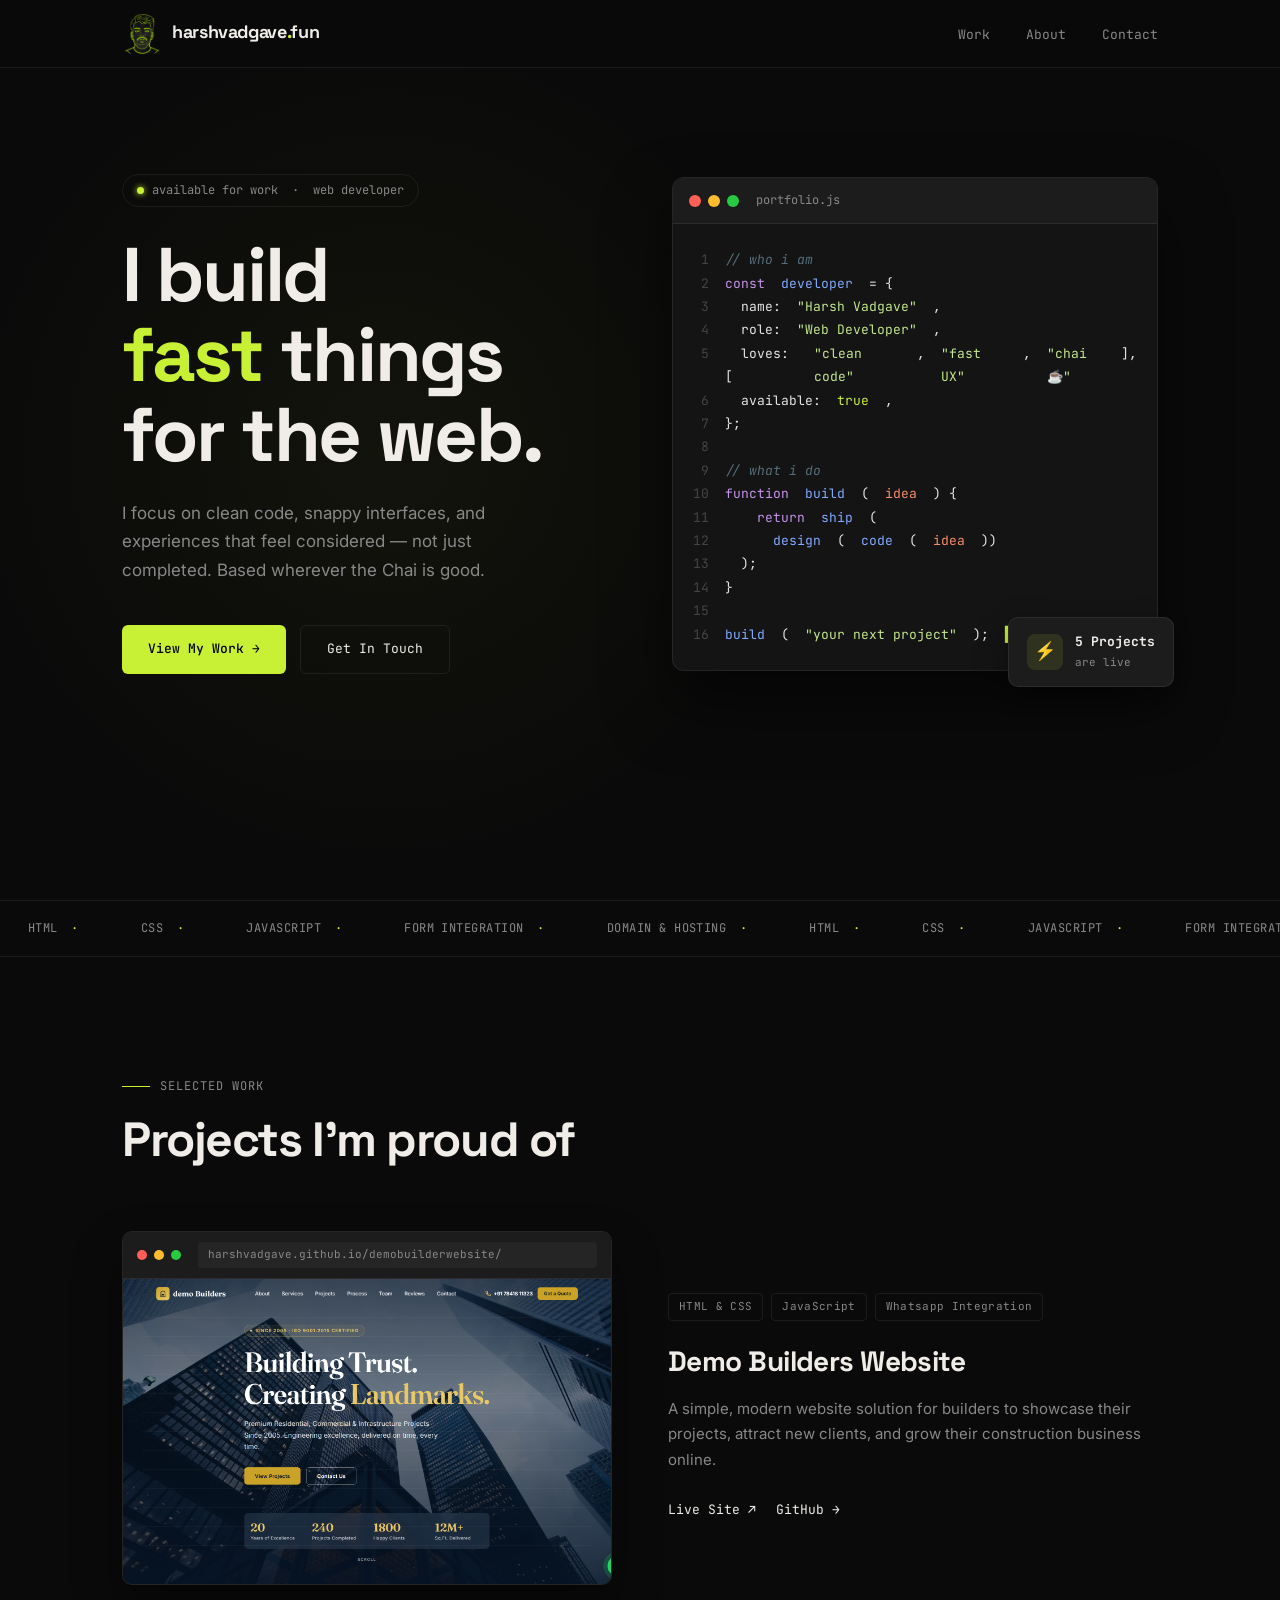
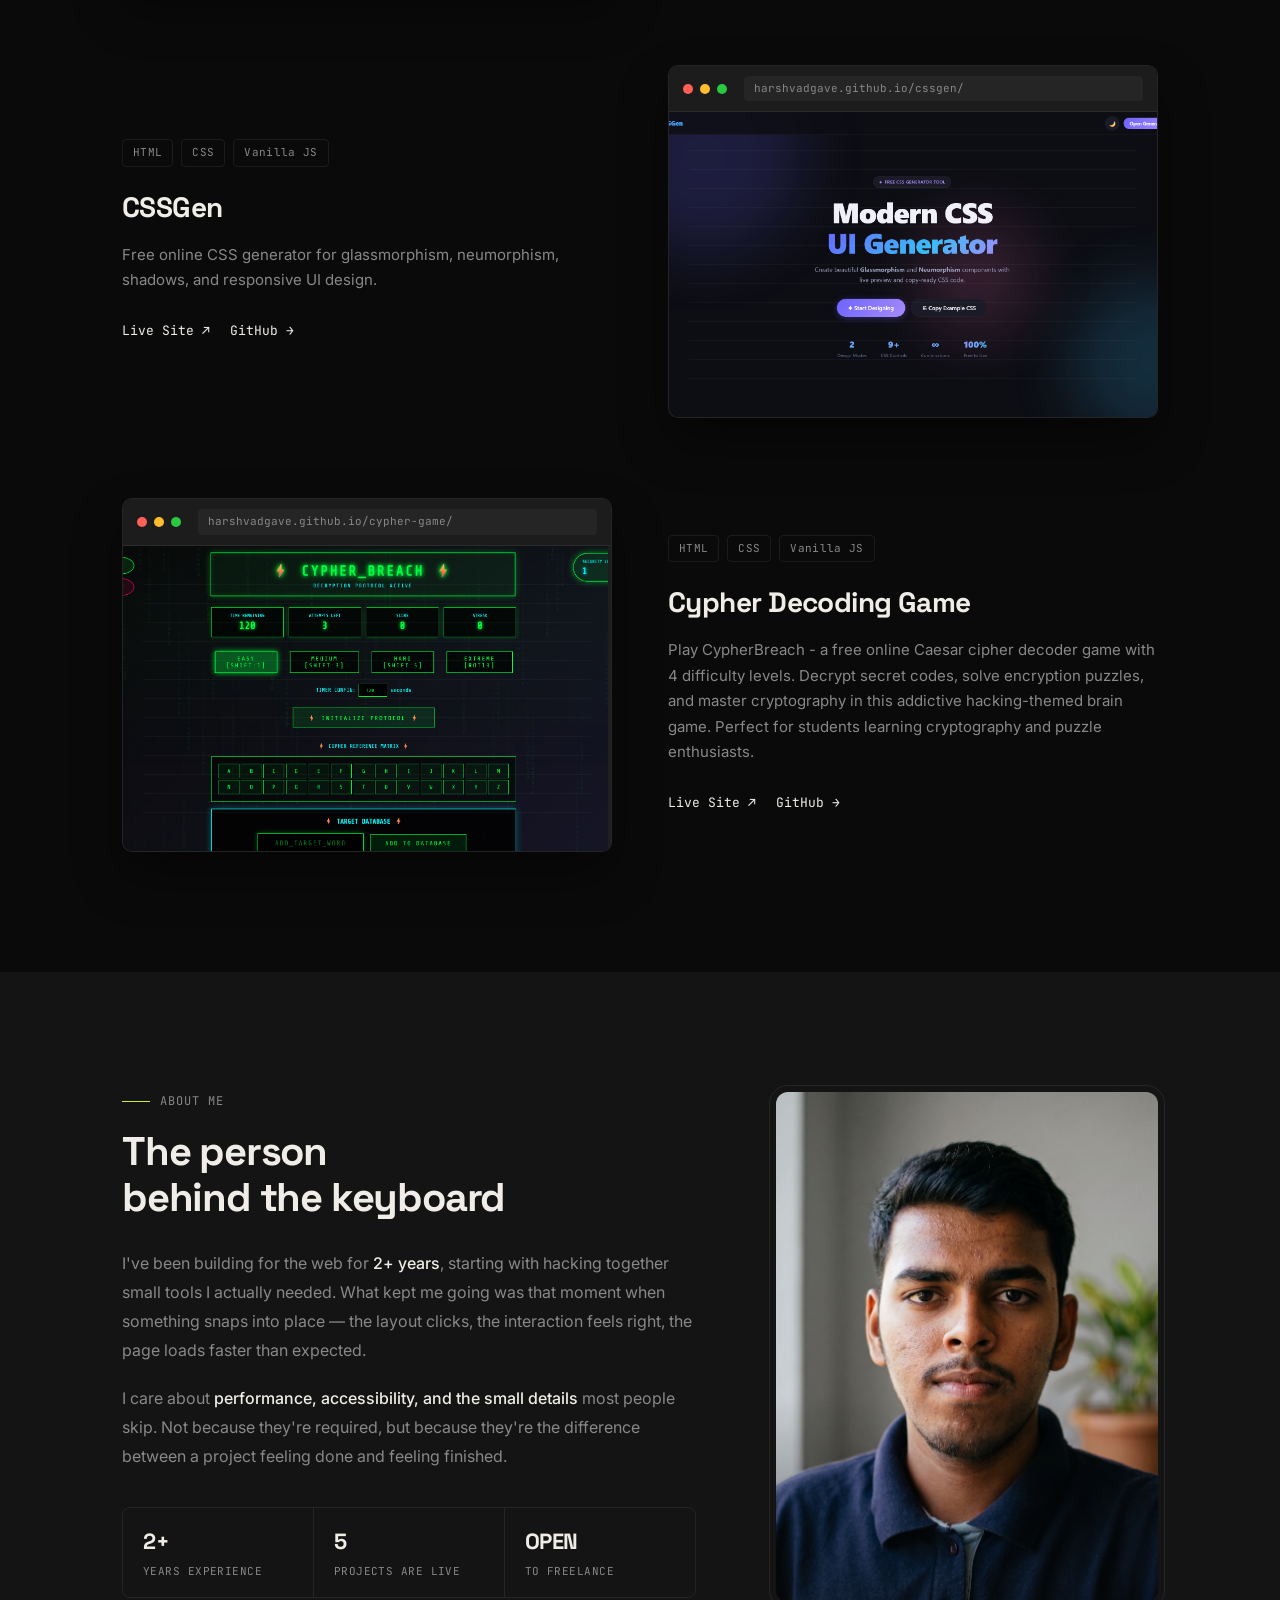
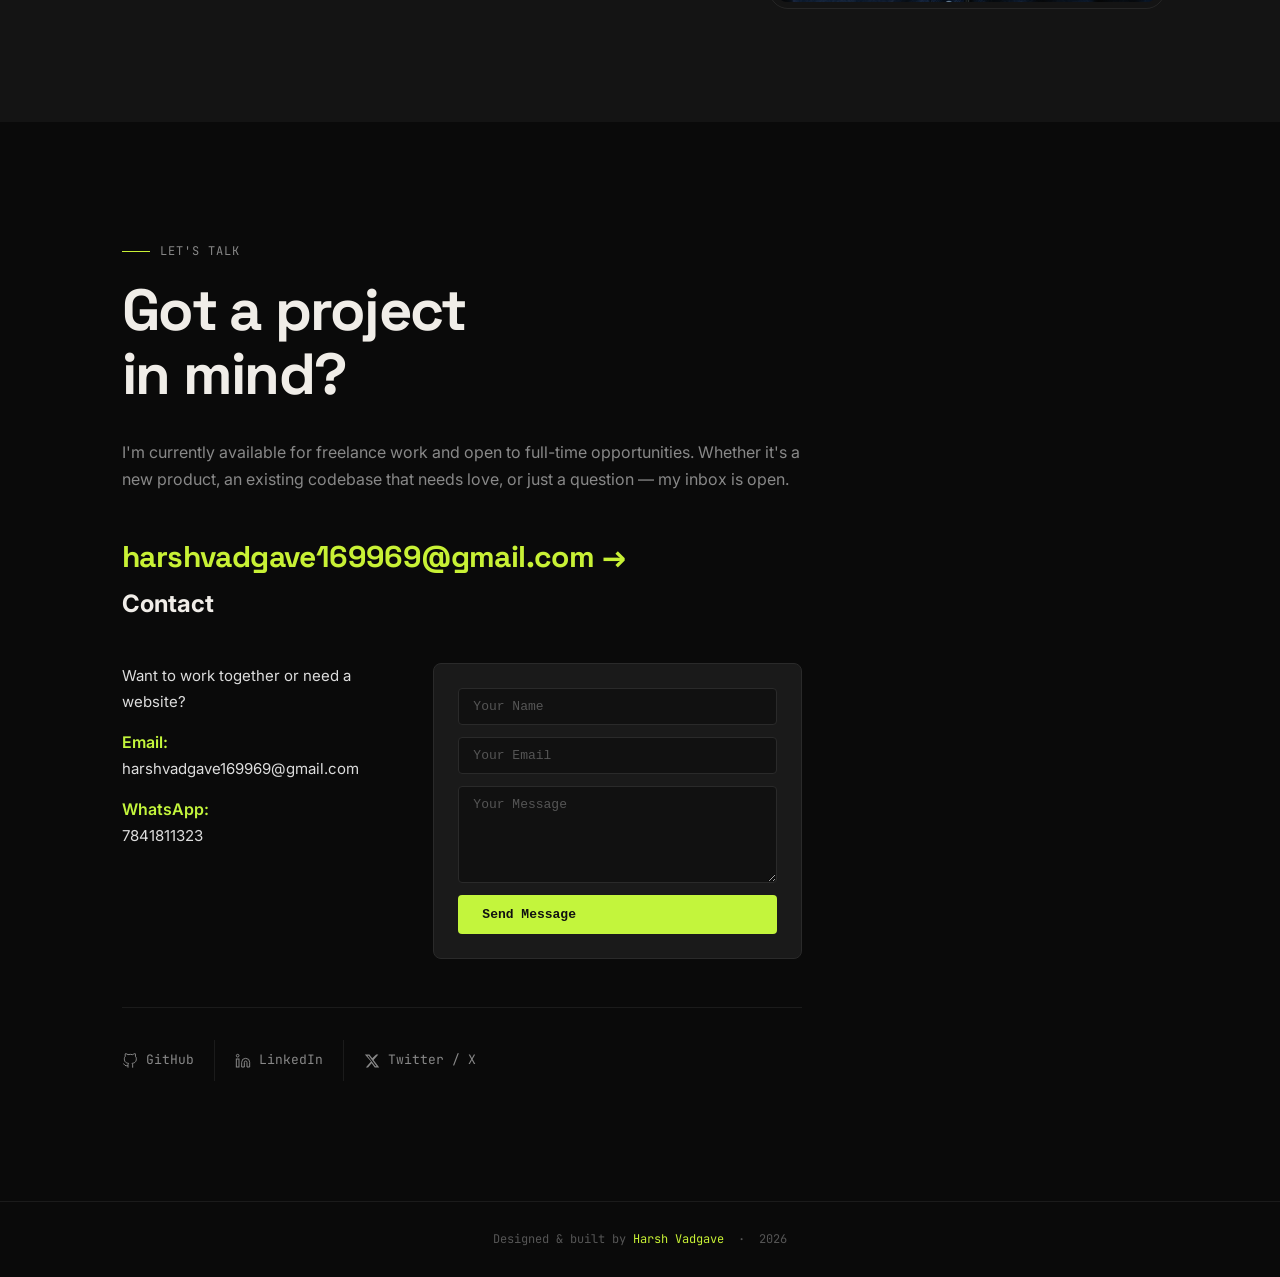
==== index.html @ 6be26f68 "separated the code files" ====
<!DOCTYPE html>
<html lang="en">
<head>
  <meta charset="UTF-8" />
  <meta name="viewport" content="width=device-width, initial-scale=1.0" />
  <title>Harsh Vadgave — Web Developer</title>

  <meta name="viewport" content="width=device-width, initial-scale=1.0"> 
  <meta name="description" content="Harsh Vadgave – Frontend developer portfolio showcasing responsive websites, projects, and contact form built using HTML, CSS, and JavaScript.">
  <meta name="keywords" content="Harsh Vadgave, frontend developer, portfolio, HTML CSS JavaScript, web developer">
  <meta name="google-site-verification" content="FonUvCHA_Q2y08HlwY9KdrZRwSpHVlFm3bktwMlGCTk" />
  <meta name="author" content="Harsh Vadgave">
  
  <link rel="icon" type="image/png" href="images/logo.png" />
  <link rel="preconnect" href="https://fonts.googleapis.com" />
  <link rel="preconnect" href="https://fonts.gstatic.com" crossorigin />
  <link href="https://fonts.googleapis.com/css2?family=Space+Grotesk:wght@400;500;700&family=Inter:wght@400;500&family=JetBrains+Mono:wght@400;500&display=swap" rel="stylesheet" />

  <link rel="stylesheet" href="style.css">
</head>
<body>

  <!-- ─── NAV ─────────────────────────────────────────────── -->
  <nav>
    <div class="nav-inner">
    
      <a href="#hero" class="nav-logo"><img src="images/logo.png" alt="Logo" class="nav-logo-img">harshvadgave<span>.</span>fun</a>
      <ul class="nav-links">
        <li><a href="#work">Work</a></li>
        <li><a href="#about">About</a></li>
        <li><a href="#contact">Contact</a></li>
      </ul>
    </div>
  </nav>

  <!-- ─── HERO ─────────────────────────────────────────────── -->
  <section id="hero">
    <div class="hero-inner">
      <div class="hero-text">
        <div class="hero-status">
          <span class="dot"></span>
          available for work &nbsp;·&nbsp; web developer
        </div>

        <h1 class="hero-h1">
          I build<br>
          <span class="accent">fast</span> things<br>
          for the web.
        </h1>

        <p class="hero-body">
          I focus on clean code, snappy interfaces, and experiences that feel
          considered — not just completed. Based wherever the Chai is good.
        </p>

        <div class="hero-btns">
          <a href="#work" class="btn btn-primary">View My Work →</a>
          <a href="#contact" class="btn btn-ghost">Get In Touch</a>
        </div>
      </div>

      <!-- Code window — replace with a VS Code screenshot if you like -->
      <div class="hero-visual">
        <div class="code-window">
          <div class="code-chrome">
            <span class="dot dot-red"></span>
            <span class="dot dot-yellow"></span>
            <span class="dot dot-green"></span>
            <span class="file-name">portfolio.js</span>
          </div>
          <div class="code-body">
            <div class="code-line"><span class="ln">1</span><span class="cm">// who i am</span></div>
            <div class="code-line"><span class="ln">2</span><span class="kw">const </span><span class="fn">developer</span><span class="tx"> = {</span></div>
            <div class="code-line"><span class="ln">3</span><span class="tx">&nbsp;&nbsp;name: </span><span class="str">"Harsh Vadgave"</span><span class="tx">,</span></div>
            <div class="code-line"><span class="ln">4</span><span class="tx">&nbsp;&nbsp;role: </span><span class="str">"Web Developer"</span><span class="tx">,</span></div>
            <div class="code-line"><span class="ln">5</span><span class="tx">&nbsp;&nbsp;loves: [</span><span class="str">"clean code"</span><span class="tx">,</span><span class="str">"fast UX"</span><span class="tx">,</span><span class="str">"chai☕"</span><span class="tx">],</span></div>
            <div class="code-line"><span class="ln">6</span><span class="tx">&nbsp;&nbsp;available: </span><span class="acc">true</span><span class="tx">,</span></div>
            <div class="code-line"><span class="ln">7</span><span class="tx">};</span></div>
            <div class="code-line"><span class="ln">8</span></div>
            <div class="code-line"><span class="ln">9</span><span class="cm">// what i do</span></div>
            <div class="code-line"><span class="ln">10</span><span class="kw">function </span><span class="fn">build</span><span class="tx">(</span><span class="pm">idea</span><span class="tx">) {</span></div>
            <div class="code-line"><span class="ln">11</span><span class="tx">&nbsp;&nbsp;</span><span class="kw">return </span><span class="fn">ship</span><span class="tx">(</span></div>
            <div class="code-line"><span class="ln">12</span><span class="tx">&nbsp;&nbsp;&nbsp;&nbsp;</span><span class="fn">design</span><span class="tx">(</span><span class="fn">code</span><span class="tx">(</span><span class="pm">idea</span><span class="tx">))</span></div>
            <div class="code-line"><span class="ln">13</span><span class="tx">&nbsp;&nbsp;);</span></div>
            <div class="code-line"><span class="ln">14</span><span class="tx">}</span></div>
            <div class="code-line"><span class="ln">15</span></div>
            <div class="code-line"><span class="ln">16</span><span class="fn">build</span><span class="tx">(</span><span class="str">"your next project"</span><span class="tx">); </span><span class="acc">▌</span></div>
          </div>
        </div>

        <div class="hero-badge">
          <div class="badge-icon">⚡</div>
          <div class="badge-text">
            <strong>5 Projects</strong>
            <span>are live</span>
          </div>
        </div>
      </div>
    </div>
  </section>

  <!-- ─── MARQUEE ──────────────────────────────────────────── -->
  <div class="marquee-section">
    <div class="marquee-track" aria-hidden="true">
      <!-- duplicated for seamless loop -->
      <span class="marquee-item">HTML <span>·</span></span>
      <span class="marquee-item">CSS <span>·</span></span>
      <span class="marquee-item">JavaScript <span>·</span></span>
      <span class="marquee-item">Form Integration <span>·</span></span>
      <span class="marquee-item">Domain & Hosting <span>·</span></span>
      <!-- <span class="marquee-item">React <span>·</span></span> -->
      <!-- <span class="marquee-item">Node.js <span>·</span></span> -->
      <!-- <span class="marquee-item">TypeScript <span>·</span></span> -->
      <!-- <span class="marquee-item">REST APIs <span>·</span></span> -->
      <!-- <span class="marquee-item">Git <span>·</span></span> -->
      <!-- <span class="marquee-item">Figma <span>·</span></span> -->
      <!-- <span class="marquee-item">MongoDB <span>·</span></span> -->
      <!-- <span class="marquee-item">Tailwind CSS <span>·</span></span> -->
      <!-- <span class="marquee-item">Next.js <span>·</span></span> -->
      <span class="marquee-item">HTML <span>·</span></span>
      <span class="marquee-item">CSS <span>·</span></span>
      <span class="marquee-item">JavaScript <span>·</span></span>
      <span class="marquee-item">Form Integration <span>·</span></span>
      <span class="marquee-item">Domain & Hosting <span>·</span></span>
      <!-- <span class="marquee-item">React <span>·</span></span>
      <span class="marquee-item">Node.js <span>·</span></span>
      <span class="marquee-item">TypeScript <span>·</span></span>
      <span class="marquee-item">REST APIs <span>·</span></span>
      <span class="marquee-item">Git <span>·</span></span>
      <span class="marquee-item">Figma <span>·</span></span>
      <span class="marquee-item">MongoDB <span>·</span></span>
      <span class="marquee-item">Tailwind CSS <span>·</span></span>
      <span class="marquee-item">Next.js <span>·</span></span> -->
       <span class="marquee-item">HTML <span>·</span></span>
      <span class="marquee-item">CSS <span>·</span></span>
      <span class="marquee-item">JavaScript <span>·</span></span>
      <span class="marquee-item">Form Integration <span>·</span></span>
      <span class="marquee-item">Domain & Hosting <span>·</span></span>
    </div>
  </div>

  <!-- ─── WORK ──────────────────────────────────────────────── -->
  <section id="work">
    <div class="container">
      <div class="section-header reveal">
        <div class="eyebrow">selected work</div>
        <h2>Projects I'm proud of</h2>
      </div>

      <div class="project-list">

        <!-- Project 1 -->
        <div class="project-card reveal">
          <div class="project-visual">
            <div class="browser-mock">
              <div class="browser-bar">
                <span class="dot dot-red"></span>
                <span class="dot dot-yellow"></span>
                <span class="dot dot-green"></span>
                <span class="browser-url">harshvadgave.github.io/demobuilderwebsite/</span>
              </div>
              <!-- REPLACE: add <img src="your-screenshot.png" alt="DevFlow"> inside .project-img -->
              <div class="project-img">
                <img src="images/demobuilders.png" alt="DevFlow">
              </div>
            </div>
          </div>
          <div class="project-info">
            <div class="project-tags">
                <span class="tag">HTML & CSS</span>
              <span class="tag">JavaScript</span>
              <span class="tag">Whatsapp Integration</span>
            </div>
            <h3>Demo Builders Website</h3>
            <p class="project-desc">
              A simple, modern website solution for builders to showcase their projects, attract new clients, and grow their construction business online.
            </p>
            <div class="project-links">
              <a href="https://harshvadgave.github.io/demobuilderwebsite/pages/" class="project-link">Live Site ↗</a>
              <a href="https://github.com/HarshVadgave/demobuilderwebsite" class="project-link">GitHub →</a>
            </div>
          </div>
        </div>

        <!-- Project 2 -->
        <div class="project-card reveal">
          <div class="project-visual">
            <div class="browser-mock">
              <div class="browser-bar">
                <span class="dot dot-red"></span>
                <span class="dot dot-yellow"></span>
                <span class="dot dot-green"></span>
                <span class="browser-url">harshvadgave.github.io/cssgen/</span>
              </div>
              <div class="project-img">
                <img src="images/cssgen.png" alt="CssGen website">
              </div>
            </div>
          </div>
          <div class="project-info">
            <div class="project-tags">
              <span class="tag">HTML</span>
              <span class="tag">CSS</span>
              <span class="tag">Vanilla JS</span>
            </div>
            <h3>CSSGen</h3>
            <p class="project-desc">
             Free online CSS generator for glassmorphism, neumorphism, shadows, and responsive UI design.
            </p>
            <div class="project-links">
              <a href="https://harshvadgave.github.io/cssgen/" class="project-link">Live Site ↗</a>
              <a href="https://github.com/HarshVadgave/cssgen" class="project-link">GitHub →</a>
            </div>
          </div>
        </div>

        <!-- Project 3 -->
        <div class="project-card reveal">
          <div class="project-visual">
            <div class="browser-mock">
              <div class="browser-bar">
                <span class="dot dot-red"></span>
                <span class="dot dot-yellow"></span>
                <span class="dot dot-green"></span>
                <span class="browser-url">harshvadgave.github.io/cypher-game/</span>
              </div>
              <div class="project-img">
                <img src="images/cypher.png" alt="Cypher website">`
              </div>
            </div>
          </div>
          <div class="project-info">
            <div class="project-tags">
              <span class="tag">HTML</span>
              <span class="tag">CSS</span>
              <span class="tag">Vanilla JS</span>
            </div>
            <h3>Cypher Decoding Game</h3>
            <p class="project-desc">
              Play CypherBreach - a free online Caesar cipher decoder game with 4 difficulty levels. Decrypt secret codes, solve encryption puzzles, and master cryptography in this addictive hacking-themed brain game. Perfect for students learning cryptography and puzzle enthusiasts.
            </p>
            <div class="project-links">
              <a href="https://harshvadgave.github.io/cypher-game/" class="project-link">Live Site ↗</a>
              <a href="https://github.com/HarshVadgave/cypher-game" class="project-link">GitHub →</a>
            </div>
          </div>
        </div>

      </div>
    </div>
  </section>

  <!-- ─── ABOUT ─────────────────────────────────────────────── -->
  <section id="about">
    <div class="container">
      <div class="about-grid">
        <div class="about-text reveal">
          <div class="eyebrow">about me</div>
          <h2 style="font-family: var(--font-display); font-size: clamp(28px,3.5vw,40px); font-weight:700; letter-spacing:-0.03em; margin-bottom:28px; line-height:1.15;">
            The person<br>behind the keyboard
          </h2>
          <p>
            I've been building for the web for <strong>2+ years</strong>, starting with
            hacking together small tools I actually needed. What kept me going was
            that moment when something snaps into place — the layout clicks,
            the interaction feels right, the page loads faster than expected.
          </p>
          <p>
            I care about <strong>performance, accessibility, and the small details</strong>
            most people skip. Not because they're required, but because
            they're the difference between a project feeling done and feeling
            finished.
          </p>

          <div class="stats-row">
            <div class="stat-pill">
              <strong>2+</strong>
              Years experience
            </div>
            <div class="stat-pill">
              <strong>5</strong>
              Projects are Live
            </div>
            <div class="stat-pill">
              <strong>Open</strong>
              To freelance
            </div>
          </div>
        </div>

        <div class="about-photo-wrap reveal">
          <!-- REPLACE: add <img src="your-photo.jpg" alt="Alex"> inside .about-photo -->
          <div class="about-photo">
            <img src="images/profilePic.jpeg" alt="Harsh Vadgave">
          </div>
        </div>
      </div>
    </div>
  </section>

  <!-- ─── CONTACT ───────────────────────────────────────────── -->
  <section id="contact">
    <div class="container">
      <div class="contact-inner reveal">
        <div class="section-header">
          <div class="eyebrow">let's talk</div>
          <h2>Got a project<br>in mind?</h2>
        </div>
        <p class="contact-body">
          I'm currently available for freelance work and open to full-time
          opportunities. Whether it's a new product, an existing codebase that
          needs love, or just a question — my inbox is open.
        </p>
        <a href="mailto:harshvadgave169969@gmail.com" class="contact-email">
          harshvadgave169969@gmail.com →
        </a>

       
  <h1>Contact</h1>
  <div class="contact-wrapper">
    <div class="contact-info">
      <p>Want to work together or need a website?</p>
       <strong>Email:</strong><a href="mailto:harshvadgave169969@gmail.com"><p> harshvadgave169969@gmail.com</p></a> 
      <strong>WhatsApp:</strong> <a href="https://wa.me/7841811323" target="_blank" class="contact-whatsapp"><p> 7841811323</p></a> 
    </div>

    <form id="contactForm">
      <input type="text" name="name" placeholder="Your Name" required>
      <input type="email" name="email" placeholder="Your Email" required>
      <textarea name="message" rows="5" placeholder="Your Message" required></textarea>
      <button type="submit">Send Message</button>
    </form>
  </div>


        <div class="social-row">
          <a href="https://github.com/HarshVadgave" class="social-link">
            <svg width="16" height="16" fill="none" viewBox="0 0 24 24" stroke="currentColor" stroke-width="1.5"><path d="M9 19c-5 1.5-5-2.5-7-3m14 6v-3.87a3.37 3.37 0 0 0-.94-2.61c3.14-.35 6.44-1.54 6.44-7A5.44 5.44 0 0 0 20 4.77 5.07 5.07 0 0 0 19.91 1S18.73.65 16 2.48a13.38 13.38 0 0 0-7 0C6.27.65 5.09 1 5.09 1A5.07 5.07 0 0 0 5 4.77a5.44 5.44 0 0 0-1.5 3.78c0 5.42 3.3 6.61 6.44 7A3.37 3.37 0 0 0 9 18.13V22"/></svg>
            GitHub
          </a>
          <a href="https://www.linkedin.com/in/harsh-vadgave-79388b2a1/" class="social-link">
            <svg width="16" height="16" fill="none" viewBox="0 0 24 24" stroke="currentColor" stroke-width="1.5"><path d="M16 8a6 6 0 0 1 6 6v7h-4v-7a2 2 0 0 0-2-2 2 2 0 0 0-2 2v7h-4v-7a6 6 0 0 1 6-6z"/><rect x="2" y="9" width="4" height="12"/><circle cx="4" cy="4" r="2"/></svg>
            LinkedIn
          </a>
          <a href="#" class="social-link">
            <svg width="16" height="16" fill="currentColor" viewBox="0 0 24 24"><path d="M18.244 2.25h3.308l-7.227 8.26 8.502 11.24H16.17l-4.714-6.231-5.401 6.231H2.744l7.737-8.835L1.254 2.25H8.08l4.253 5.622zm-1.161 17.52h1.833L7.084 4.126H5.117z"/></svg>
            Twitter / X
          </a>
        </div>
      </div>
    </div>
  </section>

  <!-- ─── FOOTER ────────────────────────────────────────────── -->
  <footer>
    Designed & built by <span>Harsh Vadgave</span> &nbsp;·&nbsp; 2026
  </footer>

  <!-- ─── JS ───────────────────────────────────────────────── -->
  <script src="./script.js"></script>

</body>
</html>
---- style.css ----
/* ─── RESET & BASE ─────────────────────────────────── */
    *, *::before, *::after { box-sizing: border-box; margin: 0; padding: 0; }

    :root {
      --bg: #0A0A0A;
      --surface: #141414;
      --surface2: #1C1C1C;
      --text: #F0EDE8;
      --muted: #888;
      --accent: #C8F135;
      --border: rgba(255,255,255,0.07);
      --font-display: 'Space Grotesk', sans-serif;
      --font-body: 'Inter', sans-serif;
      --font-mono: 'JetBrains Mono', monospace;
      --max-w: 1100px;
      --nav-h: 68px;
    }

    html { scroll-behavior: smooth; }

    body {
      background: var(--bg);
      color: var(--text);
      font-family: var(--font-body);
      font-size: 16px;
      line-height: 1.6;
      overflow-x: hidden;
      -webkit-font-smoothing: antialiased;
    }

    ::selection { background: var(--accent); color: #000; }

    a { color: inherit; text-decoration: none; }

    img { display: block; max-width: 100%; }

    /* ─── SCROLL FADE-IN ────────────────────────────────── */
    .reveal {
      opacity: 0;
      transform: translateY(22px);
      transition: opacity 0.55s ease, transform 0.55s ease;
    }
    .reveal.visible {
      opacity: 1;
      transform: translateY(0);
    }
    @media (prefers-reduced-motion: reduce) {
      .reveal { opacity: 1; transform: none; transition: none; }
    }

    /* ─── NAV ───────────────────────────────────────────── */
    nav {
      position: fixed;
      top: 0; left: 0; right: 0;
      z-index: 100;
      height: var(--nav-h);
      display: flex;
      align-items: center;
      backdrop-filter: blur(14px);
      -webkit-backdrop-filter: blur(14px);
      background: rgba(10,10,10,0.82);
      border-bottom: 1px solid var(--border);
    }
    .nav-logo-img {
      width: 40px;
      height: 40px;
      object-fit: cover;
      border-radius: 10px; /* rounded feel */
      margin-right: 10px;
      display: inline-block;
      vertical-align: middle;
      transition: transform 0.3s ease, opacity 0.3s ease;
    }

    .nav-logo-img:hover {
      transform: scale(1.1);
      opacity: 0.9;
    }
    .nav-inner {
      width: 100%;
      max-width: var(--max-w);
      margin: 0 auto;
      padding: 0 32px;
      display: flex;
      align-items: center;
      justify-content: space-between;
    }

    .nav-logo {
      font-family: var(--font-display);
      font-weight: 700;
      font-size: 18px;
      letter-spacing: -0.02em;
    }
    .nav-logo span { color: var(--accent); }

    .nav-links {
      display: flex;
      gap: 36px;
      list-style: none;
    }

    .nav-links a {
      font-family: var(--font-mono);
      font-size: 13px;
      color: var(--muted);
      transition: color 0.2s;
      position: relative;
      padding-bottom: 4px;
    }
    .nav-links a::after {
      content: '';
      position: absolute;
      bottom: -1px; left: 50%;
      transform: translateX(-50%);
      width: 4px; height: 4px;
      border-radius: 50%;
      background: var(--accent);
      opacity: 0;
      transition: opacity 0.2s;
    }
    .nav-links a:hover { color: var(--text); }
    .nav-links a.active { color: var(--text); }
    .nav-links a.active::after { opacity: 1; }

    /* ─── WRAPPER ───────────────────────────────────────── */
    .container {
      max-width: var(--max-w);
      margin: 0 auto;
      padding: 0 32px;
    }

    /* ─── EYEBROW ───────────────────────────────────────── */
    .eyebrow {
      font-family: var(--font-mono);
      font-size: 12px;
      letter-spacing: 0.08em;
      text-transform: uppercase;
      color: var(--muted);
      display: flex;
      align-items: center;
      gap: 10px;
      margin-bottom: 18px;
    }
    .eyebrow::before {
      content: '';
      display: block;
      width: 28px;
      height: 1px;
      background: var(--accent);
    }

    /* ─── HERO ──────────────────────────────────────────── */
    #hero {
      min-height: 100vh;
      display: flex;
      align-items: center;
      padding-top: var(--nav-h);
      position: relative;
      overflow: hidden;
    }

    /* Spotlight overlay */
    #hero::before {
      content: '';
      position: absolute;
      inset: 0;
      background: radial-gradient(
        600px circle at var(--mx, 30%) var(--my, 50%),
        rgba(200,241,53,0.045) 0%,
        transparent 70%
      );
      pointer-events: none;
      z-index: 0;
      transition: background 0.08s ease;
    }

    .hero-inner {
      position: relative;
      z-index: 1;
      width: 100%;
      max-width: var(--max-w);
      margin: 0 auto;
      padding: 0 32px;
      display: grid;
      grid-template-columns: 1fr 1fr;
      gap: 64px;
      align-items: center;
    }

    .hero-text { max-width: 540px; }

    .hero-status {
      display: inline-flex;
      align-items: center;
      gap: 8px;
      font-family: var(--font-mono);
      font-size: 12px;
      color: var(--muted);
      margin-bottom: 28px;
      border: 1px solid var(--border);
      padding: 6px 14px;
      border-radius: 100px;
    }
    .hero-status .dot {
      width: 7px; height: 7px;
      border-radius: 50%;
      background: var(--accent);
      box-shadow: 0 0 6px var(--accent);
      animation: pulse 2.2s ease infinite;
    }
    @keyframes pulse {
      0%, 100% { opacity: 1; }
      50% { opacity: 0.4; }
    }

    .hero-h1 {
      font-family: var(--font-display);
      font-size: clamp(46px, 6vw, 76px);
      font-weight: 700;
      line-height: 1.05;
      letter-spacing: -0.03em;
      margin-bottom: 24px;
    }
    .hero-h1 .accent { color: var(--accent); }

    .hero-body {
      font-size: 17px;
      color: var(--muted);
      line-height: 1.7;
      max-width: 440px;
      margin-bottom: 40px;
    }

    .hero-btns {
      display: flex;
      gap: 14px;
      flex-wrap: wrap;
    }

    .btn {
      font-family: var(--font-mono);
      font-size: 13px;
      padding: 13px 26px;
      border-radius: 6px;
      cursor: pointer;
      transition: all 0.2s;
      display: inline-flex;
      align-items: center;
      gap: 8px;
      border: none;
    }
    .btn-primary {
      background: var(--accent);
      color: #000;
      font-weight: 500;
    }
    .btn-primary:hover { background: #d6ff3d; transform: translateY(-1px); }

    .btn-ghost {
      background: transparent;
      color: var(--text);
      border: 1px solid var(--border);
    }
    .btn-ghost:hover {
      border-color: rgba(255,255,255,0.2);
      background: rgba(255,255,255,0.03);
      transform: translateY(-1px);
    }

    /* Hero code window */
    .hero-visual {
      position: relative;
    }
    .code-window {
      background: var(--surface);
      border: 1px solid var(--border);
      border-radius: 12px;
      overflow: hidden;
      box-shadow: 0 32px 64px rgba(0,0,0,0.5);
    }
    .code-chrome {
      display: flex;
      align-items: center;
      gap: 7px;
      padding: 13px 16px;
      border-bottom: 1px solid var(--border);
      background: var(--surface2);
    }
    .code-chrome .dot {
      width: 12px; height: 12px; border-radius: 50%;
    }
    .dot-red { background: #FF5F57; }
    .dot-yellow { background: #FFBD2E; }
    .dot-green { background: #28CA41; }
    .code-chrome .file-name {
      margin-left: 10px;
      font-family: var(--font-mono);
      font-size: 12px;
      color: var(--muted);
    }

    .code-body {
      padding: 24px 20px;
      font-family: var(--font-mono);
      font-size: 13px;
      line-height: 1.8;
      overflow: hidden;
    }
    .code-line { display: flex; gap: 16px; }
    .ln { color: #444; min-width: 16px; text-align: right; user-select: none; }
    .kw { color: #c792ea; }
    .fn { color: #82aaff; }
    .str { color: #c3e88d; }
    .cm { color: #546e7a; font-style: italic; }
    .acc { color: var(--accent); }
    .tx { color: #e6e6e6; }
    .pm { color: #f78c6c; }

    /* Floating badge */
    .hero-badge {
      position: absolute;
      bottom: -16px;
      right: -16px;
      background: var(--surface2);
      border: 1px solid var(--border);
      border-radius: 10px;
      padding: 14px 18px;
      display: flex;
      align-items: center;
      gap: 12px;
      box-shadow: 0 12px 32px rgba(0,0,0,0.4);
    }
    .badge-icon {
      width: 36px; height: 36px;
      background: rgba(200,241,53,0.1);
      border-radius: 8px;
      display: flex; align-items: center; justify-content: center;
      font-size: 18px;
    }
    .badge-text { font-family: var(--font-mono); font-size: 11px; }
    .badge-text strong { display: block; color: var(--text); font-size: 13px; margin-bottom: 2px; }
    .badge-text span { color: var(--muted); }

    /* ─── MARQUEE ───────────────────────────────────────── */
    .marquee-section {
      border-top: 1px solid var(--border);
      border-bottom: 1px solid var(--border);
      padding: 18px 0;
      overflow: hidden;
      position: relative;
    }
    .marquee-track {
      display: flex;
      gap: 0;
      white-space: nowrap;
      animation: marquee 28s linear infinite;
    }
    .marquee-item {
      font-family: var(--font-mono);
      font-size: 12px;
      color: var(--muted);
      padding: 0 28px;
      letter-spacing: 0.04em;
      text-transform: uppercase;
    }
    .marquee-item span { color: var(--accent); margin: 0 6px; }

    @keyframes marquee {
      0% { transform: translateX(0); }
      100% { transform: translateX(-50%); }
    }
    @media (prefers-reduced-motion: reduce) {
      .marquee-track { animation: none; }
    }

    /* ─── SECTIONS SHARED ───────────────────────────────── */
    section { padding: 120px 0; }

    .section-header { margin-bottom: 64px; }
    .section-header h2 {
      font-family: var(--font-display);
      font-size: clamp(32px, 4vw, 48px);
      font-weight: 700;
      letter-spacing: -0.03em;
      line-height: 1.1;
    }

    /* ─── PROJECTS ──────────────────────────────────────── */
    #work { background: var(--bg); }

    .project-list { display: flex; flex-direction: column; gap: 80px; }

    .project-card {
      display: grid;
      grid-template-columns: 1fr 1fr;
      gap: 56px;
      align-items: center;
    }
    .project-card:nth-child(even) .project-visual { order: 2; }
    .project-card:nth-child(even) .project-info  { order: 1; }

    /* Browser mock */
    .browser-mock {
      background: var(--surface);
      border: 1px solid var(--border);
      border-radius: 10px;
      overflow: hidden;
      box-shadow: 0 24px 48px rgba(0,0,0,0.4);
      transition: transform 0.3s ease, box-shadow 0.3s ease;
    }
    .browser-mock:hover {
      transform: translateY(-4px);
      box-shadow: 0 32px 64px rgba(0,0,0,0.5);
    }
    .browser-bar {
      display: flex;
      align-items: center;
      gap: 7px;
      padding: 10px 14px;
      border-bottom: 1px solid var(--border);
      background: var(--surface2);
    }
    .browser-bar .dot { width: 10px; height: 10px; border-radius: 50%; }
    .browser-url {
      flex: 1;
      margin-left: 10px;
      background: rgba(255,255,255,0.04);
      border-radius: 4px;
      padding: 4px 10px;
      font-family: var(--font-mono);
      font-size: 11px;
      color: var(--muted);
    }

    /* Project screenshot placeholder */
    .project-img {
      width: 100%;
      aspect-ratio: 16/10;
      background: linear-gradient(135deg, var(--surface2) 0%, #1f1f1f 100%);
      display: flex;
      align-items: center;
      justify-content: center;
      font-family: var(--font-mono);
      font-size: 12px;
      color: #444;
      position: relative;
      overflow: hidden;
    }
    /* Decorative code lines in placeholder */
    .project-img::after {
      content: '';
      position: absolute;
      inset: 20px;
      background: repeating-linear-gradient(
        0deg,
        transparent,
        transparent 18px,
        rgba(255,255,255,0.03) 18px,
        rgba(255,255,255,0.03) 19px
      );
    }
    .project-img .placeholder-label {
      position: relative;
      z-index: 1;
      text-align: center;
    }
    .project-img .placeholder-label strong {
      display: block;
      color: #666;
      font-size: 14px;
      margin-top: 8px;
    }

    /* When you have real images, use this class on an <img> */
    .project-img img {
      width: 100%;
      height: 100%;
      object-fit: cover;
    }

    /* Project info */
    .project-tags {
      display: flex;
      flex-wrap: wrap;
      gap: 8px;
      margin-bottom: 18px;
    }
    .tag {
      font-family: var(--font-mono);
      font-size: 11px;
      color: var(--muted);
      border: 1px solid var(--border);
      padding: 4px 10px;
      border-radius: 4px;
      letter-spacing: 0.03em;
    }

    .project-info h3 {
      font-family: var(--font-display);
      font-size: 28px;
      font-weight: 700;
      letter-spacing: -0.02em;
      margin-bottom: 12px;
    }

    .project-desc {
      color: var(--muted);
      font-size: 15px;
      line-height: 1.7;
      margin-bottom: 28px;
    }

    .project-links {
      display: flex;
      gap: 20px;
    }
    .project-link {
      font-family: var(--font-mono);
      font-size: 13px;
      color: var(--text);
      display: flex;
      align-items: center;
      gap: 6px;
      position: relative;
      padding-bottom: 2px;
    }
    .project-link::after {
      content: '';
      position: absolute;
      bottom: 0; left: 0;
      width: 0; height: 1px;
      background: var(--accent);
      transition: width 0.25s ease;
    }
    .project-link:hover { color: var(--accent); }
    .project-link:hover::after { width: 100%; }

    /* ─── ABOUT ─────────────────────────────────────────── */
    #about { background: var(--surface); }

    .about-grid {
      display: grid;
      grid-template-columns: 3fr 2fr;
      gap: 80px;
      align-items: start;
    }

    .about-text p {
      color: var(--muted);
      font-size: 16px;
      line-height: 1.8;
      margin-bottom: 20px;
    }
    .about-text p:last-of-type { margin-bottom: 36px; }
    .about-text p strong { color: var(--text); font-weight: 500; }

    .stats-row {
      display: flex;
      gap: 0;
      border: 1px solid var(--border);
      border-radius: 8px;
      overflow: hidden;
    }
    .stat-pill {
      flex: 1;
      padding: 16px 20px;
      border-right: 1px solid var(--border);
      font-family: var(--font-mono);
      font-size: 11px;
      color: var(--muted);
      text-transform: uppercase;
      letter-spacing: 0.04em;
    }
    .stat-pill:last-child { border-right: none; }
    .stat-pill strong {
      display: block;
      font-family: var(--font-display);
      font-size: 22px;
      font-weight: 700;
      color: var(--text);
      letter-spacing: -0.02em;
      margin-bottom: 4px;
    }

    /* Photo frame */
    .about-photo-wrap {
      position: sticky;
      top: calc(var(--nav-h) + 32px);
    }
    .about-photo {
      width: 100%;
      aspect-ratio: 3/4;
      border-radius: 12px;
      background: linear-gradient(160deg, var(--surface2), #222);
      overflow: hidden;
      outline: 1px solid rgba(255,255,255,0.08);
      outline-offset: 6px;
      display: flex;
      align-items: center;
      justify-content: center;
      font-family: var(--font-mono);
      font-size: 12px;
      color: #444;
      text-align: center;
      position: relative;
    }
    .about-photo::before {
      content: '';
      position: absolute;
      inset: 0;
      background: linear-gradient(
        180deg,
        transparent 60%,
        rgba(10,10,10,0.4) 100%
      );
    }
    .photo-placeholder { position: relative; z-index: 1; }
    .photo-icon { font-size: 40px; margin-bottom: 12px; opacity: 0.3; }

    /* Replace placeholder: add <img> inside .about-photo */
    .about-photo img {
      width: 100%;
      height: 100%;
      object-fit: cover;
    }

    /* ─── CONTACT ───────────────────────────────────────── */
    #contact { background: var(--bg); }

    .contact-inner {
      max-width: 680px;
    }
    .contact-inner .section-header { margin-bottom: 32px; }
    .contact-inner .section-header h2 {
      font-size: clamp(36px, 5vw, 58px);
    }

    .contact-body {
      color: var(--muted);
      font-size: 16px;
      line-height: 1.7;
      margin-bottom: 40px;
    }

    .contact-email {
      display: inline-flex;
      align-items: center;
      gap: 10px;
      font-family: var(--font-display);
      font-size: clamp(20px, 3vw, 30px);
      font-weight: 700;
      color: var(--accent);
      letter-spacing: -0.02em;
      position: relative;
      padding-bottom: 4px;
    }
    .contact-email::after {
      content: '';
      position: absolute;
      bottom: 0; left: 0;
      width: 0; height: 2px;
      background: var(--accent);
      transition: width 0.3s ease;
    }
    .contact-email:hover::after { width: 100%; }

    .social-row {
      display: flex;
      gap: 0;
      margin-top: 48px;
      border-top: 1px solid var(--border);
      padding-top: 32px;
    }
    .social-link {
      font-family: var(--font-mono);
      font-size: 13px;
      color: var(--muted);
      display: flex;
      align-items: center;
      gap: 8px;
      padding: 10px 20px 10px 0;
      margin-right: 20px;
      transition: color 0.2s;
      border-right: 1px solid var(--border);
    }
    .social-link:last-child { border-right: none; }
    .social-link:hover { color: var(--text); }

    /* ─── FOOTER ─────────────────────────────────────────── */
    footer {
      border-top: 1px solid var(--border);
      padding: 28px 32px;
      text-align: center;
      font-family: var(--font-mono);
      font-size: 12px;
      color: #555;
    }
    footer span { color: var(--accent); }

    /* ─── RESPONSIVE ─────────────────────────────────────── */
    @media (max-width: 860px) {
      :root { --nav-h: 60px; }

      .hero-inner {
        grid-template-columns: 1fr;
        text-align: left;
        padding-top: 40px;
        padding-bottom: 60px;
      }
      .hero-visual { display: none; }

      .project-card {
        grid-template-columns: 1fr;
        gap: 32px;
      }
      .project-card:nth-child(even) .project-visual { order: unset; }
      .project-card:nth-child(even) .project-info  { order: unset; }

      .about-grid { grid-template-columns: 1fr; }
      .about-photo-wrap { position: static; }
      .about-photo { aspect-ratio: 4/3; }

      .stats-row { flex-direction: column; }
      .stat-pill { border-right: none; border-bottom: 1px solid var(--border); }
      .stat-pill:last-child { border-bottom: none; }

      section { padding: 80px 0; }

      .nav-links { gap: 20px; }
      .nav-links a { font-size: 12px; }
    }

    @media (max-width: 480px) {
      .container { padding: 0 20px; }
      .nav-inner { padding: 0 20px; }
      footer { padding: 20px; }
      .social-row { flex-direction: column; gap: 0; }
      .social-link { border-right: none; border-bottom: 1px solid var(--border); margin-right: 0; }
      .social-link:last-child { border-bottom: none; }
    }

    /* Contact Section */
.contact-section {
  padding: 80px 40px;
  background: #111;
  font-family: 'Courier New', monospace;
  color: #e0e0e0;
}

.contact-section h2 {
  font-size: 13px;
  color: #c3f53c;
  letter-spacing: 0.1em;
  text-transform: uppercase;
  font-weight: 400;
  margin: 0 0 8px;
}

.contact-wrapper {
  display: grid;
  grid-template-columns: 1fr 1.4fr;
  gap: 48px;
  align-items: start;
  margin-top: 40px;
}

/* Left side - Contact Info */
.contact-info p {
  margin: 0 0 16px;
  font-size: 14px;
  line-height: 1.7;
  color: #aaa;
}

.contact-info p:first-child {
  font-size: 15px;
  color: #ddd;
}

.contact-info strong {
  color: #c3f53c;
  font-weight: 600;
}

/* Right side - Form */
#contactForm {
  display: flex;
  flex-direction: column;
  gap: 12px;
  background: #1a1a1a;
  border: 1px solid #2a2a2a;
  border-radius: 8px;
  padding: 24px;
}

#contactForm input,
#contactForm textarea {
  background: #111;
  border: 1px solid #2a2a2a;
  border-radius: 4px;
  color: #e0e0e0;
  font-family: 'Courier New', monospace;
  font-size: 13px;
  padding: 10px 14px;
  outline: none;
  transition: border-color 0.2s;
  resize: vertical;
  width: 100%;
  box-sizing: border-box;
}

#contactForm input:focus,
#contactForm textarea:focus {
  border-color: #c3f53c;
}

#contactForm input::placeholder,
#contactForm textarea::placeholder {
  color: #555;
}

#contactForm button {
  background: #c3f53c;
  color: #111;
  border: none;
  border-radius: 4px;
  font-family: 'Courier New', monospace;
  font-size: 13px;
  font-weight: 700;
  padding: 12px 24px;
  cursor: pointer;
  display: flex;
  justify-content: space-between;
  align-items: center;
  transition: background 0.2s, transform 0.1s;
}

#contactForm button:hover {
  background: #d4ff4a;
  transform: translateY(-1px);
}

/* Responsive */
@media (max-width: 768px) {
  .contact-wrapper {
    grid-template-columns: 1fr;
    gap: 32px;
  }

  .contact-section {
    padding: 60px 20px;
  }
}
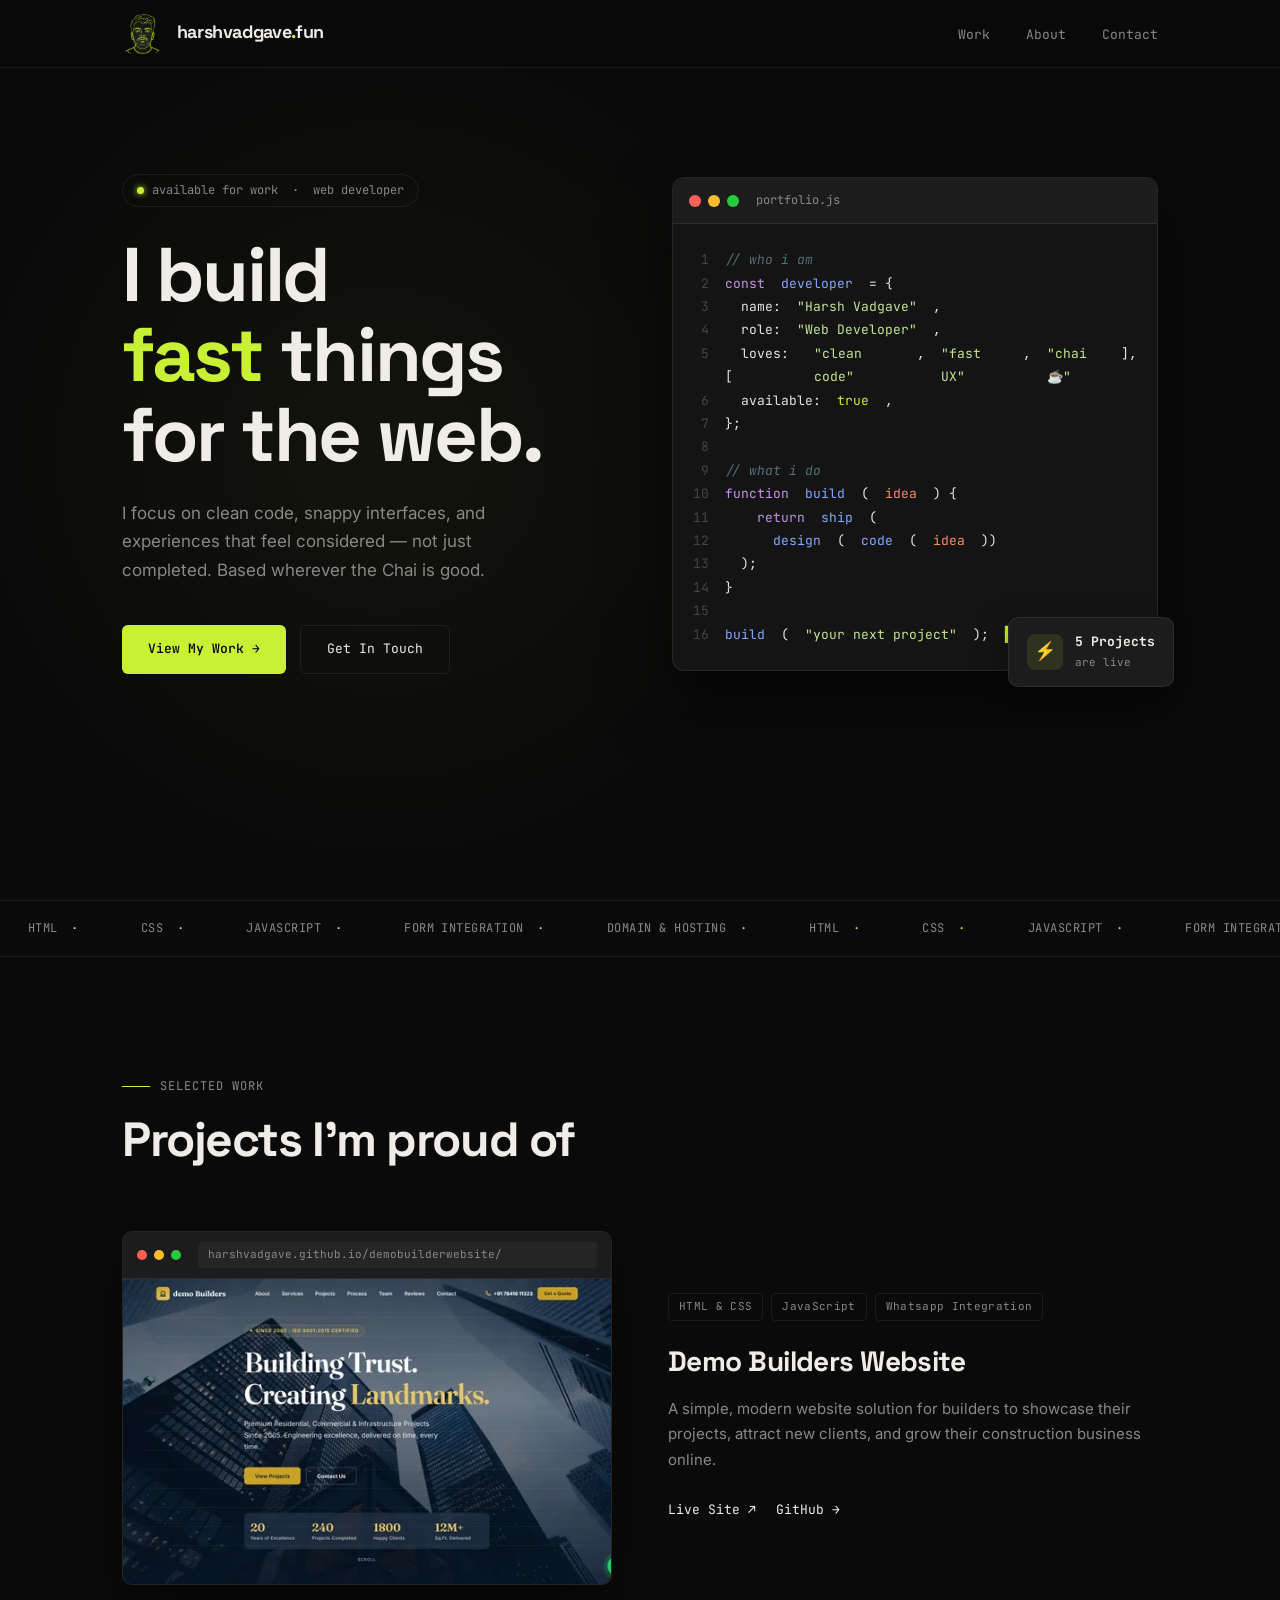
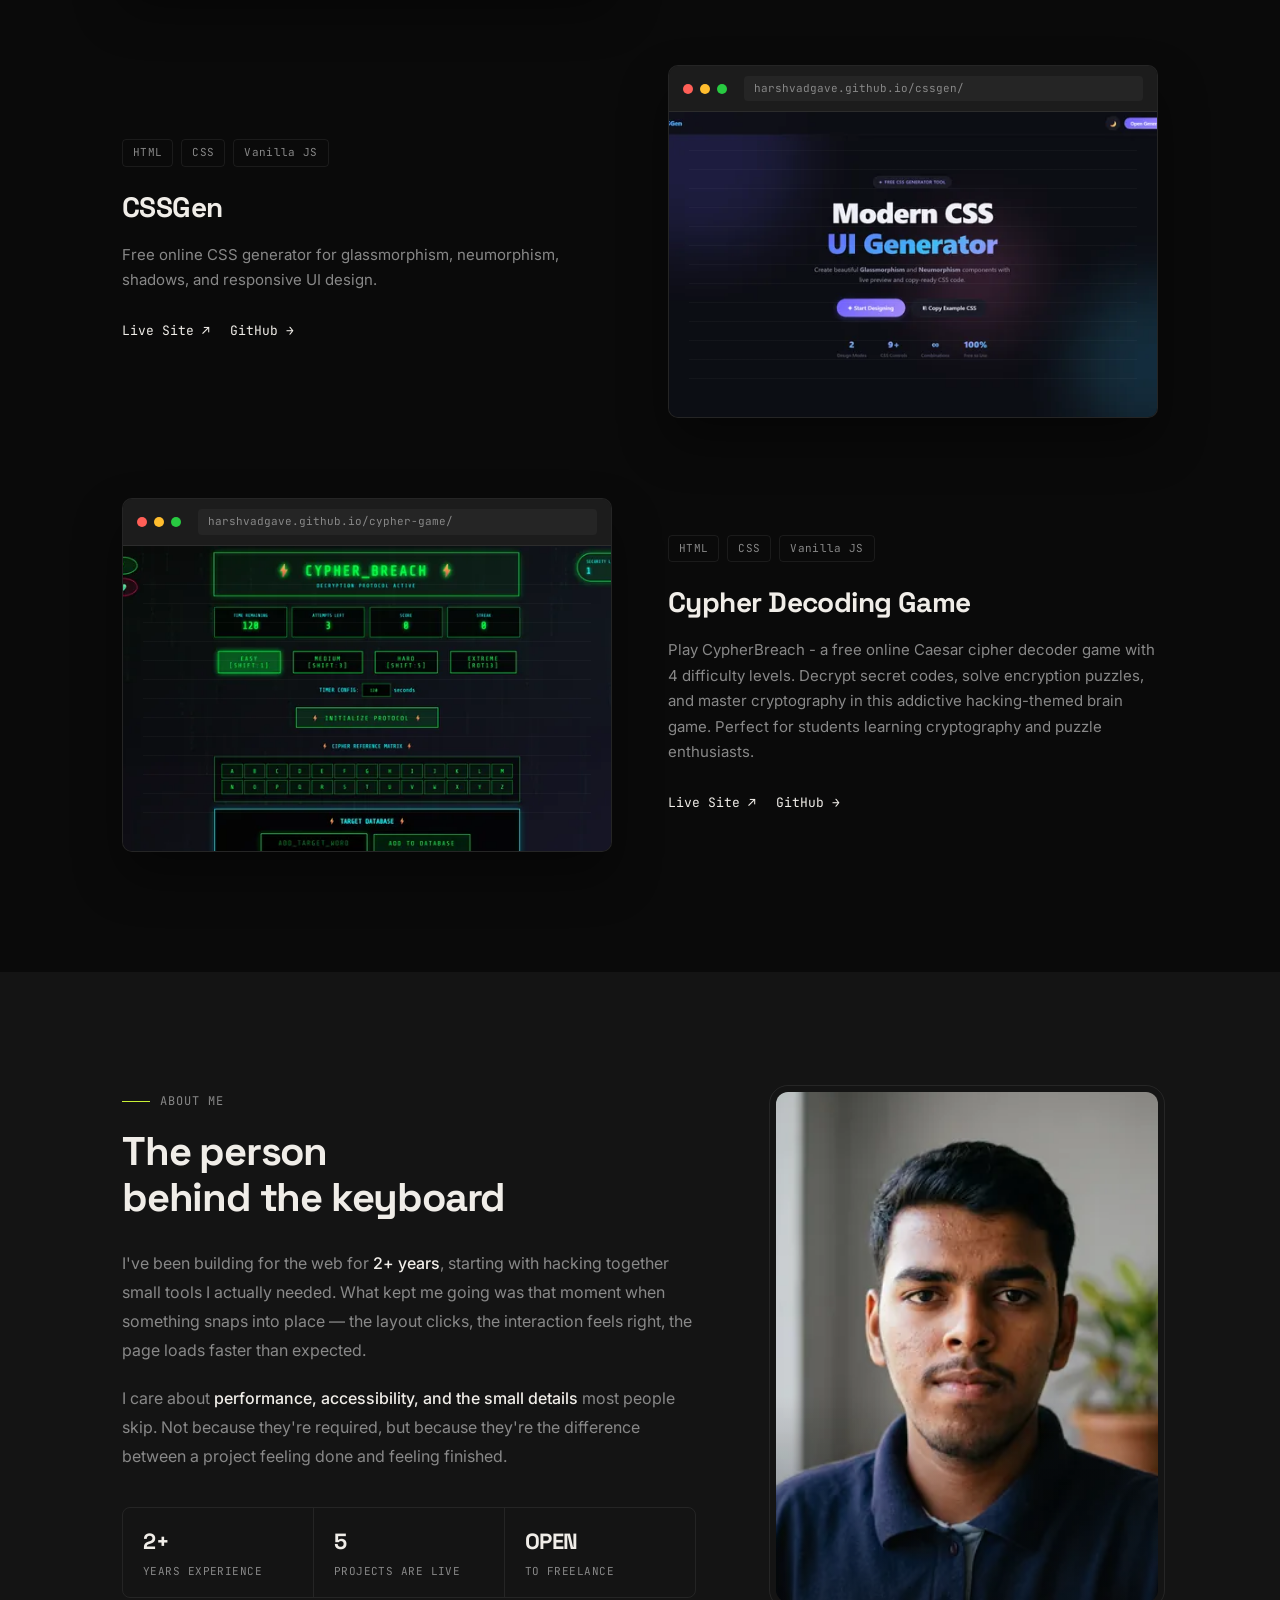
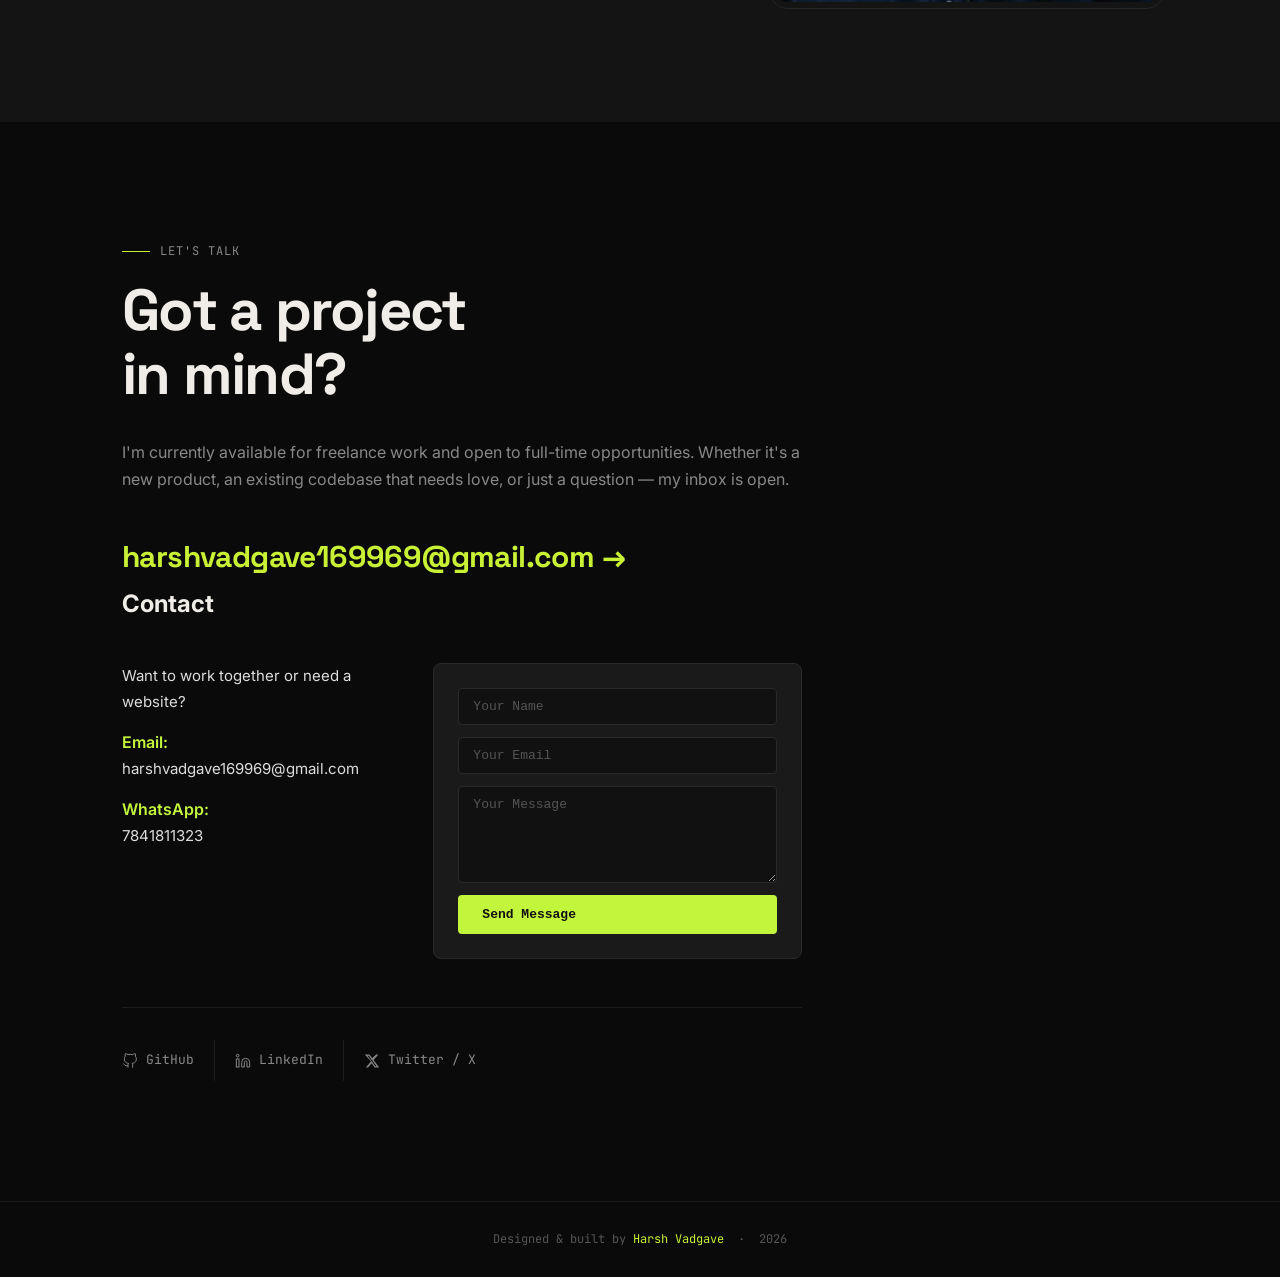
==== commit 89f45c5e: "Updated portfolio" ====
--- a/index.html
+++ b/index.html
@@ -11,7 +11,7 @@
   <meta name="google-site-verification" content="FonUvCHA_Q2y08HlwY9KdrZRwSpHVlFm3bktwMlGCTk" />
   <meta name="author" content="Harsh Vadgave">
   
-  <link rel="icon" type="image/png" href="images/logo.png" />
+  <link rel="icon" type="image/png" href="images/favicon-32.png" />
   <link rel="preconnect" href="https://fonts.googleapis.com" />
   <link rel="preconnect" href="https://fonts.gstatic.com" crossorigin />
   <link href="https://fonts.googleapis.com/css2?family=Space+Grotesk:wght@400;500;700&family=Inter:wght@400;500&family=JetBrains+Mono:wght@400;500&display=swap" rel="stylesheet" />
@@ -24,7 +24,12 @@
   <nav>
     <div class="nav-inner">
     
-      <a href="#hero" class="nav-logo"><img src="images/logo.png" alt="Logo" class="nav-logo-img">harshvadgave<span>.</span>fun</a>
+      <a href="#hero" class="nav-logo">
+        <picture>
+          <source type="image/webp" srcset="images/logo-120.webp">
+          <img src="images/logo.png" alt="Logo" class="nav-logo-img" width="40" height="40" fetchpriority="high" decoding="async">
+        </picture>harshvadgave<span>.</span>fun
+      </a>
       <ul class="nav-links">
         <li><a href="#work">Work</a></li>
         <li><a href="#about">About</a></li>
@@ -161,7 +166,10 @@
               </div>
               <!-- REPLACE: add <img src="your-screenshot.png" alt="DevFlow"> inside .project-img -->
               <div class="project-img">
-                <img src="images/demobuilders.png" alt="DevFlow">
+                <picture>
+                  <source type="image/webp" srcset="images/demobuilders-600w.webp 600w, images/demobuilders-1200w.webp 1200w, images/demobuilders.webp 1902w" sizes="(max-width: 860px) 100vw, 520px">
+                  <img src="images/demobuilders.png" alt="Demo Builders Website Screenshot" width="1902" height="1079" loading="lazy" decoding="async">
+                </picture>
               </div>
             </div>
           </div>
@@ -193,7 +201,10 @@
                 <span class="browser-url">harshvadgave.github.io/cssgen/</span>
               </div>
               <div class="project-img">
-                <img src="images/cssgen.png" alt="CssGen website">
+                <picture>
+                  <source type="image/webp" srcset="images/cssgen-600w.webp 600w, images/cssgen-1200w.webp 1200w, images/cssgen.webp 1919w" sizes="(max-width: 860px) 100vw, 520px">
+                  <img src="images/cssgen.png" alt="CssGen website screenshot" width="1919" height="1078" loading="lazy" decoding="async">
+                </picture>
               </div>
             </div>
           </div>
@@ -225,7 +236,10 @@
                 <span class="browser-url">harshvadgave.github.io/cypher-game/</span>
               </div>
               <div class="project-img">
-                <img src="images/cypher.png" alt="Cypher website">`
+                <picture>
+                  <source type="image/webp" srcset="images/cypher-600w.webp 600w, images/cypher-1200w.webp 1200w, images/cypher.webp 1900w" sizes="(max-width: 860px) 100vw, 520px">
+                  <img src="images/cypher.png" alt="Cypher website screenshot" width="1900" height="1075" loading="lazy" decoding="async">
+                </picture>
               </div>
             </div>
           </div>
@@ -291,7 +305,10 @@
         <div class="about-photo-wrap reveal">
           <!-- REPLACE: add <img src="your-photo.jpg" alt="Alex"> inside .about-photo -->
           <div class="about-photo">
-            <img src="images/profilePic.jpeg" alt="Harsh Vadgave">
+            <picture>
+              <source type="image/webp" srcset="images/profilePic-400w.webp 400w, images/profilePic-800w.webp 800w, images/profilePic.webp 2048w" sizes="(max-width: 860px) 100vw, 400px">
+              <img src="images/profilePic.jpeg" alt="Harsh Vadgave" width="2048" height="2048" loading="lazy" decoding="async">
+            </picture>
           </div>
         </div>
       </div>
--- a/style.css
+++ b/style.css
@@ -472,10 +472,11 @@
       margin-top: 8px;
     }
 
-    /* When you have real images, use this class on an <img> */
+    .project-img picture,
     .project-img img {
       width: 100%;
       height: 100%;
+      display: block;
       object-fit: cover;
     }
 
@@ -618,10 +619,11 @@
     .photo-placeholder { position: relative; z-index: 1; }
     .photo-icon { font-size: 40px; margin-bottom: 12px; opacity: 0.3; }
 
-    /* Replace placeholder: add <img> inside .about-photo */
+    .about-photo picture,
     .about-photo img {
       width: 100%;
       height: 100%;
+      display: block;
       object-fit: cover;
     }
 
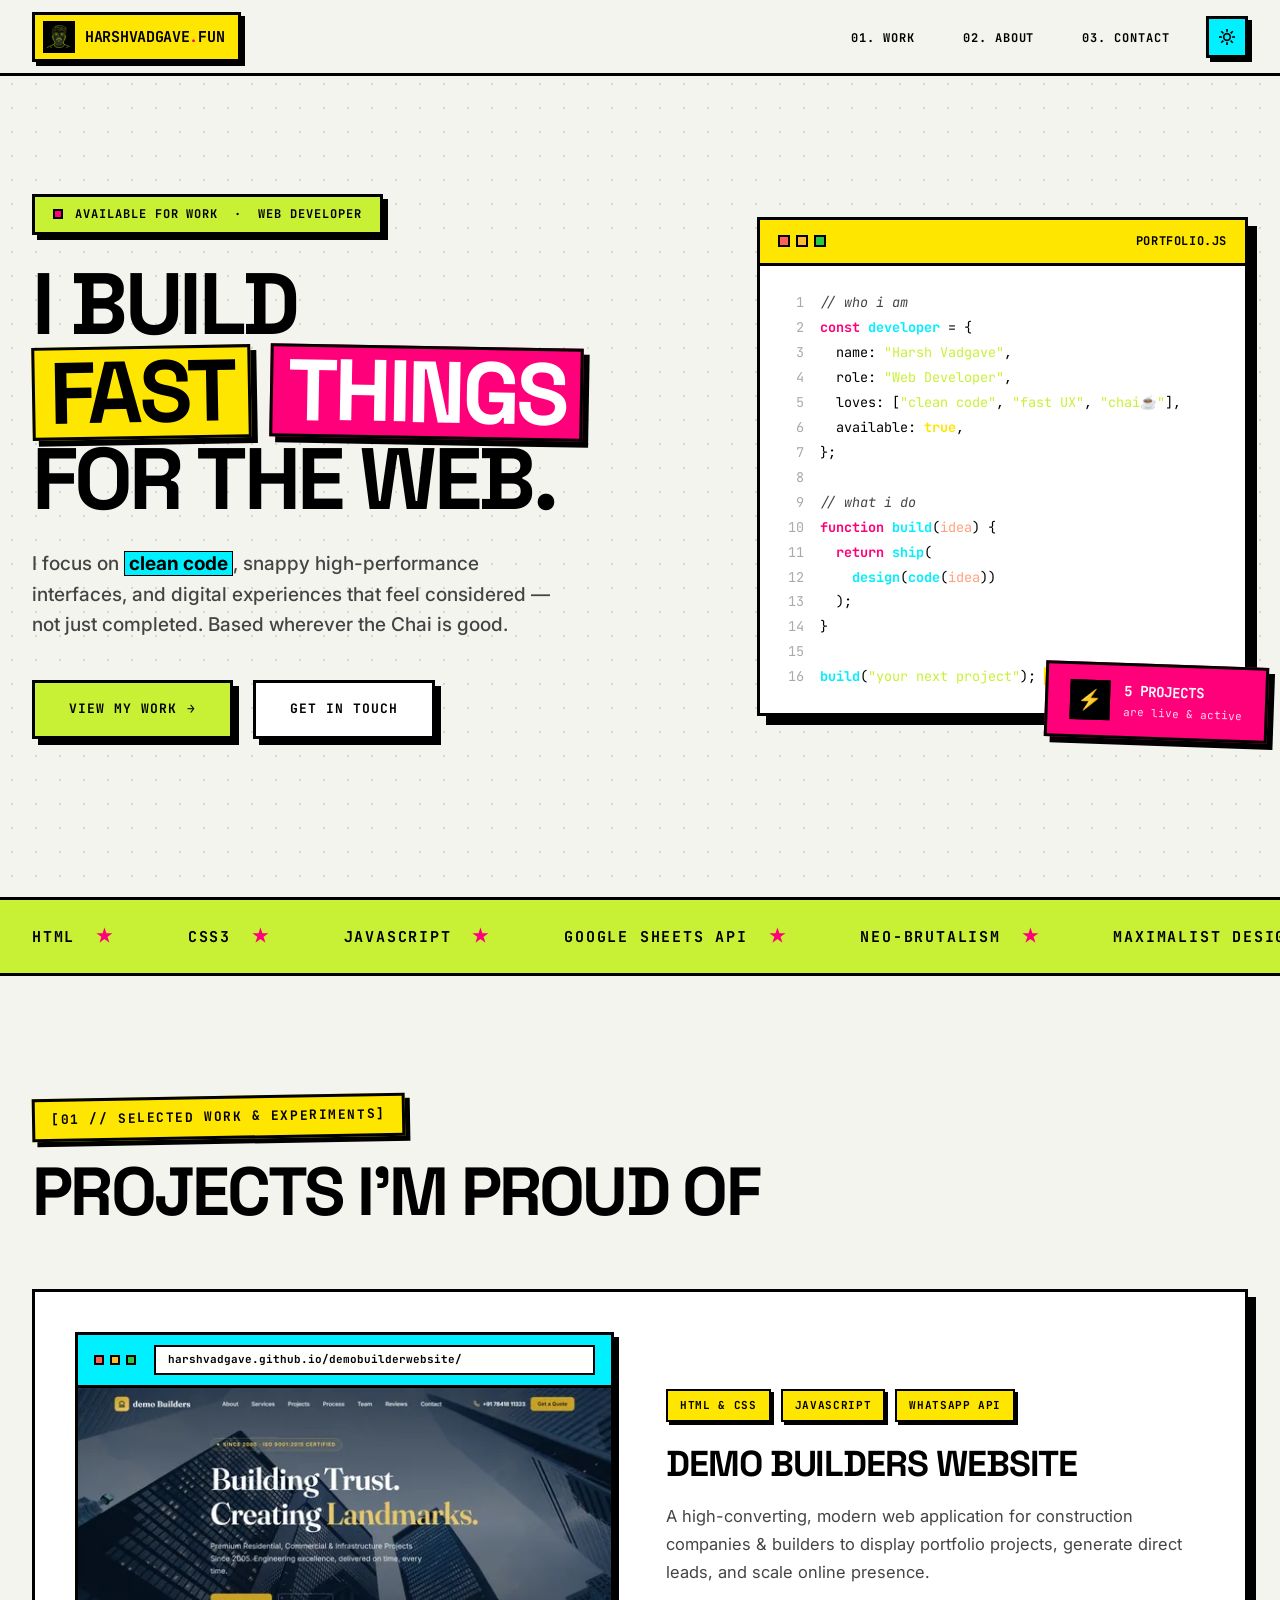
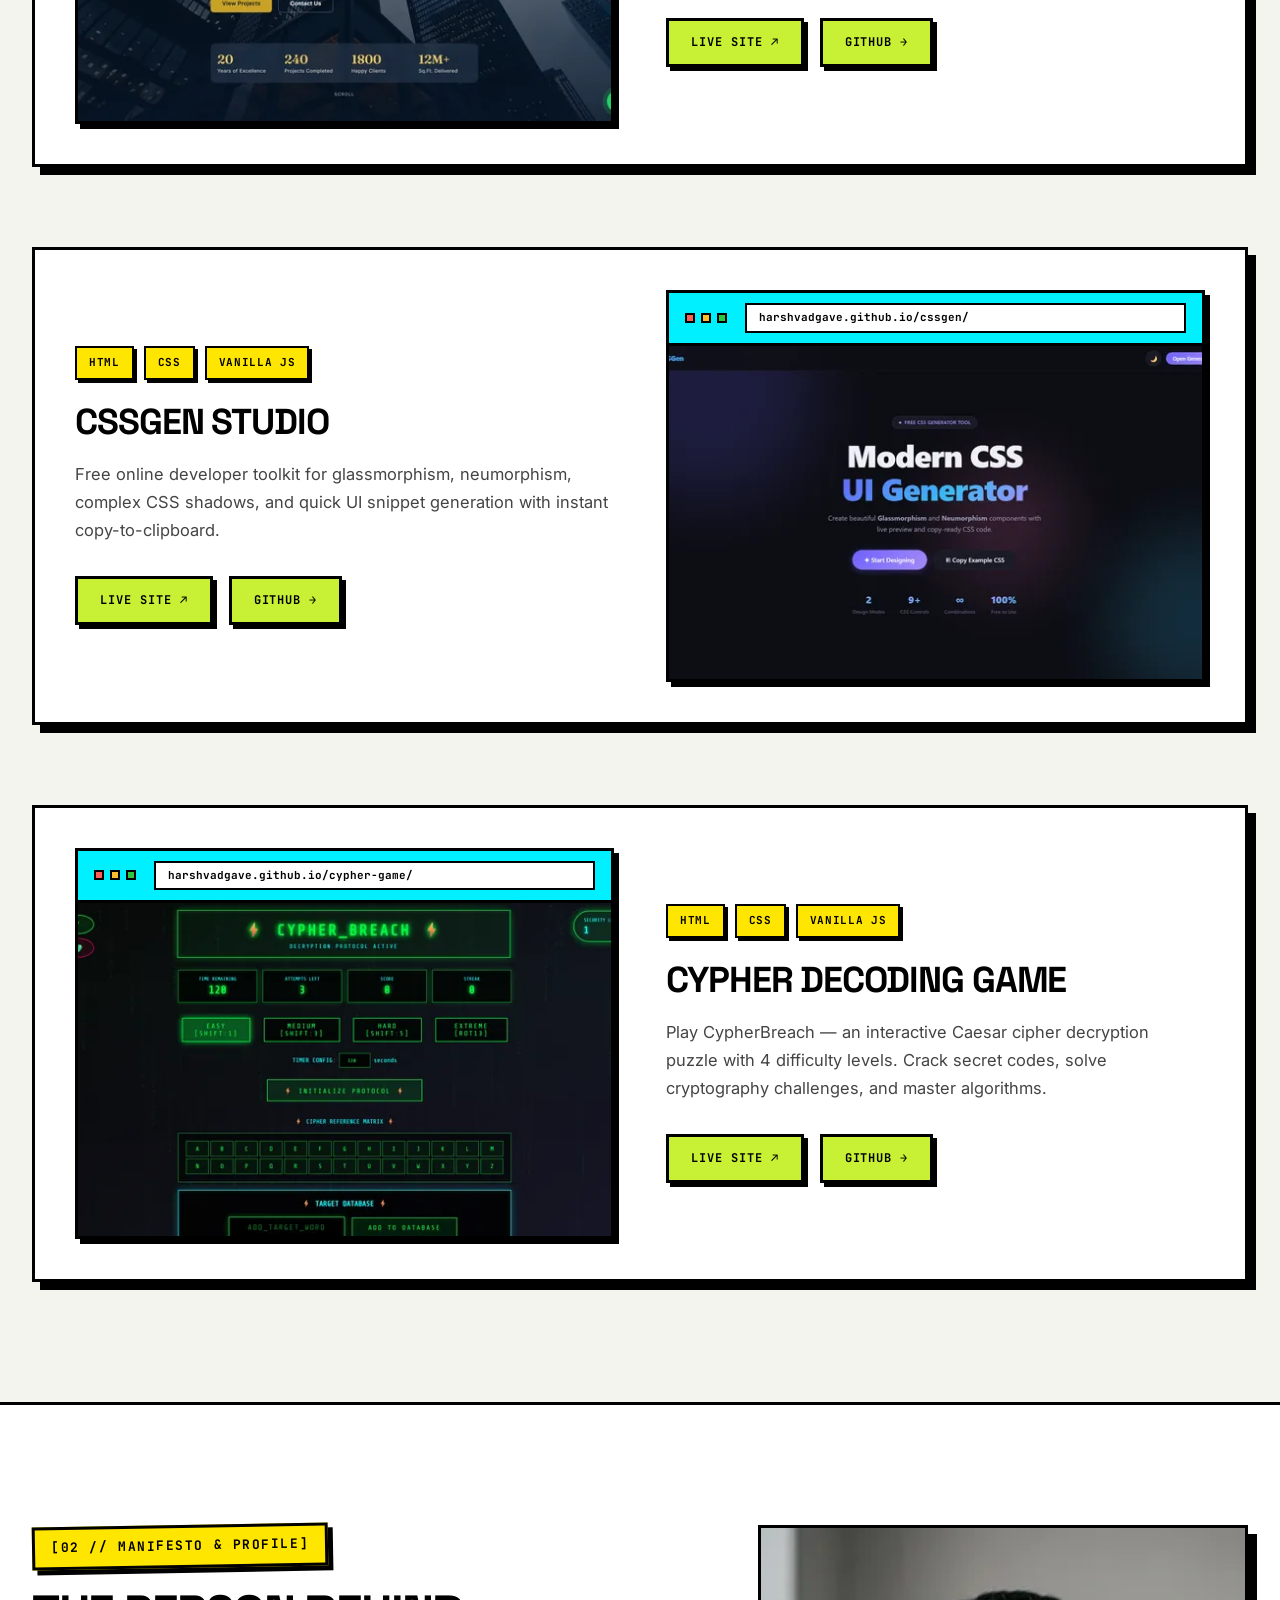
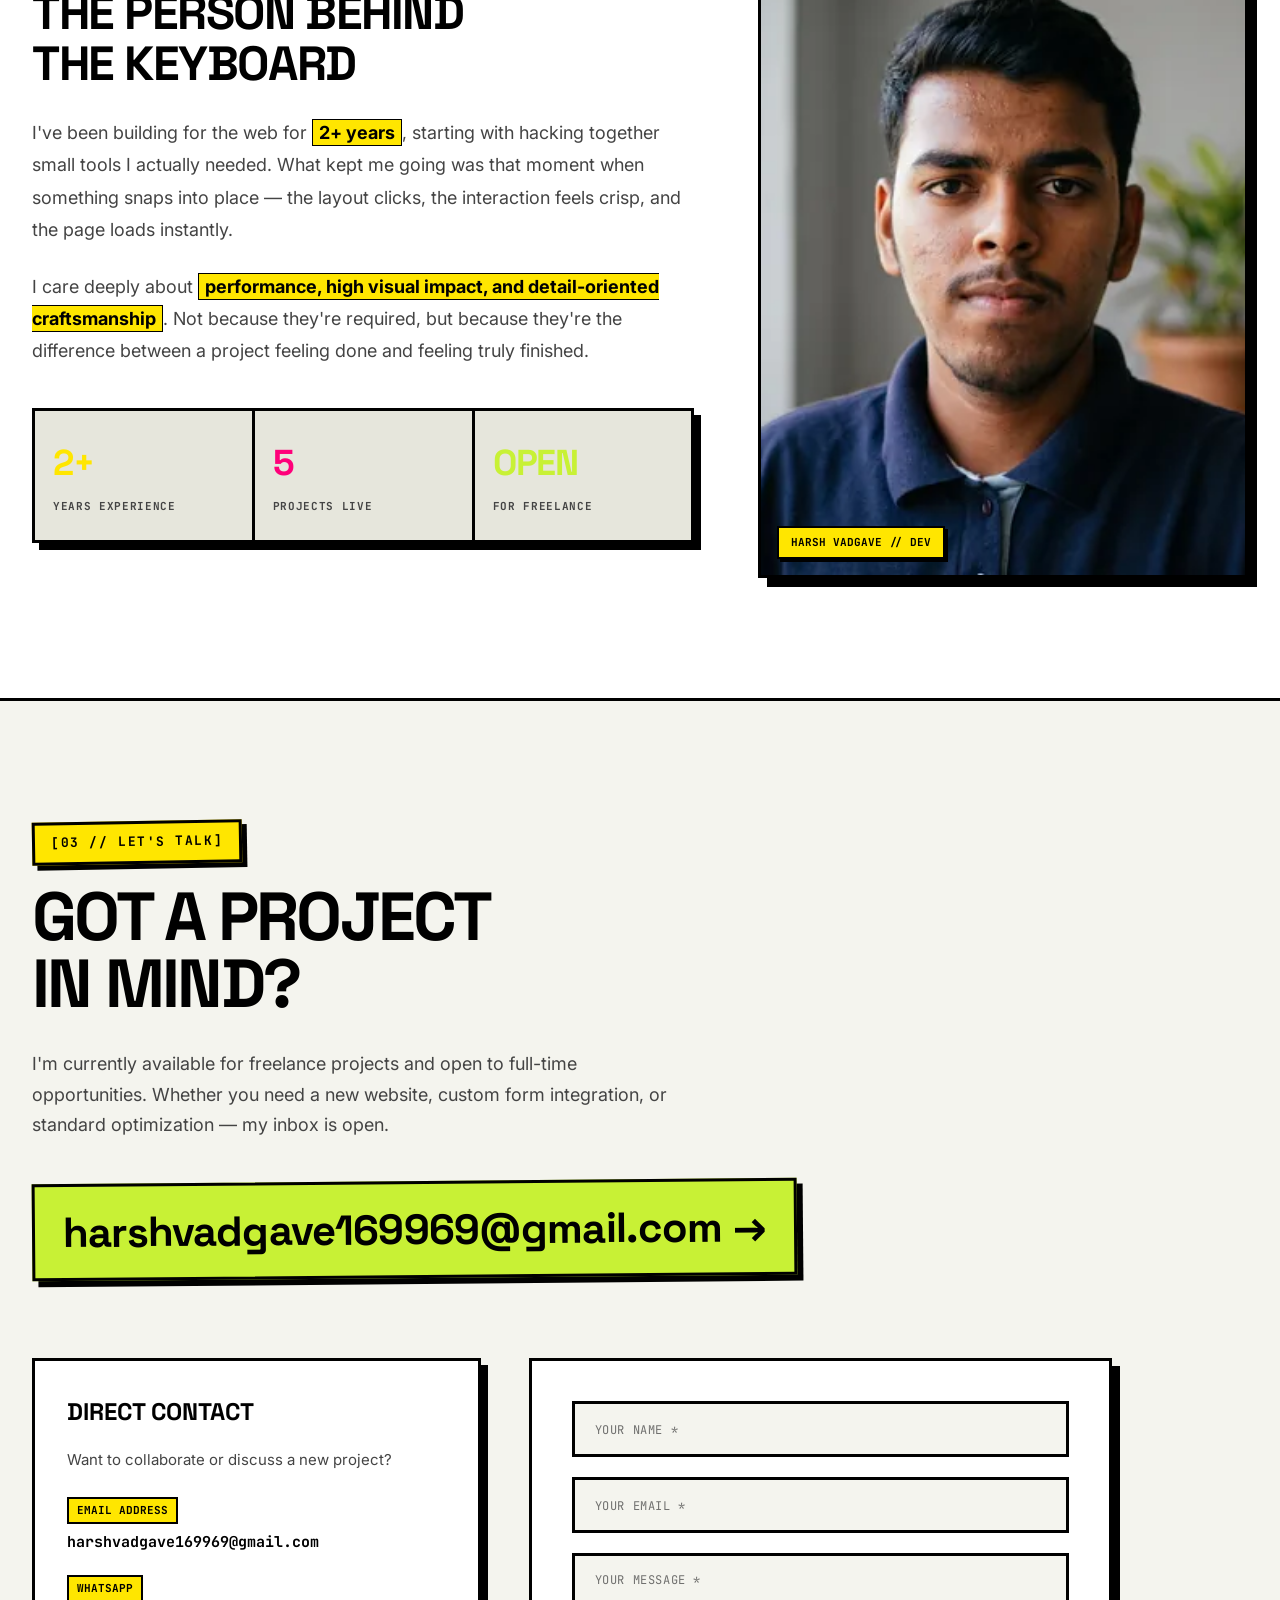
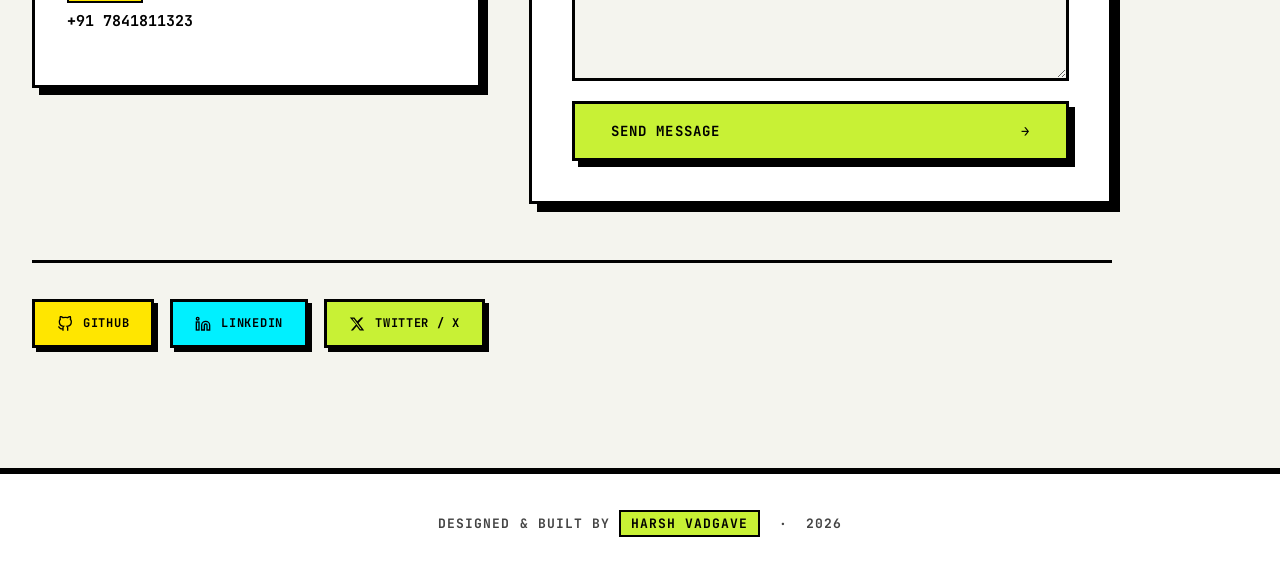
==== commit 64dac6a1: "Updated portfolio, Form Data in Google Spreadsheet" ====
--- a/index.html
+++ b/index.html
@@ -1,380 +1,370 @@
-<!DOCTYPE html>
-<html lang="en">
-<head>
-  <meta charset="UTF-8" />
-  <meta name="viewport" content="width=device-width, initial-scale=1.0" />
-  <title>Harsh Vadgave — Web Developer</title>
-
-  <meta name="viewport" content="width=device-width, initial-scale=1.0"> 
-  <meta name="description" content="Harsh Vadgave – Frontend developer portfolio showcasing responsive websites, projects, and contact form built using HTML, CSS, and JavaScript.">
-  <meta name="keywords" content="Harsh Vadgave, frontend developer, portfolio, HTML CSS JavaScript, web developer">
-  <meta name="google-site-verification" content="FonUvCHA_Q2y08HlwY9KdrZRwSpHVlFm3bktwMlGCTk" />
-  <meta name="author" content="Harsh Vadgave">
-  
-  <link rel="icon" type="image/png" href="images/favicon-32.png" />
-  <link rel="preconnect" href="https://fonts.googleapis.com" />
-  <link rel="preconnect" href="https://fonts.gstatic.com" crossorigin />
-  <link href="https://fonts.googleapis.com/css2?family=Space+Grotesk:wght@400;500;700&family=Inter:wght@400;500&family=JetBrains+Mono:wght@400;500&display=swap" rel="stylesheet" />
-
-  <link rel="stylesheet" href="style.css">
-</head>
-<body>
-
-  <!-- ─── NAV ─────────────────────────────────────────────── -->
-  <nav>
-    <div class="nav-inner">
-    
-      <a href="#hero" class="nav-logo">
-        <picture>
-          <source type="image/webp" srcset="images/logo-120.webp">
-          <img src="images/logo.png" alt="Logo" class="nav-logo-img" width="40" height="40" fetchpriority="high" decoding="async">
-        </picture>harshvadgave<span>.</span>fun
-      </a>
-      <ul class="nav-links">
-        <li><a href="#work">Work</a></li>
-        <li><a href="#about">About</a></li>
-        <li><a href="#contact">Contact</a></li>
-      </ul>
-    </div>
-  </nav>
-
-  <!-- ─── HERO ─────────────────────────────────────────────── -->
-  <section id="hero">
-    <div class="hero-inner">
-      <div class="hero-text">
-        <div class="hero-status">
-          <span class="dot"></span>
-          available for work &nbsp;·&nbsp; web developer
-        </div>
-
-        <h1 class="hero-h1">
-          I build<br>
-          <span class="accent">fast</span> things<br>
-          for the web.
-        </h1>
-
-        <p class="hero-body">
-          I focus on clean code, snappy interfaces, and experiences that feel
-          considered — not just completed. Based wherever the Chai is good.
-        </p>
-
-        <div class="hero-btns">
-          <a href="#work" class="btn btn-primary">View My Work →</a>
-          <a href="#contact" class="btn btn-ghost">Get In Touch</a>
-        </div>
-      </div>
-
-      <!-- Code window — replace with a VS Code screenshot if you like -->
-      <div class="hero-visual">
-        <div class="code-window">
-          <div class="code-chrome">
-            <span class="dot dot-red"></span>
-            <span class="dot dot-yellow"></span>
-            <span class="dot dot-green"></span>
-            <span class="file-name">portfolio.js</span>
-          </div>
-          <div class="code-body">
-            <div class="code-line"><span class="ln">1</span><span class="cm">// who i am</span></div>
-            <div class="code-line"><span class="ln">2</span><span class="kw">const </span><span class="fn">developer</span><span class="tx"> = {</span></div>
-            <div class="code-line"><span class="ln">3</span><span class="tx">&nbsp;&nbsp;name: </span><span class="str">"Harsh Vadgave"</span><span class="tx">,</span></div>
-            <div class="code-line"><span class="ln">4</span><span class="tx">&nbsp;&nbsp;role: </span><span class="str">"Web Developer"</span><span class="tx">,</span></div>
-            <div class="code-line"><span class="ln">5</span><span class="tx">&nbsp;&nbsp;loves: [</span><span class="str">"clean code"</span><span class="tx">,</span><span class="str">"fast UX"</span><span class="tx">,</span><span class="str">"chai☕"</span><span class="tx">],</span></div>
-            <div class="code-line"><span class="ln">6</span><span class="tx">&nbsp;&nbsp;available: </span><span class="acc">true</span><span class="tx">,</span></div>
-            <div class="code-line"><span class="ln">7</span><span class="tx">};</span></div>
-            <div class="code-line"><span class="ln">8</span></div>
-            <div class="code-line"><span class="ln">9</span><span class="cm">// what i do</span></div>
-            <div class="code-line"><span class="ln">10</span><span class="kw">function </span><span class="fn">build</span><span class="tx">(</span><span class="pm">idea</span><span class="tx">) {</span></div>
-            <div class="code-line"><span class="ln">11</span><span class="tx">&nbsp;&nbsp;</span><span class="kw">return </span><span class="fn">ship</span><span class="tx">(</span></div>
-            <div class="code-line"><span class="ln">12</span><span class="tx">&nbsp;&nbsp;&nbsp;&nbsp;</span><span class="fn">design</span><span class="tx">(</span><span class="fn">code</span><span class="tx">(</span><span class="pm">idea</span><span class="tx">))</span></div>
-            <div class="code-line"><span class="ln">13</span><span class="tx">&nbsp;&nbsp;);</span></div>
-            <div class="code-line"><span class="ln">14</span><span class="tx">}</span></div>
-            <div class="code-line"><span class="ln">15</span></div>
-            <div class="code-line"><span class="ln">16</span><span class="fn">build</span><span class="tx">(</span><span class="str">"your next project"</span><span class="tx">); </span><span class="acc">▌</span></div>
-          </div>
-        </div>
-
-        <div class="hero-badge">
-          <div class="badge-icon">⚡</div>
-          <div class="badge-text">
-            <strong>5 Projects</strong>
-            <span>are live</span>
-          </div>
-        </div>
-      </div>
-    </div>
-  </section>
-
-  <!-- ─── MARQUEE ──────────────────────────────────────────── -->
-  <div class="marquee-section">
-    <div class="marquee-track" aria-hidden="true">
-      <!-- duplicated for seamless loop -->
-      <span class="marquee-item">HTML <span>·</span></span>
-      <span class="marquee-item">CSS <span>·</span></span>
-      <span class="marquee-item">JavaScript <span>·</span></span>
-      <span class="marquee-item">Form Integration <span>·</span></span>
-      <span class="marquee-item">Domain & Hosting <span>·</span></span>
-      <!-- <span class="marquee-item">React <span>·</span></span> -->
-      <!-- <span class="marquee-item">Node.js <span>·</span></span> -->
-      <!-- <span class="marquee-item">TypeScript <span>·</span></span> -->
-      <!-- <span class="marquee-item">REST APIs <span>·</span></span> -->
-      <!-- <span class="marquee-item">Git <span>·</span></span> -->
-      <!-- <span class="marquee-item">Figma <span>·</span></span> -->
-      <!-- <span class="marquee-item">MongoDB <span>·</span></span> -->
-      <!-- <span class="marquee-item">Tailwind CSS <span>·</span></span> -->
-      <!-- <span class="marquee-item">Next.js <span>·</span></span> -->
-      <span class="marquee-item">HTML <span>·</span></span>
-      <span class="marquee-item">CSS <span>·</span></span>
-      <span class="marquee-item">JavaScript <span>·</span></span>
-      <span class="marquee-item">Form Integration <span>·</span></span>
-      <span class="marquee-item">Domain & Hosting <span>·</span></span>
-      <!-- <span class="marquee-item">React <span>·</span></span>
-      <span class="marquee-item">Node.js <span>·</span></span>
-      <span class="marquee-item">TypeScript <span>·</span></span>
-      <span class="marquee-item">REST APIs <span>·</span></span>
-      <span class="marquee-item">Git <span>·</span></span>
-      <span class="marquee-item">Figma <span>·</span></span>
-      <span class="marquee-item">MongoDB <span>·</span></span>
-      <span class="marquee-item">Tailwind CSS <span>·</span></span>
-      <span class="marquee-item">Next.js <span>·</span></span> -->
-       <span class="marquee-item">HTML <span>·</span></span>
-      <span class="marquee-item">CSS <span>·</span></span>
-      <span class="marquee-item">JavaScript <span>·</span></span>
-      <span class="marquee-item">Form Integration <span>·</span></span>
-      <span class="marquee-item">Domain & Hosting <span>·</span></span>
-    </div>
-  </div>
-
-  <!-- ─── WORK ──────────────────────────────────────────────── -->
-  <section id="work">
-    <div class="container">
-      <div class="section-header reveal">
-        <div class="eyebrow">selected work</div>
-        <h2>Projects I'm proud of</h2>
-      </div>
-
-      <div class="project-list">
-
-        <!-- Project 1 -->
-        <div class="project-card reveal">
-          <div class="project-visual">
-            <div class="browser-mock">
-              <div class="browser-bar">
-                <span class="dot dot-red"></span>
-                <span class="dot dot-yellow"></span>
-                <span class="dot dot-green"></span>
-                <span class="browser-url">harshvadgave.github.io/demobuilderwebsite/</span>
-              </div>
-              <!-- REPLACE: add <img src="your-screenshot.png" alt="DevFlow"> inside .project-img -->
-              <div class="project-img">
-                <picture>
-                  <source type="image/webp" srcset="images/demobuilders-600w.webp 600w, images/demobuilders-1200w.webp 1200w, images/demobuilders.webp 1902w" sizes="(max-width: 860px) 100vw, 520px">
-                  <img src="images/demobuilders.png" alt="Demo Builders Website Screenshot" width="1902" height="1079" loading="lazy" decoding="async">
-                </picture>
-              </div>
-            </div>
-          </div>
-          <div class="project-info">
-            <div class="project-tags">
-                <span class="tag">HTML & CSS</span>
-              <span class="tag">JavaScript</span>
-              <span class="tag">Whatsapp Integration</span>
-            </div>
-            <h3>Demo Builders Website</h3>
-            <p class="project-desc">
-              A simple, modern website solution for builders to showcase their projects, attract new clients, and grow their construction business online.
-            </p>
-            <div class="project-links">
-              <a href="https://harshvadgave.github.io/demobuilderwebsite/pages/" class="project-link">Live Site ↗</a>
-              <a href="https://github.com/HarshVadgave/demobuilderwebsite" class="project-link">GitHub →</a>
-            </div>
-          </div>
-        </div>
-
-        <!-- Project 2 -->
-        <div class="project-card reveal">
-          <div class="project-visual">
-            <div class="browser-mock">
-              <div class="browser-bar">
-                <span class="dot dot-red"></span>
-                <span class="dot dot-yellow"></span>
-                <span class="dot dot-green"></span>
-                <span class="browser-url">harshvadgave.github.io/cssgen/</span>
-              </div>
-              <div class="project-img">
-                <picture>
-                  <source type="image/webp" srcset="images/cssgen-600w.webp 600w, images/cssgen-1200w.webp 1200w, images/cssgen.webp 1919w" sizes="(max-width: 860px) 100vw, 520px">
-                  <img src="images/cssgen.png" alt="CssGen website screenshot" width="1919" height="1078" loading="lazy" decoding="async">
-                </picture>
-              </div>
-            </div>
-          </div>
-          <div class="project-info">
-            <div class="project-tags">
-              <span class="tag">HTML</span>
-              <span class="tag">CSS</span>
-              <span class="tag">Vanilla JS</span>
-            </div>
-            <h3>CSSGen</h3>
-            <p class="project-desc">
-             Free online CSS generator for glassmorphism, neumorphism, shadows, and responsive UI design.
-            </p>
-            <div class="project-links">
-              <a href="https://harshvadgave.github.io/cssgen/" class="project-link">Live Site ↗</a>
-              <a href="https://github.com/HarshVadgave/cssgen" class="project-link">GitHub →</a>
-            </div>
-          </div>
-        </div>
-
-        <!-- Project 3 -->
-        <div class="project-card reveal">
-          <div class="project-visual">
-            <div class="browser-mock">
-              <div class="browser-bar">
-                <span class="dot dot-red"></span>
-                <span class="dot dot-yellow"></span>
-                <span class="dot dot-green"></span>
-                <span class="browser-url">harshvadgave.github.io/cypher-game/</span>
-              </div>
-              <div class="project-img">
-                <picture>
-                  <source type="image/webp" srcset="images/cypher-600w.webp 600w, images/cypher-1200w.webp 1200w, images/cypher.webp 1900w" sizes="(max-width: 860px) 100vw, 520px">
-                  <img src="images/cypher.png" alt="Cypher website screenshot" width="1900" height="1075" loading="lazy" decoding="async">
-                </picture>
-              </div>
-            </div>
-          </div>
-          <div class="project-info">
-            <div class="project-tags">
-              <span class="tag">HTML</span>
-              <span class="tag">CSS</span>
-              <span class="tag">Vanilla JS</span>
-            </div>
-            <h3>Cypher Decoding Game</h3>
-            <p class="project-desc">
-              Play CypherBreach - a free online Caesar cipher decoder game with 4 difficulty levels. Decrypt secret codes, solve encryption puzzles, and master cryptography in this addictive hacking-themed brain game. Perfect for students learning cryptography and puzzle enthusiasts.
-            </p>
-            <div class="project-links">
-              <a href="https://harshvadgave.github.io/cypher-game/" class="project-link">Live Site ↗</a>
-              <a href="https://github.com/HarshVadgave/cypher-game" class="project-link">GitHub →</a>
-            </div>
-          </div>
-        </div>
-
-      </div>
-    </div>
-  </section>
-
-  <!-- ─── ABOUT ─────────────────────────────────────────────── -->
-  <section id="about">
-    <div class="container">
-      <div class="about-grid">
-        <div class="about-text reveal">
-          <div class="eyebrow">about me</div>
-          <h2 style="font-family: var(--font-display); font-size: clamp(28px,3.5vw,40px); font-weight:700; letter-spacing:-0.03em; margin-bottom:28px; line-height:1.15;">
-            The person<br>behind the keyboard
-          </h2>
-          <p>
-            I've been building for the web for <strong>2+ years</strong>, starting with
-            hacking together small tools I actually needed. What kept me going was
-            that moment when something snaps into place — the layout clicks,
-            the interaction feels right, the page loads faster than expected.
-          </p>
-          <p>
-            I care about <strong>performance, accessibility, and the small details</strong>
-            most people skip. Not because they're required, but because
-            they're the difference between a project feeling done and feeling
-            finished.
-          </p>
-
-          <div class="stats-row">
-            <div class="stat-pill">
-              <strong>2+</strong>
-              Years experience
-            </div>
-            <div class="stat-pill">
-              <strong>5</strong>
-              Projects are Live
-            </div>
-            <div class="stat-pill">
-              <strong>Open</strong>
-              To freelance
-            </div>
-          </div>
-        </div>
-
-        <div class="about-photo-wrap reveal">
-          <!-- REPLACE: add <img src="your-photo.jpg" alt="Alex"> inside .about-photo -->
-          <div class="about-photo">
-            <picture>
-              <source type="image/webp" srcset="images/profilePic-400w.webp 400w, images/profilePic-800w.webp 800w, images/profilePic.webp 2048w" sizes="(max-width: 860px) 100vw, 400px">
-              <img src="images/profilePic.jpeg" alt="Harsh Vadgave" width="2048" height="2048" loading="lazy" decoding="async">
-            </picture>
-          </div>
-        </div>
-      </div>
-    </div>
-  </section>
-
-  <!-- ─── CONTACT ───────────────────────────────────────────── -->
-  <section id="contact">
-    <div class="container">
-      <div class="contact-inner reveal">
-        <div class="section-header">
-          <div class="eyebrow">let's talk</div>
-          <h2>Got a project<br>in mind?</h2>
-        </div>
-        <p class="contact-body">
-          I'm currently available for freelance work and open to full-time
-          opportunities. Whether it's a new product, an existing codebase that
-          needs love, or just a question — my inbox is open.
-        </p>
-        <a href="mailto:harshvadgave169969@gmail.com" class="contact-email">
-          harshvadgave169969@gmail.com →
-        </a>
-
-       
-  <h1>Contact</h1>
-  <div class="contact-wrapper">
-    <div class="contact-info">
-      <p>Want to work together or need a website?</p>
-       <strong>Email:</strong><a href="mailto:harshvadgave169969@gmail.com"><p> harshvadgave169969@gmail.com</p></a> 
-      <strong>WhatsApp:</strong> <a href="https://wa.me/7841811323" target="_blank" class="contact-whatsapp"><p> 7841811323</p></a> 
-    </div>
-
-    <form id="contactForm">
-      <input type="text" name="name" placeholder="Your Name" required>
-      <input type="email" name="email" placeholder="Your Email" required>
-      <textarea name="message" rows="5" placeholder="Your Message" required></textarea>
-      <button type="submit">Send Message</button>
-    </form>
-  </div>
-
-
-        <div class="social-row">
-          <a href="https://github.com/HarshVadgave" class="social-link">
-            <svg width="16" height="16" fill="none" viewBox="0 0 24 24" stroke="currentColor" stroke-width="1.5"><path d="M9 19c-5 1.5-5-2.5-7-3m14 6v-3.87a3.37 3.37 0 0 0-.94-2.61c3.14-.35 6.44-1.54 6.44-7A5.44 5.44 0 0 0 20 4.77 5.07 5.07 0 0 0 19.91 1S18.73.65 16 2.48a13.38 13.38 0 0 0-7 0C6.27.65 5.09 1 5.09 1A5.07 5.07 0 0 0 5 4.77a5.44 5.44 0 0 0-1.5 3.78c0 5.42 3.3 6.61 6.44 7A3.37 3.37 0 0 0 9 18.13V22"/></svg>
-            GitHub
-          </a>
-          <a href="https://www.linkedin.com/in/harsh-vadgave-79388b2a1/" class="social-link">
-            <svg width="16" height="16" fill="none" viewBox="0 0 24 24" stroke="currentColor" stroke-width="1.5"><path d="M16 8a6 6 0 0 1 6 6v7h-4v-7a2 2 0 0 0-2-2 2 2 0 0 0-2 2v7h-4v-7a6 6 0 0 1 6-6z"/><rect x="2" y="9" width="4" height="12"/><circle cx="4" cy="4" r="2"/></svg>
-            LinkedIn
-          </a>
-          <a href="#" class="social-link">
-            <svg width="16" height="16" fill="currentColor" viewBox="0 0 24 24"><path d="M18.244 2.25h3.308l-7.227 8.26 8.502 11.24H16.17l-4.714-6.231-5.401 6.231H2.744l7.737-8.835L1.254 2.25H8.08l4.253 5.622zm-1.161 17.52h1.833L7.084 4.126H5.117z"/></svg>
-            Twitter / X
-          </a>
-        </div>
-      </div>
-    </div>
-  </section>
-
-  <!-- ─── FOOTER ────────────────────────────────────────────── -->
-  <footer>
-    Designed & built by <span>Harsh Vadgave</span> &nbsp;·&nbsp; 2026
-  </footer>
-
-  <!-- ─── JS ───────────────────────────────────────────────── -->
-  <script src="./script.js"></script>
-
-</body>
-</html>
+<!DOCTYPE html>
+<html lang="en">
+<head>
+  <meta charset="UTF-8" />
+  <meta name="viewport" content="width=device-width, initial-scale=1.0" />
+  <title>Harsh Vadgave — Web Developer & Graphic Designer</title>
+
+  <meta name="description" content="Harsh Vadgave – Web developer portfolio featuring responsive applications, high-performance web solutions, and neo-brutalist graphic design.">
+  <meta name="keywords" content="Harsh Vadgave, frontend developer, neo-brutalist portfolio, HTML CSS JavaScript, web developer">
+  <meta name="google-site-verification" content="FonUvCHA_Q2y08HlwY9KdrZRwSpHVlFm3bktwMlGCTk" />
+  <meta name="author" content="Harsh Vadgave">
+  
+  <link rel="icon" type="image/png" href="images/favicon-32.png" />
+  <link rel="preconnect" href="https://fonts.googleapis.com" />
+  <link rel="preconnect" href="https://fonts.gstatic.com" crossorigin />
+  <link href="https://fonts.googleapis.com/css2?family=Space+Grotesk:wght@500;700&family=Inter:wght@400;500;600;700&family=JetBrains+Mono:wght@500;700;800&display=swap" rel="stylesheet" />
+
+  <link rel="stylesheet" href="style.css">
+</head>
+<body>
+
+  <!-- ─── NAV ─────────────────────────────────────────────── -->
+  <nav>
+    <div class="nav-inner">
+      <a href="#hero" class="nav-logo" target="_blank" rel="noopener noreferrer">
+        <picture>
+          <source type="image/webp" srcset="images/logo-120.webp">
+          <img src="images/logo.png" alt="Logo" class="nav-logo-img" width="40" height="40" fetchpriority="high" decoding="async">
+        </picture>harshvadgave<span>.</span>fun
+      </a>
+      <div class="nav-right">
+        <ul class="nav-links">
+          <li><a href="#work" target="_blank" rel="noopener noreferrer">01. Work</a></li>
+          <li><a href="#about" target="_blank" rel="noopener noreferrer">02. About</a></li>
+          <li><a href="#contact" target="_blank" rel="noopener noreferrer">03. Contact</a></li>
+        </ul>
+        <button id="themeToggle" class="theme-toggle" aria-label="Toggle Light and Dark Mode" title="Toggle Theme">
+          <svg class="sun-icon" width="16" height="16" viewBox="0 0 24 24" fill="none" stroke="currentColor" stroke-width="2.5" stroke-linecap="square" stroke-linejoin="miter"><circle cx="12" cy="12" r="5"/><line x1="12" y1="1" x2="12" y2="3"/><line x1="12" y1="21" x2="12" y2="23"/><line x1="4.22" y1="4.22" x2="5.64" y2="5.64"/><line x1="18.36" y1="18.36" x2="19.78" y2="19.78"/><line x1="1" y1="12" x2="3" y2="12"/><line x1="21" y1="12" x2="23" y2="12"/><line x1="4.22" y1="19.78" x2="5.64" y2="18.36"/><line x1="18.36" y1="5.64" x2="19.78" y2="4.22"/></svg>
+          <svg class="moon-icon" width="16" height="16" viewBox="0 0 24 24" fill="none" stroke="currentColor" stroke-width="2.5" stroke-linecap="square" stroke-linejoin="miter"><path d="M21 12.79A9 9 0 1 1 11.21 3 7 7 0 0 0 21 12.79z"/></svg>
+        </button>
+      </div>
+    </div>
+  </nav>
+
+  <!-- ─── HERO ─────────────────────────────────────────────── -->
+  <section id="hero">
+    <div class="hero-inner">
+      <div class="hero-text">
+        <div class="hero-status">
+          <span class="dot"></span>
+          AVAILABLE FOR WORK &nbsp;·&nbsp; WEB DEVELOPER
+        </div>
+
+        <h1 class="hero-h1">
+          I build<br>
+          <span class="accent">fast</span> <span class="accent-pink">things</span><br>
+          for the web.
+        </h1>
+
+        <p class="hero-body">
+          I focus on <strong>clean code</strong>, snappy high-performance interfaces, and digital experiences that feel considered — not just completed. Based wherever the Chai is good.
+        </p>
+
+        <div class="hero-btns">
+          <a href="#work" class="btn btn-primary" target="_blank" rel="noopener noreferrer">View My Work →</a>
+          <a href="#contact" class="btn btn-ghost" target="_blank" rel="noopener noreferrer">Get In Touch</a>
+        </div>
+      </div>
+
+      <!-- Hero Visual Studio Window -->
+      <div class="hero-visual">
+        <div class="code-window">
+          <div class="code-chrome">
+            <div class="dots">
+              <span class="dot dot-red"></span>
+              <span class="dot dot-yellow"></span>
+              <span class="dot dot-green"></span>
+            </div>
+            <span class="file-name">portfolio.js</span>
+          </div>
+          <div class="code-body">
+            <div class="code-line"><span class="ln">1</span><span class="code-txt"><span class="cm">// who i am</span></span></div>
+            <div class="code-line"><span class="ln">2</span><span class="code-txt"><span class="kw">const </span><span class="fn">developer</span><span class="tx"> = {</span></span></div>
+            <div class="code-line"><span class="ln">3</span><span class="code-txt"><span class="tx">&nbsp;&nbsp;name: </span><span class="str">"Harsh Vadgave"</span><span class="tx">,</span></span></div>
+            <div class="code-line"><span class="ln">4</span><span class="code-txt"><span class="tx">&nbsp;&nbsp;role: </span><span class="str">"Web Developer"</span><span class="tx">,</span></span></div>
+            <div class="code-line"><span class="ln">5</span><span class="code-txt"><span class="tx">&nbsp;&nbsp;loves: [</span><span class="str">"clean code"</span><span class="tx">, </span><span class="str">"fast UX"</span><span class="tx">, </span><span class="str">"chai☕"</span><span class="tx">],</span></span></div>
+            <div class="code-line"><span class="ln">6</span><span class="code-txt"><span class="tx">&nbsp;&nbsp;available: </span><span class="acc">true</span><span class="tx">,</span></span></div>
+            <div class="code-line"><span class="ln">7</span><span class="code-txt"><span class="tx">};</span></span></div>
+            <div class="code-line"><span class="ln">8</span><span class="code-txt"></span></div>
+            <div class="code-line"><span class="ln">9</span><span class="code-txt"><span class="cm">// what i do</span></span></div>
+            <div class="code-line"><span class="ln">10</span><span class="code-txt"><span class="kw">function </span><span class="fn">build</span><span class="tx">(</span><span class="pm">idea</span><span class="tx">) {</span></span></div>
+            <div class="code-line"><span class="ln">11</span><span class="code-txt"><span class="tx">&nbsp;&nbsp;</span><span class="kw">return </span><span class="fn">ship</span><span class="tx">(</span></span></div>
+            <div class="code-line"><span class="ln">12</span><span class="code-txt"><span class="tx">&nbsp;&nbsp;&nbsp;&nbsp;</span><span class="fn">design</span><span class="tx">(</span><span class="fn">code</span><span class="tx">(</span><span class="pm">idea</span><span class="tx">))</span></span></div>
+            <div class="code-line"><span class="ln">13</span><span class="code-txt"><span class="tx">&nbsp;&nbsp;);</span></span></div>
+            <div class="code-line"><span class="ln">14</span><span class="code-txt"><span class="tx">}</span></span></div>
+            <div class="code-line"><span class="ln">15</span><span class="code-txt"></span></div>
+            <div class="code-line"><span class="ln">16</span><span class="code-txt"><span class="fn">build</span><span class="tx">(</span><span class="str">"your next project"</span><span class="tx">); </span><span class="acc">▌</span></span></div>
+          </div>
+        </div>
+
+        <div class="hero-badge">
+          <div class="badge-icon">⚡</div>
+          <div class="badge-text">
+            <strong>5 Projects</strong>
+            <span>are live & active</span>
+          </div>
+        </div>
+      </div>
+    </div>
+  </section>
+
+  <!-- ─── MARQUEE ──────────────────────────────────────────── -->
+  <div class="marquee-section">
+    <div class="marquee-track" aria-hidden="true">
+      <span class="marquee-item">HTML <span>★</span></span>
+      <span class="marquee-item">CSS3 <span>★</span></span>
+      <span class="marquee-item">JAVASCRIPT <span>★</span></span>
+      <span class="marquee-item">GOOGLE SHEETS API <span>★</span></span>
+      <span class="marquee-item">NEO-BRUTALISM <span>★</span></span>
+      <span class="marquee-item">MAXIMALIST DESIGN <span>★</span></span>
+      <span class="marquee-item">FAST UX <span>★</span></span>
+      <span class="marquee-item">RESPONSIVE WEB <span>★</span></span>
+
+      <span class="marquee-item">HTML <span>★</span></span>
+      <span class="marquee-item">CSS3 <span>★</span></span>
+      <span class="marquee-item">JAVASCRIPT <span>★</span></span>
+      <span class="marquee-item">GOOGLE SHEETS API <span>★</span></span>
+      <span class="marquee-item">NEO-BRUTALISM <span>★</span></span>
+      <span class="marquee-item">MAXIMALIST DESIGN <span>★</span></span>
+      <span class="marquee-item">FAST UX <span>★</span></span>
+      <span class="marquee-item">RESPONSIVE WEB <span>★</span></span>
+    </div>
+  </div>
+
+  <!-- ─── WORK ──────────────────────────────────────────────── -->
+  <section id="work">
+    <div class="container">
+      <div class="section-header reveal">
+        <div class="eyebrow">[01 // SELECTED WORK & EXPERIMENTS]</div>
+        <h2>Projects I'm proud of</h2>
+      </div>
+
+      <div class="project-list">
+
+        <!-- Project 1 -->
+        <div class="project-card reveal">
+          <div class="project-visual">
+            <div class="browser-mock">
+              <div class="browser-bar">
+                <span class="dot dot-red"></span>
+                <span class="dot dot-yellow"></span>
+                <span class="dot dot-green"></span>
+                <span class="browser-url">harshvadgave.github.io/demobuilderwebsite/</span>
+              </div>
+              <div class="project-img">
+                <picture>
+                  <source type="image/webp" srcset="images/demobuilders-600w.webp 600w, images/demobuilders-1200w.webp 1200w, images/demobuilders.webp 1902w" sizes="(max-width: 860px) 100vw, 520px">
+                  <img src="images/demobuilders.png" alt="Demo Builders Website Screenshot" width="1902" height="1079" loading="lazy" decoding="async">
+                </picture>
+              </div>
+            </div>
+          </div>
+          <div class="project-info">
+            <div class="project-tags">
+              <span class="tag">HTML & CSS</span>
+              <span class="tag">JavaScript</span>
+              <span class="tag">WhatsApp API</span>
+            </div>
+            <h3>Demo Builders Website</h3>
+            <p class="project-desc">
+              A high-converting, modern web application for construction companies & builders to display portfolio projects, generate direct leads, and scale online presence.
+            </p>
+            <div class="project-links">
+              <a href="https://harshvadgave.github.io/demobuilderwebsite/pages/" class="project-link" target="_blank" rel="noopener noreferrer">Live Site ↗</a>
+              <a href="https://github.com/HarshVadgave/demobuilderwebsite" class="project-link" target="_blank" rel="noopener noreferrer">GitHub →</a>
+            </div>
+          </div>
+        </div>
+
+        <!-- Project 2 -->
+        <div class="project-card reveal">
+          <div class="project-visual">
+            <div class="browser-mock">
+              <div class="browser-bar">
+                <span class="dot dot-red"></span>
+                <span class="dot dot-yellow"></span>
+                <span class="dot dot-green"></span>
+                <span class="browser-url">harshvadgave.github.io/cssgen/</span>
+              </div>
+              <div class="project-img">
+                <picture>
+                  <source type="image/webp" srcset="images/cssgen-600w.webp 600w, images/cssgen-1200w.webp 1200w, images/cssgen.webp 1919w" sizes="(max-width: 860px) 100vw, 520px">
+                  <img src="images/cssgen.png" alt="CssGen website screenshot" width="1919" height="1078" loading="lazy" decoding="async">
+                </picture>
+              </div>
+            </div>
+          </div>
+          <div class="project-info">
+            <div class="project-tags">
+              <span class="tag">HTML</span>
+              <span class="tag">CSS</span>
+              <span class="tag">Vanilla JS</span>
+            </div>
+            <h3>CSSGen Studio</h3>
+            <p class="project-desc">
+              Free online developer toolkit for glassmorphism, neumorphism, complex CSS shadows, and quick UI snippet generation with instant copy-to-clipboard.
+            </p>
+            <div class="project-links">
+              <a href="https://harshvadgave.github.io/cssgen/" class="project-link" target="_blank" rel="noopener noreferrer">Live Site ↗</a>
+              <a href="https://github.com/HarshVadgave/cssgen" class="project-link" target="_blank" rel="noopener noreferrer">GitHub →</a>
+            </div>
+          </div>
+        </div>
+
+        <!-- Project 3 -->
+        <div class="project-card reveal">
+          <div class="project-visual">
+            <div class="browser-mock">
+              <div class="browser-bar">
+                <span class="dot dot-red"></span>
+                <span class="dot dot-yellow"></span>
+                <span class="dot dot-green"></span>
+                <span class="browser-url">harshvadgave.github.io/cypher-game/</span>
+              </div>
+              <div class="project-img">
+                <picture>
+                  <source type="image/webp" srcset="images/cypher-600w.webp 600w, images/cypher-1200w.webp 1200w, images/cypher.webp 1900w" sizes="(max-width: 860px) 100vw, 520px">
+                  <img src="images/cypher.png" alt="Cypher website screenshot" width="1900" height="1075" loading="lazy" decoding="async">
+                </picture>
+              </div>
+            </div>
+          </div>
+          <div class="project-info">
+            <div class="project-tags">
+              <span class="tag">HTML</span>
+              <span class="tag">CSS</span>
+              <span class="tag">Vanilla JS</span>
+            </div>
+            <h3>Cypher Decoding Game</h3>
+            <p class="project-desc">
+              Play CypherBreach — an interactive Caesar cipher decryption puzzle with 4 difficulty levels. Crack secret codes, solve cryptography challenges, and master algorithms.
+            </p>
+            <div class="project-links">
+              <a href="https://harshvadgave.github.io/cypher-game/" class="project-link" target="_blank" rel="noopener noreferrer">Live Site ↗</a>
+              <a href="https://github.com/HarshVadgave/cypher-game" class="project-link" target="_blank" rel="noopener noreferrer">GitHub →</a>
+            </div>
+          </div>
+        </div>
+
+      </div>
+    </div>
+  </section>
+
+  <!-- ─── ABOUT ─────────────────────────────────────────────── -->
+  <section id="about">
+    <div class="container">
+      <div class="about-grid">
+        <div class="about-text reveal">
+          <div class="eyebrow">[02 // MANIFESTO & PROFILE]</div>
+          <h2 style="font-family: var(--font-display); font-size: clamp(32px,4vw,48px); font-weight:700; letter-spacing:-0.03em; margin-bottom:28px; line-height:1.05; text-transform:uppercase;">
+            The person behind<br>the keyboard
+          </h2>
+          <p>
+            I've been building for the web for <strong>2+ years</strong>, starting with hacking together small tools I actually needed. What kept me going was that moment when something snaps into place — the layout clicks, the interaction feels crisp, and the page loads instantly.
+          </p>
+          <p>
+            I care deeply about <strong>performance, high visual impact, and detail-oriented craftsmanship</strong>. Not because they're required, but because they're the difference between a project feeling done and feeling truly finished.
+          </p>
+
+          <div class="stats-row">
+            <div class="stat-pill">
+              <strong>2+</strong>
+              Years Experience
+            </div>
+            <div class="stat-pill">
+              <strong>5</strong>
+              Projects Live
+            </div>
+            <div class="stat-pill">
+              <strong>OPEN</strong>
+              For Freelance
+            </div>
+          </div>
+        </div>
+
+        <div class="about-photo-wrap reveal">
+          <div class="about-photo">
+            <picture>
+              <source type="image/webp" srcset="images/profilePic-400w.webp 400w, images/profilePic-800w.webp 800w, images/profilePic.webp 2048w" sizes="(max-width: 860px) 100vw, 400px">
+              <img src="images/profilePic.jpeg" alt="Harsh Vadgave" width="2048" height="2048" loading="lazy" decoding="async">
+            </picture>
+            <div class="about-photo-badge">HARSH VADGAVE // DEV</div>
+          </div>
+        </div>
+      </div>
+    </div>
+  </section>
+
+  <!-- ─── CONTACT ───────────────────────────────────────────── -->
+  <section id="contact">
+    <div class="container">
+      <div class="contact-inner reveal">
+        <div class="section-header">
+          <div class="eyebrow">[03 // LET'S TALK]</div>
+          <h2>Got a project<br>in mind?</h2>
+        </div>
+        <p class="contact-body">
+          I'm currently available for freelance projects and open to full-time opportunities. Whether you need a new website, custom form integration, or standard optimization — my inbox is open.
+        </p>
+
+        <a href="mailto:harshvadgave169969@gmail.com" class="contact-email" target="_blank" rel="noopener noreferrer">
+          harshvadgave169969@gmail.com →
+        </a>
+
+        <div class="contact-wrapper">
+          <div class="contact-info-card">
+            <h3>Direct Contact</h3>
+            <p>Want to collaborate or discuss a new project?</p>
+            
+            <div class="contact-detail-item">
+              <label>Email Address</label>
+              <a href="mailto:harshvadgave169969@gmail.com" target="_blank" rel="noopener noreferrer">harshvadgave169969@gmail.com</a>
+            </div>
+
+            <div class="contact-detail-item">
+              <label>WhatsApp</label>
+              <a href="https://wa.me/7841811323" target="_blank" rel="noopener noreferrer">+91 7841811323</a>
+            </div>
+          </div>
+
+          <form id="contactForm">
+            <input type="text" name="name" placeholder="YOUR NAME *" required>
+            <input type="email" name="email" placeholder="YOUR EMAIL *" required>
+            <textarea name="message" rows="5" placeholder="YOUR MESSAGE *" required></textarea>
+            <button type="submit" id="submitBtn">
+              <span>Send Message</span>
+              <span>→</span>
+            </button>
+            <div id="formStatus" class="form-status" aria-live="polite"></div>
+          </form>
+        </div>
+
+        <div class="social-row">
+          <a href="https://github.com/HarshVadgave" class="social-link" target="_blank" rel="noopener noreferrer">
+            <svg width="16" height="16" fill="none" viewBox="0 0 24 24" stroke="currentColor" stroke-width="2"><path d="M9 19c-5 1.5-5-2.5-7-3m14 6v-3.87a3.37 3.37 0 0 0-.94-2.61c3.14-.35 6.44-1.54 6.44-7A5.44 5.44 0 0 0 20 4.77 5.07 5.07 0 0 0 19.91 1S18.73.65 16 2.48a13.38 13.38 0 0 0-7 0C6.27.65 5.09 1 5.09 1A5.07 5.07 0 0 0 5 4.77a5.44 5.44 0 0 0-1.5 3.78c0 5.42 3.3 6.61 6.44 7A3.37 3.37 0 0 0 9 18.13V22"/></svg>
+            GitHub
+          </a>
+          <a href="https://www.linkedin.com/in/harsh-vadgave-79388b2a1/" class="social-link" target="_blank" rel="noopener noreferrer">
+            <svg width="16" height="16" fill="none" viewBox="0 0 24 24" stroke="currentColor" stroke-width="2"><path d="M16 8a6 6 0 0 1 6 6v7h-4v-7a2 2 0 0 0-2-2 2 2 0 0 0-2 2v7h-4v-7a6 6 0 0 1 6-6z"/><rect x="2" y="9" width="4" height="12"/><circle cx="4" cy="4" r="2"/></svg>
+            LinkedIn
+          </a>
+          <a href="https://twitter.com/HarshVadgave" class="social-link" target="_blank" rel="noopener noreferrer">
+            <svg width="16" height="16" fill="currentColor" viewBox="0 0 24 24"><path d="M18.244 2.25h3.308l-7.227 8.26 8.502 11.24H16.17l-4.714-6.231-5.401 6.231H2.744l7.737-8.835L1.254 2.25H8.08l4.253 5.622zm-1.161 17.52h1.833L7.084 4.126H5.117z"/></svg>
+            Twitter / X
+          </a>
+        </div>
+      </div>
+    </div>
+  </section>
+
+  <!-- ─── FOOTER ────────────────────────────────────────────── -->
+  <footer>
+    Designed & Built by <span>Harsh Vadgave</span> &nbsp;·&nbsp; 2026
+  </footer>
+
+  <!-- ─── JS ───────────────────────────────────────────────── -->
+  <script src="./script.js"></script>
+
+</body>
+</html>
--- a/style.css
+++ b/style.css
@@ -1,856 +1,1156 @@
- /* ─── RESET & BASE ─────────────────────────────────── */
-    *, *::before, *::after { box-sizing: border-box; margin: 0; padding: 0; }
-
-    :root {
-      --bg: #0A0A0A;
-      --surface: #141414;
-      --surface2: #1C1C1C;
-      --text: #F0EDE8;
-      --muted: #888;
-      --accent: #C8F135;
-      --border: rgba(255,255,255,0.07);
-      --font-display: 'Space Grotesk', sans-serif;
-      --font-body: 'Inter', sans-serif;
-      --font-mono: 'JetBrains Mono', monospace;
-      --max-w: 1100px;
-      --nav-h: 68px;
-    }
-
-    html { scroll-behavior: smooth; }
-
-    body {
-      background: var(--bg);
-      color: var(--text);
-      font-family: var(--font-body);
-      font-size: 16px;
-      line-height: 1.6;
-      overflow-x: hidden;
-      -webkit-font-smoothing: antialiased;
-    }
-
-    ::selection { background: var(--accent); color: #000; }
-
-    a { color: inherit; text-decoration: none; }
-
-    img { display: block; max-width: 100%; }
-
-    /* ─── SCROLL FADE-IN ────────────────────────────────── */
-    .reveal {
-      opacity: 0;
-      transform: translateY(22px);
-      transition: opacity 0.55s ease, transform 0.55s ease;
-    }
-    .reveal.visible {
-      opacity: 1;
-      transform: translateY(0);
-    }
-    @media (prefers-reduced-motion: reduce) {
-      .reveal { opacity: 1; transform: none; transition: none; }
-    }
-
-    /* ─── NAV ───────────────────────────────────────────── */
-    nav {
-      position: fixed;
-      top: 0; left: 0; right: 0;
-      z-index: 100;
-      height: var(--nav-h);
-      display: flex;
-      align-items: center;
-      backdrop-filter: blur(14px);
-      -webkit-backdrop-filter: blur(14px);
-      background: rgba(10,10,10,0.82);
-      border-bottom: 1px solid var(--border);
-    }
-    .nav-logo-img {
-      width: 40px;
-      height: 40px;
-      object-fit: cover;
-      border-radius: 10px; /* rounded feel */
-      margin-right: 10px;
-      display: inline-block;
-      vertical-align: middle;
-      transition: transform 0.3s ease, opacity 0.3s ease;
-    }
-
-    .nav-logo-img:hover {
-      transform: scale(1.1);
-      opacity: 0.9;
-    }
-    .nav-inner {
-      width: 100%;
-      max-width: var(--max-w);
-      margin: 0 auto;
-      padding: 0 32px;
-      display: flex;
-      align-items: center;
-      justify-content: space-between;
-    }
-
-    .nav-logo {
-      font-family: var(--font-display);
-      font-weight: 700;
-      font-size: 18px;
-      letter-spacing: -0.02em;
-    }
-    .nav-logo span { color: var(--accent); }
-
-    .nav-links {
-      display: flex;
-      gap: 36px;
-      list-style: none;
-    }
-
-    .nav-links a {
-      font-family: var(--font-mono);
-      font-size: 13px;
-      color: var(--muted);
-      transition: color 0.2s;
-      position: relative;
-      padding-bottom: 4px;
-    }
-    .nav-links a::after {
-      content: '';
-      position: absolute;
-      bottom: -1px; left: 50%;
-      transform: translateX(-50%);
-      width: 4px; height: 4px;
-      border-radius: 50%;
-      background: var(--accent);
-      opacity: 0;
-      transition: opacity 0.2s;
-    }
-    .nav-links a:hover { color: var(--text); }
-    .nav-links a.active { color: var(--text); }
-    .nav-links a.active::after { opacity: 1; }
-
-    /* ─── WRAPPER ───────────────────────────────────────── */
-    .container {
-      max-width: var(--max-w);
-      margin: 0 auto;
-      padding: 0 32px;
-    }
-
-    /* ─── EYEBROW ───────────────────────────────────────── */
-    .eyebrow {
-      font-family: var(--font-mono);
-      font-size: 12px;
-      letter-spacing: 0.08em;
-      text-transform: uppercase;
-      color: var(--muted);
-      display: flex;
-      align-items: center;
-      gap: 10px;
-      margin-bottom: 18px;
-    }
-    .eyebrow::before {
-      content: '';
-      display: block;
-      width: 28px;
-      height: 1px;
-      background: var(--accent);
-    }
-
-    /* ─── HERO ──────────────────────────────────────────── */
-    #hero {
-      min-height: 100vh;
-      display: flex;
-      align-items: center;
-      padding-top: var(--nav-h);
-      position: relative;
-      overflow: hidden;
-    }
-
-    /* Spotlight overlay */
-    #hero::before {
-      content: '';
-      position: absolute;
-      inset: 0;
-      background: radial-gradient(
-        600px circle at var(--mx, 30%) var(--my, 50%),
-        rgba(200,241,53,0.045) 0%,
-        transparent 70%
-      );
-      pointer-events: none;
-      z-index: 0;
-      transition: background 0.08s ease;
-    }
-
-    .hero-inner {
-      position: relative;
-      z-index: 1;
-      width: 100%;
-      max-width: var(--max-w);
-      margin: 0 auto;
-      padding: 0 32px;
-      display: grid;
-      grid-template-columns: 1fr 1fr;
-      gap: 64px;
-      align-items: center;
-    }
-
-    .hero-text { max-width: 540px; }
-
-    .hero-status {
-      display: inline-flex;
-      align-items: center;
-      gap: 8px;
-      font-family: var(--font-mono);
-      font-size: 12px;
-      color: var(--muted);
-      margin-bottom: 28px;
-      border: 1px solid var(--border);
-      padding: 6px 14px;
-      border-radius: 100px;
-    }
-    .hero-status .dot {
-      width: 7px; height: 7px;
-      border-radius: 50%;
-      background: var(--accent);
-      box-shadow: 0 0 6px var(--accent);
-      animation: pulse 2.2s ease infinite;
-    }
-    @keyframes pulse {
-      0%, 100% { opacity: 1; }
-      50% { opacity: 0.4; }
-    }
-
-    .hero-h1 {
-      font-family: var(--font-display);
-      font-size: clamp(46px, 6vw, 76px);
-      font-weight: 700;
-      line-height: 1.05;
-      letter-spacing: -0.03em;
-      margin-bottom: 24px;
-    }
-    .hero-h1 .accent { color: var(--accent); }
-
-    .hero-body {
-      font-size: 17px;
-      color: var(--muted);
-      line-height: 1.7;
-      max-width: 440px;
-      margin-bottom: 40px;
-    }
-
-    .hero-btns {
-      display: flex;
-      gap: 14px;
-      flex-wrap: wrap;
-    }
-
-    .btn {
-      font-family: var(--font-mono);
-      font-size: 13px;
-      padding: 13px 26px;
-      border-radius: 6px;
-      cursor: pointer;
-      transition: all 0.2s;
-      display: inline-flex;
-      align-items: center;
-      gap: 8px;
-      border: none;
-    }
-    .btn-primary {
-      background: var(--accent);
-      color: #000;
-      font-weight: 500;
-    }
-    .btn-primary:hover { background: #d6ff3d; transform: translateY(-1px); }
-
-    .btn-ghost {
-      background: transparent;
-      color: var(--text);
-      border: 1px solid var(--border);
-    }
-    .btn-ghost:hover {
-      border-color: rgba(255,255,255,0.2);
-      background: rgba(255,255,255,0.03);
-      transform: translateY(-1px);
-    }
-
-    /* Hero code window */
-    .hero-visual {
-      position: relative;
-    }
-    .code-window {
-      background: var(--surface);
-      border: 1px solid var(--border);
-      border-radius: 12px;
-      overflow: hidden;
-      box-shadow: 0 32px 64px rgba(0,0,0,0.5);
-    }
-    .code-chrome {
-      display: flex;
-      align-items: center;
-      gap: 7px;
-      padding: 13px 16px;
-      border-bottom: 1px solid var(--border);
-      background: var(--surface2);
-    }
-    .code-chrome .dot {
-      width: 12px; height: 12px; border-radius: 50%;
-    }
-    .dot-red { background: #FF5F57; }
-    .dot-yellow { background: #FFBD2E; }
-    .dot-green { background: #28CA41; }
-    .code-chrome .file-name {
-      margin-left: 10px;
-      font-family: var(--font-mono);
-      font-size: 12px;
-      color: var(--muted);
-    }
-
-    .code-body {
-      padding: 24px 20px;
-      font-family: var(--font-mono);
-      font-size: 13px;
-      line-height: 1.8;
-      overflow: hidden;
-    }
-    .code-line { display: flex; gap: 16px; }
-    .ln { color: #444; min-width: 16px; text-align: right; user-select: none; }
-    .kw { color: #c792ea; }
-    .fn { color: #82aaff; }
-    .str { color: #c3e88d; }
-    .cm { color: #546e7a; font-style: italic; }
-    .acc { color: var(--accent); }
-    .tx { color: #e6e6e6; }
-    .pm { color: #f78c6c; }
-
-    /* Floating badge */
-    .hero-badge {
-      position: absolute;
-      bottom: -16px;
-      right: -16px;
-      background: var(--surface2);
-      border: 1px solid var(--border);
-      border-radius: 10px;
-      padding: 14px 18px;
-      display: flex;
-      align-items: center;
-      gap: 12px;
-      box-shadow: 0 12px 32px rgba(0,0,0,0.4);
-    }
-    .badge-icon {
-      width: 36px; height: 36px;
-      background: rgba(200,241,53,0.1);
-      border-radius: 8px;
-      display: flex; align-items: center; justify-content: center;
-      font-size: 18px;
-    }
-    .badge-text { font-family: var(--font-mono); font-size: 11px; }
-    .badge-text strong { display: block; color: var(--text); font-size: 13px; margin-bottom: 2px; }
-    .badge-text span { color: var(--muted); }
-
-    /* ─── MARQUEE ───────────────────────────────────────── */
-    .marquee-section {
-      border-top: 1px solid var(--border);
-      border-bottom: 1px solid var(--border);
-      padding: 18px 0;
-      overflow: hidden;
-      position: relative;
-    }
-    .marquee-track {
-      display: flex;
-      gap: 0;
-      white-space: nowrap;
-      animation: marquee 28s linear infinite;
-    }
-    .marquee-item {
-      font-family: var(--font-mono);
-      font-size: 12px;
-      color: var(--muted);
-      padding: 0 28px;
-      letter-spacing: 0.04em;
-      text-transform: uppercase;
-    }
-    .marquee-item span { color: var(--accent); margin: 0 6px; }
-
-    @keyframes marquee {
-      0% { transform: translateX(0); }
-      100% { transform: translateX(-50%); }
-    }
-    @media (prefers-reduced-motion: reduce) {
-      .marquee-track { animation: none; }
-    }
-
-    /* ─── SECTIONS SHARED ───────────────────────────────── */
-    section { padding: 120px 0; }
-
-    .section-header { margin-bottom: 64px; }
-    .section-header h2 {
-      font-family: var(--font-display);
-      font-size: clamp(32px, 4vw, 48px);
-      font-weight: 700;
-      letter-spacing: -0.03em;
-      line-height: 1.1;
-    }
-
-    /* ─── PROJECTS ──────────────────────────────────────── */
-    #work { background: var(--bg); }
-
-    .project-list { display: flex; flex-direction: column; gap: 80px; }
-
-    .project-card {
-      display: grid;
-      grid-template-columns: 1fr 1fr;
-      gap: 56px;
-      align-items: center;
-    }
-    .project-card:nth-child(even) .project-visual { order: 2; }
-    .project-card:nth-child(even) .project-info  { order: 1; }
-
-    /* Browser mock */
-    .browser-mock {
-      background: var(--surface);
-      border: 1px solid var(--border);
-      border-radius: 10px;
-      overflow: hidden;
-      box-shadow: 0 24px 48px rgba(0,0,0,0.4);
-      transition: transform 0.3s ease, box-shadow 0.3s ease;
-    }
-    .browser-mock:hover {
-      transform: translateY(-4px);
-      box-shadow: 0 32px 64px rgba(0,0,0,0.5);
-    }
-    .browser-bar {
-      display: flex;
-      align-items: center;
-      gap: 7px;
-      padding: 10px 14px;
-      border-bottom: 1px solid var(--border);
-      background: var(--surface2);
-    }
-    .browser-bar .dot { width: 10px; height: 10px; border-radius: 50%; }
-    .browser-url {
-      flex: 1;
-      margin-left: 10px;
-      background: rgba(255,255,255,0.04);
-      border-radius: 4px;
-      padding: 4px 10px;
-      font-family: var(--font-mono);
-      font-size: 11px;
-      color: var(--muted);
-    }
-
-    /* Project screenshot placeholder */
-    .project-img {
-      width: 100%;
-      aspect-ratio: 16/10;
-      background: linear-gradient(135deg, var(--surface2) 0%, #1f1f1f 100%);
-      display: flex;
-      align-items: center;
-      justify-content: center;
-      font-family: var(--font-mono);
-      font-size: 12px;
-      color: #444;
-      position: relative;
-      overflow: hidden;
-    }
-    /* Decorative code lines in placeholder */
-    .project-img::after {
-      content: '';
-      position: absolute;
-      inset: 20px;
-      background: repeating-linear-gradient(
-        0deg,
-        transparent,
-        transparent 18px,
-        rgba(255,255,255,0.03) 18px,
-        rgba(255,255,255,0.03) 19px
-      );
-    }
-    .project-img .placeholder-label {
-      position: relative;
-      z-index: 1;
-      text-align: center;
-    }
-    .project-img .placeholder-label strong {
-      display: block;
-      color: #666;
-      font-size: 14px;
-      margin-top: 8px;
-    }
-
-    .project-img picture,
-    .project-img img {
-      width: 100%;
-      height: 100%;
-      display: block;
-      object-fit: cover;
-    }
-
-    /* Project info */
-    .project-tags {
-      display: flex;
-      flex-wrap: wrap;
-      gap: 8px;
-      margin-bottom: 18px;
-    }
-    .tag {
-      font-family: var(--font-mono);
-      font-size: 11px;
-      color: var(--muted);
-      border: 1px solid var(--border);
-      padding: 4px 10px;
-      border-radius: 4px;
-      letter-spacing: 0.03em;
-    }
-
-    .project-info h3 {
-      font-family: var(--font-display);
-      font-size: 28px;
-      font-weight: 700;
-      letter-spacing: -0.02em;
-      margin-bottom: 12px;
-    }
-
-    .project-desc {
-      color: var(--muted);
-      font-size: 15px;
-      line-height: 1.7;
-      margin-bottom: 28px;
-    }
-
-    .project-links {
-      display: flex;
-      gap: 20px;
-    }
-    .project-link {
-      font-family: var(--font-mono);
-      font-size: 13px;
-      color: var(--text);
-      display: flex;
-      align-items: center;
-      gap: 6px;
-      position: relative;
-      padding-bottom: 2px;
-    }
-    .project-link::after {
-      content: '';
-      position: absolute;
-      bottom: 0; left: 0;
-      width: 0; height: 1px;
-      background: var(--accent);
-      transition: width 0.25s ease;
-    }
-    .project-link:hover { color: var(--accent); }
-    .project-link:hover::after { width: 100%; }
-
-    /* ─── ABOUT ─────────────────────────────────────────── */
-    #about { background: var(--surface); }
-
-    .about-grid {
-      display: grid;
-      grid-template-columns: 3fr 2fr;
-      gap: 80px;
-      align-items: start;
-    }
-
-    .about-text p {
-      color: var(--muted);
-      font-size: 16px;
-      line-height: 1.8;
-      margin-bottom: 20px;
-    }
-    .about-text p:last-of-type { margin-bottom: 36px; }
-    .about-text p strong { color: var(--text); font-weight: 500; }
-
-    .stats-row {
-      display: flex;
-      gap: 0;
-      border: 1px solid var(--border);
-      border-radius: 8px;
-      overflow: hidden;
-    }
-    .stat-pill {
-      flex: 1;
-      padding: 16px 20px;
-      border-right: 1px solid var(--border);
-      font-family: var(--font-mono);
-      font-size: 11px;
-      color: var(--muted);
-      text-transform: uppercase;
-      letter-spacing: 0.04em;
-    }
-    .stat-pill:last-child { border-right: none; }
-    .stat-pill strong {
-      display: block;
-      font-family: var(--font-display);
-      font-size: 22px;
-      font-weight: 700;
-      color: var(--text);
-      letter-spacing: -0.02em;
-      margin-bottom: 4px;
-    }
-
-    /* Photo frame */
-    .about-photo-wrap {
-      position: sticky;
-      top: calc(var(--nav-h) + 32px);
-    }
-    .about-photo {
-      width: 100%;
-      aspect-ratio: 3/4;
-      border-radius: 12px;
-      background: linear-gradient(160deg, var(--surface2), #222);
-      overflow: hidden;
-      outline: 1px solid rgba(255,255,255,0.08);
-      outline-offset: 6px;
-      display: flex;
-      align-items: center;
-      justify-content: center;
-      font-family: var(--font-mono);
-      font-size: 12px;
-      color: #444;
-      text-align: center;
-      position: relative;
-    }
-    .about-photo::before {
-      content: '';
-      position: absolute;
-      inset: 0;
-      background: linear-gradient(
-        180deg,
-        transparent 60%,
-        rgba(10,10,10,0.4) 100%
-      );
-    }
-    .photo-placeholder { position: relative; z-index: 1; }
-    .photo-icon { font-size: 40px; margin-bottom: 12px; opacity: 0.3; }
-
-    .about-photo picture,
-    .about-photo img {
-      width: 100%;
-      height: 100%;
-      display: block;
-      object-fit: cover;
-    }
-
-    /* ─── CONTACT ───────────────────────────────────────── */
-    #contact { background: var(--bg); }
-
-    .contact-inner {
-      max-width: 680px;
-    }
-    .contact-inner .section-header { margin-bottom: 32px; }
-    .contact-inner .section-header h2 {
-      font-size: clamp(36px, 5vw, 58px);
-    }
-
-    .contact-body {
-      color: var(--muted);
-      font-size: 16px;
-      line-height: 1.7;
-      margin-bottom: 40px;
-    }
-
-    .contact-email {
-      display: inline-flex;
-      align-items: center;
-      gap: 10px;
-      font-family: var(--font-display);
-      font-size: clamp(20px, 3vw, 30px);
-      font-weight: 700;
-      color: var(--accent);
-      letter-spacing: -0.02em;
-      position: relative;
-      padding-bottom: 4px;
-    }
-    .contact-email::after {
-      content: '';
-      position: absolute;
-      bottom: 0; left: 0;
-      width: 0; height: 2px;
-      background: var(--accent);
-      transition: width 0.3s ease;
-    }
-    .contact-email:hover::after { width: 100%; }
-
-    .social-row {
-      display: flex;
-      gap: 0;
-      margin-top: 48px;
-      border-top: 1px solid var(--border);
-      padding-top: 32px;
-    }
-    .social-link {
-      font-family: var(--font-mono);
-      font-size: 13px;
-      color: var(--muted);
-      display: flex;
-      align-items: center;
-      gap: 8px;
-      padding: 10px 20px 10px 0;
-      margin-right: 20px;
-      transition: color 0.2s;
-      border-right: 1px solid var(--border);
-    }
-    .social-link:last-child { border-right: none; }
-    .social-link:hover { color: var(--text); }
-
-    /* ─── FOOTER ─────────────────────────────────────────── */
-    footer {
-      border-top: 1px solid var(--border);
-      padding: 28px 32px;
-      text-align: center;
-      font-family: var(--font-mono);
-      font-size: 12px;
-      color: #555;
-    }
-    footer span { color: var(--accent); }
-
-    /* ─── RESPONSIVE ─────────────────────────────────────── */
-    @media (max-width: 860px) {
-      :root { --nav-h: 60px; }
-
-      .hero-inner {
-        grid-template-columns: 1fr;
-        text-align: left;
-        padding-top: 40px;
-        padding-bottom: 60px;
-      }
-      .hero-visual { display: none; }
-
-      .project-card {
-        grid-template-columns: 1fr;
-        gap: 32px;
-      }
-      .project-card:nth-child(even) .project-visual { order: unset; }
-      .project-card:nth-child(even) .project-info  { order: unset; }
-
-      .about-grid { grid-template-columns: 1fr; }
-      .about-photo-wrap { position: static; }
-      .about-photo { aspect-ratio: 4/3; }
-
-      .stats-row { flex-direction: column; }
-      .stat-pill { border-right: none; border-bottom: 1px solid var(--border); }
-      .stat-pill:last-child { border-bottom: none; }
-
-      section { padding: 80px 0; }
-
-      .nav-links { gap: 20px; }
-      .nav-links a { font-size: 12px; }
-    }
-
-    @media (max-width: 480px) {
-      .container { padding: 0 20px; }
-      .nav-inner { padding: 0 20px; }
-      footer { padding: 20px; }
-      .social-row { flex-direction: column; gap: 0; }
-      .social-link { border-right: none; border-bottom: 1px solid var(--border); margin-right: 0; }
-      .social-link:last-child { border-bottom: none; }
-    }
-
-    /* Contact Section */
-.contact-section {
-  padding: 80px 40px;
-  background: #111;
-  font-family: 'Courier New', monospace;
-  color: #e0e0e0;
-}
-
-.contact-section h2 {
+/* ─── NEO-BRUTALIST & MAXIMALIST GRAPHIC DESIGN SYSTEM ────────── */
+
+*, *::before, *::after {
+  box-sizing: border-box;
+  margin: 0;
+  padding: 0;
+  border-radius: 0 !important; /* Strict 0px sharp corners */
+}
+
+/* Neo-Brutalist Color Tokens & Design Variables */
+:root, [data-theme="dark"] {
+  --bg: #0C0C0E;
+  --surface: #151518;
+  --surface2: #1F1F24;
+  --text: #FFFFFF;
+  --muted: #A0A0A5;
+  --border-color: #000000;
+  --shadow-color: #000000;
+
+  /* Expressive Neo-Brutalist Palette */
+  --accent-yellow: #FFE600; /* Electric Yellow */
+  --accent-pink: #FF007A;   /* Hot Pink */
+  --accent-lime: #C8F135;   /* Lime Green */
+  --accent-cyan: #00F0FF;   /* Cyan / Teal */
+  --accent-purple: #7000FF; /* Bright Purple */
+  
+  --card-border: 3px solid #000000;
+  --nav-bg: #0C0C0E;
+  
+  --font-display: 'Space Grotesk', sans-serif;
+  --font-body: 'Inter', sans-serif;
+  --font-mono: 'JetBrains Mono', monospace;
+  
+  --max-w: 1280px;
+  --nav-h: 76px;
+  
+  --grid-pattern: radial-gradient(rgba(255, 255, 255, 0.1) 1px, transparent 1px);
+}
+
+[data-theme="light"] {
+  --bg: #F4F4EE;
+  --surface: #FFFFFF;
+  --surface2: #E6E6DC;
+  --text: #000000;
+  --muted: #444444;
+  --border-color: #000000;
+  --shadow-color: #000000;
+  
+  --accent-yellow: #FFE600;
+  --accent-pink: #FF007A;
+  --accent-lime: #C8F135;
+  --accent-cyan: #00F0FF;
+  --accent-purple: #7000FF;
+  
+  --nav-bg: #F4F4EE;
+  --grid-pattern: radial-gradient(rgba(0, 0, 0, 0.12) 1px, transparent 1px);
+}
+
+html {
+  scroll-behavior: smooth;
+  background-color: var(--bg);
+}
+
+body {
+  background-color: var(--bg);
+  background-image: var(--grid-pattern);
+  background-size: 24px 24px;
+  color: var(--text);
+  font-family: var(--font-body);
+  font-size: 16px;
+  line-height: 1.6;
+  overflow-x: hidden;
+  -webkit-font-smoothing: antialiased;
+}
+
+/* Hard Block Selection */
+::selection {
+  background: var(--accent-pink);
+  color: #FFFFFF;
+}
+
+a {
+  color: inherit;
+  text-decoration: none;
+}
+
+img {
+  display: block;
+  max-width: 100%;
+}
+
+/* Fast Micro-Transitions */
+body, nav, section, .project-card, .code-window, .browser-mock, .stat-pill, #contactForm, input, textarea, footer, .theme-toggle, .eyebrow, .hero-status, .tag, .btn, .sticker-badge, .social-link {
+  transition: background-color 0.2s ease, color 0.2s ease, border-color 0.2s ease, transform 0.15s ease, box-shadow 0.15s ease;
+}
+
+/* ─── SCROLL FADE-IN ────────────────────────────────── */
+.reveal {
+  opacity: 0;
+  transform: translateY(24px);
+  transition: opacity 0.4s ease, transform 0.4s ease;
+}
+
+.reveal.visible {
+  opacity: 1;
+  transform: translateY(0);
+}
+
+@media (prefers-reduced-motion: reduce) {
+  .reveal { opacity: 1; transform: none; transition: none; }
+}
+
+/* ─── NAV ───────────────────────────────────────────── */
+nav {
+  position: fixed;
+  top: 0; left: 0; right: 0;
+  z-index: 1000;
+  height: var(--nav-h);
+  display: flex;
+  align-items: center;
+  background: var(--nav-bg);
+  border-bottom: 3px solid #000000;
+}
+
+.nav-inner {
+  width: 100%;
+  max-width: var(--max-w);
+  margin: 0 auto;
+  padding: 0 32px;
+  display: flex;
+  align-items: center;
+  justify-content: space-between;
+}
+
+.nav-logo {
+  font-family: var(--font-mono);
+  font-weight: 700;
+  font-size: 15px;
+  letter-spacing: -0.02em;
+  text-transform: uppercase;
+  display: inline-flex;
+  align-items: center;
+  background: var(--accent-yellow);
+  color: #000000;
+  padding: 6px 14px 6px 8px;
+  border: 3px solid #000000;
+  box-shadow: 4px 4px 0px #000000;
+}
+
+.nav-logo span {
+  color: var(--accent-pink);
+}
+
+.nav-logo-img {
+  width: 32px;
+  height: 32px;
+  object-fit: contain;
+  background: #000000;
+  border: 2px solid #000000;
+  margin-right: 10px;
+  display: inline-block;
+  vertical-align: middle;
+  padding: 2px;
+}
+
+.nav-logo:hover {
+  transform: translate(-2px, -2px);
+  box-shadow: 6px 6px 0px #000000;
+  background: var(--accent-cyan);
+}
+
+.nav-right {
+  display: flex;
+  align-items: center;
+  gap: 20px;
+}
+
+.nav-links {
+  display: flex;
+  gap: 16px;
+  list-style: none;
+}
+
+.nav-links a {
+  font-family: var(--font-mono);
+  font-size: 12px;
+  font-weight: 700;
+  letter-spacing: 0.08em;
+  text-transform: uppercase;
+  color: var(--text);
+  padding: 8px 14px;
+  border: 2px solid transparent;
+  background: transparent;
+}
+
+.nav-links a:hover,
+.nav-links a.active {
+  background: var(--accent-lime);
+  color: #000000;
+  border: 2px solid #000000;
+  box-shadow: 3px 3px 0px #000000;
+  transform: translate(-2px, -2px);
+}
+
+/* Neo-Brutalist Theme Toggle */
+.theme-toggle {
+  background: var(--accent-cyan);
+  color: #000000;
+  border: 3px solid #000000;
+  box-shadow: 4px 4px 0px #000000;
+  width: 42px;
+  height: 42px;
+  display: inline-flex;
+  align-items: center;
+  justify-content: center;
+  cursor: pointer;
+  padding: 0;
+}
+
+.theme-toggle:hover {
+  transform: translate(-2px, -2px);
+  box-shadow: 6px 6px 0px #000000;
+  background: var(--accent-pink);
+  color: #FFFFFF;
+}
+
+.theme-toggle:active {
+  transform: translate(0, 0);
+  box-shadow: 1px 1px 0px #000000;
+}
+
+.sun-icon { display: none; }
+.moon-icon { display: block; }
+
+[data-theme="light"] .sun-icon { display: block; }
+[data-theme="light"] .moon-icon { display: none; }
+
+/* ─── WRAPPER ───────────────────────────────────────── */
+.container {
+  max-width: var(--max-w);
+  margin: 0 auto;
+  padding: 0 32px;
+}
+
+/* ─── STICKER BADGES & EYEBROWS ─────────────────────── */
+.eyebrow {
+  font-family: var(--font-mono);
   font-size: 13px;
-  color: #c3f53c;
-  letter-spacing: 0.1em;
-  text-transform: uppercase;
-  font-weight: 400;
-  margin: 0 0 8px;
+  font-weight: 700;
+  letter-spacing: 0.12em;
+  text-transform: uppercase;
+  color: #000000;
+  display: inline-flex;
+  align-items: center;
+  gap: 8px;
+  margin-bottom: 20px;
+  padding: 8px 16px;
+  background: var(--accent-yellow);
+  border: 3px solid #000000;
+  box-shadow: 5px 5px 0px #000000;
+  transform: rotate(-1deg);
+}
+
+.sticker-badge {
+  font-family: var(--font-mono);
+  font-size: 11px;
+  font-weight: 700;
+  text-transform: uppercase;
+  letter-spacing: 0.08em;
+  padding: 6px 12px;
+  border: 2px solid #000000;
+  box-shadow: 3px 3px 0px #000000;
+  display: inline-block;
+  user-select: none;
+}
+
+.sticker-pink { background: var(--accent-pink); color: #FFFFFF; }
+.sticker-yellow { background: var(--accent-yellow); color: #000000; }
+.sticker-lime { background: var(--accent-lime); color: #000000; }
+.sticker-cyan { background: var(--accent-cyan); color: #000000; }
+.sticker-purple { background: var(--accent-purple); color: #FFFFFF; }
+
+/* ─── HERO SECTION ──────────────────────────────────── */
+#hero {
+  min-height: 100vh;
+  display: flex;
+  align-items: center;
+  padding-top: calc(var(--nav-h) + 20px);
+  padding-bottom: 60px;
+  position: relative;
+  overflow: hidden;
+  border-bottom: 3px solid #000000;
+}
+
+.hero-inner {
+  position: relative;
+  z-index: 1;
+  width: 100%;
+  max-width: var(--max-w);
+  margin: 0 auto;
+  padding: 40px 32px;
+  display: grid;
+  grid-template-columns: 1.15fr 0.85fr;
+  gap: 60px;
+  align-items: center;
+}
+
+.hero-text {
+  max-width: 620px;
+}
+
+.hero-status {
+  display: inline-flex;
+  align-items: center;
+  gap: 12px;
+  font-family: var(--font-mono);
+  font-size: 12px;
+  font-weight: 700;
+  letter-spacing: 0.08em;
+  text-transform: uppercase;
+  color: #000000;
+  margin-bottom: 28px;
+  border: 3px solid #000000;
+  padding: 8px 18px;
+  background: var(--accent-lime);
+  box-shadow: 5px 5px 0px #000000;
+}
+
+.hero-status .dot {
+  width: 10px; height: 10px;
+  background: var(--accent-pink);
+  border: 2px solid #000000;
+  animation: pulse 1.5s ease infinite;
+}
+
+@keyframes pulse {
+  0%, 100% { transform: scale(1); }
+  50% { transform: scale(1.3); }
+}
+
+.hero-h1 {
+  font-family: var(--font-display);
+  font-size: clamp(52px, 6.8vw, 92px);
+  font-weight: 700;
+  line-height: 0.95;
+  letter-spacing: -0.04em;
+  margin-bottom: 28px;
+  text-transform: uppercase;
+}
+
+.hero-h1 .accent {
+  color: #000000;
+  background: var(--accent-yellow);
+  padding: 2px 14px;
+  border: 3px solid #000000;
+  display: inline-block;
+  box-shadow: 6px 6px 0px #000000;
+  transform: rotate(-1deg);
+}
+
+.hero-h1 .accent-pink {
+  color: #FFFFFF;
+  background: var(--accent-pink);
+  padding: 2px 14px;
+  border: 3px solid #000000;
+  display: inline-block;
+  box-shadow: 6px 6px 0px #000000;
+  transform: rotate(1deg);
+}
+
+.hero-body {
+  font-size: 19px;
+  color: var(--muted);
+  line-height: 1.6;
+  max-width: 520px;
+  margin-bottom: 40px;
+  font-weight: 500;
+}
+
+.hero-body strong {
+  color: var(--text);
+  background: var(--accent-cyan);
+  color: #000000;
+  padding: 0 4px;
+  border: 1px solid #000000;
+}
+
+.hero-btns {
+  display: flex;
+  gap: 20px;
+  flex-wrap: wrap;
+}
+
+.btn {
+  font-family: var(--font-mono);
+  font-size: 13px;
+  font-weight: 700;
+  letter-spacing: 0.08em;
+  text-transform: uppercase;
+  padding: 16px 34px;
+  cursor: pointer;
+  display: inline-flex;
+  align-items: center;
+  gap: 12px;
+  border: 3px solid #000000;
+  box-shadow: 6px 6px 0px #000000;
+}
+
+.btn-primary {
+  background: var(--accent-lime);
+  color: #000000;
+}
+
+.btn-primary:hover {
+  transform: translate(-3px, -3px);
+  box-shadow: 9px 9px 0px #000000;
+  background: var(--accent-pink);
+  color: #FFFFFF;
+}
+
+.btn-primary:active {
+  transform: translate(0, 0);
+  box-shadow: 2px 2px 0px #000000;
+}
+
+.btn-ghost {
+  background: var(--surface);
+  color: var(--text);
+}
+
+.btn-ghost:hover {
+  transform: translate(-3px, -3px);
+  box-shadow: 9px 9px 0px #000000;
+  background: var(--accent-cyan);
+  color: #000000;
+}
+
+.btn-ghost:active {
+  transform: translate(0, 0);
+  box-shadow: 2px 2px 0px #000000;
+}
+
+/* Hero Graphic Canvas / Window */
+.hero-visual {
+  position: relative;
+}
+
+.code-window {
+  background: var(--surface);
+  border: 3px solid #000000;
+  box-shadow: 9px 9px 0px #000000;
+  position: relative;
+}
+
+.code-chrome {
+  display: flex;
+  align-items: center;
+  justify-content: space-between;
+  padding: 12px 18px;
+  border-bottom: 3px solid #000000;
+  background: var(--accent-yellow);
+  color: #000000;
+}
+
+.code-chrome .dots {
+  display: flex;
+  gap: 6px;
+}
+
+.code-chrome .dot {
+  width: 12px; height: 12px;
+  border: 2px solid #000000;
+}
+
+.dot-red { background: #FF5F57; }
+.dot-yellow { background: #FFBD2E; }
+.dot-green { background: #28CA41; }
+
+.code-chrome .file-name {
+  font-family: var(--font-mono);
+  font-size: 12px;
+  font-weight: 700;
+  letter-spacing: 0.05em;
+  color: #000000;
+  text-transform: uppercase;
+}
+
+.code-body {
+  padding: 24px 24px;
+  font-family: var(--font-mono);
+  font-size: 13.5px;
+  line-height: 1.85;
+  overflow-x: auto;
+}
+
+.code-line {
+  display: flex;
+  align-items: baseline;
+  gap: 16px;
+}
+
+.ln {
+  color: var(--muted);
+  opacity: 0.45;
+  min-width: 20px;
+  width: 20px;
+  text-align: right;
+  user-select: none;
+  font-family: var(--font-mono);
+  flex-shrink: 0;
+}
+
+.code-txt {
+  font-family: var(--font-mono);
+  white-space: pre;
+}
+
+.kw { color: var(--accent-pink); font-weight: 700; }
+.fn { color: var(--accent-cyan); font-weight: 700; }
+.str { color: var(--accent-lime); }
+.cm { color: var(--muted); font-style: italic; }
+.acc { color: var(--accent-yellow); font-weight: 700; }
+.tx { color: var(--text); }
+.pm { color: #FFA07A; }
+
+.hero-badge {
+  position: absolute;
+  bottom: -24px;
+  right: -20px;
+  background: var(--accent-pink);
+  color: #FFFFFF;
+  border: 3px solid #000000;
+  box-shadow: 6px 6px 0px #000000;
+  padding: 14px 22px;
+  display: flex;
+  align-items: center;
+  gap: 14px;
+  transform: rotate(2deg);
+}
+
+.hero-badge:hover {
+  transform: rotate(0deg) translate(-2px, -2px);
+  box-shadow: 8px 8px 0px #000000;
+}
+
+.badge-icon {
+  width: 40px; height: 40px;
+  background: #000000;
+  color: var(--accent-lime);
+  border: 2px solid #000000;
+  display: flex; align-items: center; justify-content: center;
+  font-size: 20px;
+}
+
+.badge-text { font-family: var(--font-mono); font-size: 11px; }
+.badge-text strong { display: block; color: #FFFFFF; font-size: 14px; margin-bottom: 2px; text-transform: uppercase; }
+.badge-text span { color: rgba(255,255,255,0.85); }
+
+/* ─── MARQUEE ───────────────────────────────────────── */
+.marquee-section {
+  border-bottom: 3px solid #000000;
+  padding: 22px 0;
+  overflow: hidden;
+  background: var(--accent-lime);
+  color: #000000;
+}
+
+.marquee-track {
+  display: flex;
+  gap: 0;
+  white-space: nowrap;
+  animation: marquee 25s linear infinite;
+}
+
+.marquee-item {
+  font-family: var(--font-mono);
+  font-size: 15px;
+  font-weight: 700;
+  color: #000000;
+  padding: 0 32px;
+  letter-spacing: 0.12em;
+  text-transform: uppercase;
+}
+
+.marquee-item span { color: var(--accent-pink); margin: 0 10px; font-size: 18px; }
+
+@keyframes marquee {
+  0% { transform: translateX(0); }
+  100% { transform: translateX(-50%); }
+}
+
+@media (prefers-reduced-motion: reduce) {
+  .marquee-track { animation: none; }
+}
+
+/* ─── SECTIONS SHARED ───────────────────────────────── */
+section {
+  padding: 120px 0;
+  border-bottom: 3px solid #000000;
+  position: relative;
+}
+
+.section-header {
+  margin-bottom: 64px;
+}
+
+.section-header h2 {
+  font-family: var(--font-display);
+  font-size: clamp(38px, 5.5vw, 68px);
+  font-weight: 700;
+  letter-spacing: -0.04em;
+  line-height: 0.98;
+  text-transform: uppercase;
+}
+
+/* ─── PROJECTS / WORK ───────────────────────────────── */
+#work { background: var(--bg); }
+
+.project-list {
+  display: flex;
+  flex-direction: column;
+  gap: 80px;
+}
+
+.project-card {
+  display: grid;
+  grid-template-columns: 1fr 1fr;
+  gap: 52px;
+  align-items: center;
+  background: var(--surface);
+  border: 3px solid #000000;
+  box-shadow: 8px 8px 0px #000000;
+  padding: 40px;
+  position: relative;
+}
+
+.project-card:hover {
+  transform: translate(-4px, -4px) rotate(-0.5deg);
+  box-shadow: 12px 12px 0px #000000;
+}
+
+.project-card:nth-child(even) .project-visual { order: 2; }
+.project-card:nth-child(even) .project-info  { order: 1; }
+
+.browser-mock {
+  background: var(--bg);
+  border: 3px solid #000000;
+  overflow: hidden;
+  box-shadow: 5px 5px 0px #000000;
+}
+
+.browser-bar {
+  display: flex;
+  align-items: center;
+  gap: 6px;
+  padding: 10px 16px;
+  border-bottom: 3px solid #000000;
+  background: var(--accent-cyan);
+  color: #000000;
+}
+
+.browser-bar .dot { width: 10px; height: 10px; border: 2px solid #000000; }
+
+.browser-url {
+  flex: 1;
+  margin-left: 12px;
+  background: #FFFFFF;
+  color: #000000;
+  border: 2px solid #000000;
+  padding: 4px 12px;
+  font-family: var(--font-mono);
+  font-size: 11px;
+  font-weight: 700;
+}
+
+.project-img {
+  width: 100%;
+  aspect-ratio: 16/10;
+  background: var(--surface2);
+  position: relative;
+  overflow: hidden;
+}
+
+.project-img picture,
+.project-img img {
+  width: 100%;
+  height: 100%;
+  display: block;
+  object-fit: cover;
+}
+
+.project-tags {
+  display: flex;
+  flex-wrap: wrap;
+  gap: 10px;
+  margin-bottom: 24px;
+}
+
+.tag {
+  font-family: var(--font-mono);
+  font-size: 11px;
+  font-weight: 700;
+  letter-spacing: 0.06em;
+  text-transform: uppercase;
+  color: #000000;
+  border: 2px solid #000000;
+  padding: 6px 12px;
+  background: var(--accent-yellow);
+  box-shadow: 3px 3px 0px #000000;
+}
+
+.project-info h3 {
+  font-family: var(--font-display);
+  font-size: 36px;
+  font-weight: 700;
+  letter-spacing: -0.03em;
+  margin-bottom: 18px;
+  text-transform: uppercase;
+  line-height: 1.05;
+}
+
+.project-desc {
+  color: var(--muted);
+  font-size: 16.5px;
+  line-height: 1.7;
+  margin-bottom: 32px;
+}
+
+.project-links {
+  display: flex;
+  gap: 16px;
+  flex-wrap: wrap;
+}
+
+.project-link {
+  font-family: var(--font-mono);
+  font-size: 12px;
+  font-weight: 700;
+  letter-spacing: 0.08em;
+  text-transform: uppercase;
+  color: #000000;
+  background: var(--accent-lime);
+  border: 3px solid #000000;
+  box-shadow: 4px 4px 0px #000000;
+  padding: 12px 22px;
+  display: inline-flex;
+  align-items: center;
+  gap: 8px;
+}
+
+.project-link:hover {
+  transform: translate(-3px, -3px);
+  box-shadow: 7px 7px 0px #000000;
+  background: var(--accent-pink);
+  color: #FFFFFF;
+}
+
+.project-link:active {
+  transform: translate(0, 0);
+  box-shadow: 1px 1px 0px #000000;
+}
+
+/* ─── ABOUT SECTION ─────────────────────────────────── */
+#about { background: var(--surface); }
+
+.about-grid {
+  display: grid;
+  grid-template-columns: 1.15fr 0.85fr;
+  gap: 64px;
+  align-items: start;
+}
+
+.about-text p {
+  color: var(--muted);
+  font-size: 18px;
+  line-height: 1.8;
+  margin-bottom: 24px;
+}
+
+.about-text p:last-of-type { margin-bottom: 40px; }
+.about-text p strong { color: var(--text); font-weight: 700; background: var(--accent-yellow); color: #000000; padding: 2px 6px; border: 1px solid #000000; }
+
+.stats-row {
+  display: flex;
+  gap: 0;
+  border: 3px solid #000000;
+  background: var(--bg);
+  box-shadow: 7px 7px 0px #000000;
+}
+
+.stat-pill {
+  flex: 1;
+  padding: 24px 18px;
+  border-right: 3px solid #000000;
+  font-family: var(--font-mono);
+  font-size: 11px;
+  font-weight: 700;
+  color: var(--muted);
+  text-transform: uppercase;
+  letter-spacing: 0.06em;
+  background: var(--surface2);
+}
+
+.stat-pill:last-child { border-right: none; }
+
+.stat-pill strong {
+  display: block;
+  font-family: var(--font-display);
+  font-size: 36px;
+  font-weight: 700;
+  color: var(--accent-yellow);
+  letter-spacing: -0.03em;
+  margin-bottom: 6px;
+}
+
+.stat-pill:nth-child(2) strong { color: var(--accent-pink); }
+.stat-pill:nth-child(3) strong { color: var(--accent-lime); }
+
+.about-photo-wrap {
+  position: sticky;
+  top: calc(var(--nav-h) + 32px);
+}
+
+.about-photo {
+  width: 100%;
+  aspect-ratio: 3/4;
+  background: var(--bg);
+  overflow: hidden;
+  border: 3px solid #000000;
+  box-shadow: 9px 9px 0px #000000;
+  position: relative;
+}
+
+.about-photo picture,
+.about-photo img {
+  width: 100%;
+  height: 100%;
+  display: block;
+  object-fit: cover;
+}
+
+.about-photo-badge {
+  position: absolute;
+  bottom: 16px;
+  left: 16px;
+  background: var(--accent-yellow);
+  color: #000000;
+  border: 2px solid #000000;
+  padding: 6px 12px;
+  font-family: var(--font-mono);
+  font-size: 11px;
+  font-weight: 700;
+  box-shadow: 3px 3px 0px #000000;
+}
+
+/* ─── CONTACT SECTION ───────────────────────────────── */
+#contact { background: var(--bg); }
+
+.contact-inner {
+  max-width: 1080px;
+}
+
+.contact-inner .section-header { margin-bottom: 32px; }
+
+.contact-body {
+  color: var(--muted);
+  font-size: 18px;
+  line-height: 1.7;
+  margin-bottom: 40px;
+  max-width: 640px;
+}
+
+.contact-email {
+  display: inline-flex;
+  align-items: center;
+  gap: 14px;
+  font-family: var(--font-display);
+  font-size: clamp(24px, 4vw, 42px);
+  font-weight: 700;
+  color: #000000;
+  background: var(--accent-lime);
+  padding: 12px 28px;
+  border: 3px solid #000000;
+  box-shadow: 6px 6px 0px #000000;
+  letter-spacing: -0.02em;
+  margin-bottom: 48px;
+  transform: rotate(-0.5deg);
+}
+
+.contact-email:hover {
+  transform: translate(-3px, -3px) rotate(0deg);
+  box-shadow: 9px 9px 0px #000000;
+  background: var(--accent-pink);
+  color: #FFFFFF;
 }
 
 .contact-wrapper {
   display: grid;
-  grid-template-columns: 1fr 1.4fr;
+  grid-template-columns: 1fr 1.3fr;
   gap: 48px;
   align-items: start;
-  margin-top: 40px;
-}
-
-/* Left side - Contact Info */
-.contact-info p {
-  margin: 0 0 16px;
-  font-size: 14px;
-  line-height: 1.7;
-  color: #aaa;
-}
-
-.contact-info p:first-child {
+  margin-top: 32px;
+}
+
+.contact-info-card {
+  background: var(--surface);
+  border: 3px solid #000000;
+  box-shadow: 7px 7px 0px #000000;
+  padding: 32px;
+}
+
+.contact-info-card h3 {
+  font-family: var(--font-display);
+  font-size: 24px;
+  font-weight: 700;
+  margin-bottom: 16px;
+  text-transform: uppercase;
+}
+
+.contact-info-card p {
+  color: var(--muted);
   font-size: 15px;
-  color: #ddd;
-}
-
-.contact-info strong {
-  color: #c3f53c;
-  font-weight: 600;
-}
-
-/* Right side - Form */
+  margin-bottom: 24px;
+}
+
+.contact-detail-item {
+  margin-bottom: 20px;
+}
+
+.contact-detail-item label {
+  display: inline-block;
+  font-family: var(--font-mono);
+  font-size: 11px;
+  font-weight: 700;
+  text-transform: uppercase;
+  background: var(--accent-yellow);
+  color: #000000;
+  padding: 3px 8px;
+  border: 2px solid #000000;
+  margin-bottom: 6px;
+}
+
+.contact-detail-item a {
+  display: block;
+  font-family: var(--font-mono);
+  font-size: 15px;
+  font-weight: 700;
+  color: var(--text);
+}
+
+.contact-detail-item a:hover {
+  color: var(--accent-cyan);
+  text-decoration: underline;
+}
+
 #contactForm {
   display: flex;
   flex-direction: column;
-  gap: 12px;
-  background: #1a1a1a;
-  border: 1px solid #2a2a2a;
-  border-radius: 8px;
-  padding: 24px;
+  gap: 20px;
+  background: var(--surface);
+  border: 3px solid #000000;
+  box-shadow: 8px 8px 0px #000000;
+  padding: 40px;
 }
 
 #contactForm input,
 #contactForm textarea {
-  background: #111;
-  border: 1px solid #2a2a2a;
-  border-radius: 4px;
-  color: #e0e0e0;
-  font-family: 'Courier New', monospace;
-  font-size: 13px;
-  padding: 10px 14px;
+  background: var(--bg);
+  border: 3px solid #000000;
+  color: var(--text);
+  font-family: var(--font-mono);
+  font-size: 14px;
+  padding: 16px 20px;
   outline: none;
-  transition: border-color 0.2s;
   resize: vertical;
   width: 100%;
-  box-sizing: border-box;
 }
 
 #contactForm input:focus,
 #contactForm textarea:focus {
-  border-color: #c3f53c;
+  background: var(--surface);
+  border-color: #000000;
+  box-shadow: 4px 4px 0px var(--accent-pink);
 }
 
 #contactForm input::placeholder,
 #contactForm textarea::placeholder {
-  color: #555;
+  color: var(--muted);
+  opacity: 0.75;
+  text-transform: uppercase;
+  font-size: 12px;
+  letter-spacing: 0.05em;
 }
 
 #contactForm button {
-  background: #c3f53c;
-  color: #111;
-  border: none;
-  border-radius: 4px;
-  font-family: 'Courier New', monospace;
+  background: var(--accent-lime);
+  color: #000000;
+  border: 3px solid #000000;
+  box-shadow: 6px 6px 0px #000000;
+  font-family: var(--font-mono);
+  font-size: 14px;
+  font-weight: 700;
+  letter-spacing: 0.08em;
+  text-transform: uppercase;
+  padding: 18px 36px;
+  cursor: pointer;
+  display: flex;
+  justify-content: space-between;
+  align-items: center;
+}
+
+#contactForm button:hover {
+  transform: translate(-3px, -3px);
+  box-shadow: 9px 9px 0px #000000;
+  background: var(--accent-pink);
+  color: #FFFFFF;
+}
+
+#contactForm button:active {
+  transform: translate(0, 0);
+  box-shadow: 1px 1px 0px #000000;
+}
+
+#contactForm button:disabled {
+  opacity: 0.6;
+  cursor: not-allowed;
+  background: var(--surface2);
+  color: var(--muted);
+  box-shadow: none;
+  transform: none;
+}
+
+.form-status {
+  display: none;
+  font-family: var(--font-mono);
   font-size: 13px;
   font-weight: 700;
-  padding: 12px 24px;
-  cursor: pointer;
-  display: flex;
-  justify-content: space-between;
-  align-items: center;
-  transition: background 0.2s, transform 0.1s;
-}
-
-#contactForm button:hover {
-  background: #d4ff4a;
-  transform: translateY(-1px);
-}
-
-/* Responsive */
-@media (max-width: 768px) {
-  .contact-wrapper {
+  padding: 16px 20px;
+  margin-top: 10px;
+  line-height: 1.5;
+  border: 3px solid #000000;
+  box-shadow: 5px 5px 0px #000000;
+}
+
+.form-status.success {
+  display: block;
+  background: var(--accent-lime);
+  color: #000000;
+}
+
+.form-status.error {
+  display: block;
+  background: var(--accent-pink);
+  color: #FFFFFF;
+}
+
+.social-row {
+  display: flex;
+  gap: 16px;
+  flex-wrap: wrap;
+  margin-top: 56px;
+  border-top: 3px solid #000000;
+  padding-top: 36px;
+}
+
+.social-link {
+  font-family: var(--font-mono);
+  font-size: 12px;
+  font-weight: 700;
+  letter-spacing: 0.06em;
+  text-transform: uppercase;
+  color: #000000;
+  background: var(--accent-yellow);
+  border: 3px solid #000000;
+  box-shadow: 4px 4px 0px #000000;
+  display: inline-flex;
+  align-items: center;
+  gap: 10px;
+  padding: 12px 22px;
+}
+
+.social-link:hover {
+  transform: translate(-3px, -3px);
+  box-shadow: 7px 7px 0px #000000;
+  background: var(--accent-cyan);
+  color: #000000;
+}
+
+.social-link:nth-child(2) { background: var(--accent-cyan); }
+.social-link:nth-child(2):hover { background: var(--accent-pink); color: #FFFFFF; }
+
+.social-link:nth-child(3) { background: var(--accent-lime); }
+.social-link:nth-child(3):hover { background: var(--accent-yellow); color: #000000; }
+
+/* ─── FOOTER ─────────────────────────────────────────── */
+footer {
+  border-top: 3px solid #000000;
+  padding: 40px;
+  text-align: center;
+  font-family: var(--font-mono);
+  font-size: 13px;
+  font-weight: 700;
+  letter-spacing: 0.08em;
+  text-transform: uppercase;
+  color: var(--muted);
+  background: var(--surface);
+}
+
+footer span {
+  color: #000000;
+  background: var(--accent-lime);
+  padding: 3px 10px;
+  border: 2px solid #000000;
+}
+
+/* ─── RESPONSIVE ─────────────────────────────────────── */
+@media (max-width: 900px) {
+  :root { --nav-h: 68px; }
+
+  .hero-inner {
+    grid-template-columns: 1fr;
+    padding-top: 30px;
+    padding-bottom: 50px;
+  }
+  .hero-visual { display: none; }
+
+  .project-card {
     grid-template-columns: 1fr;
     gap: 32px;
+    padding: 28px;
   }
-
-  .contact-section {
-    padding: 60px 20px;
-  }
+  .project-card:nth-child(even) .project-visual { order: unset; }
+  .project-card:nth-child(even) .project-info  { order: unset; }
+
+  .about-grid { grid-template-columns: 1fr; }
+  .about-photo-wrap { position: static; margin-top: 32px; }
+  .about-photo { aspect-ratio: 4/3; }
+
+  .contact-wrapper { grid-template-columns: 1fr; gap: 32px; }
+
+  .stats-row { flex-direction: column; }
+  .stat-pill { border-right: none; border-bottom: 3px solid #000000; }
+  .stat-pill:last-child { border-bottom: none; }
+
+  section { padding: 80px 0; }
+  .nav-links { gap: 8px; }
+  .nav-links a { font-size: 11px; padding: 6px 8px; }
+}
+
+@media (max-width: 480px) {
+  .container { padding: 0 18px; }
+  .nav-inner { padding: 0 18px; }
+  footer { padding: 28px 18px; }
+  .social-row { flex-direction: column; gap: 12px; }
+  .social-link { width: 100%; justify-content: center; }
 }
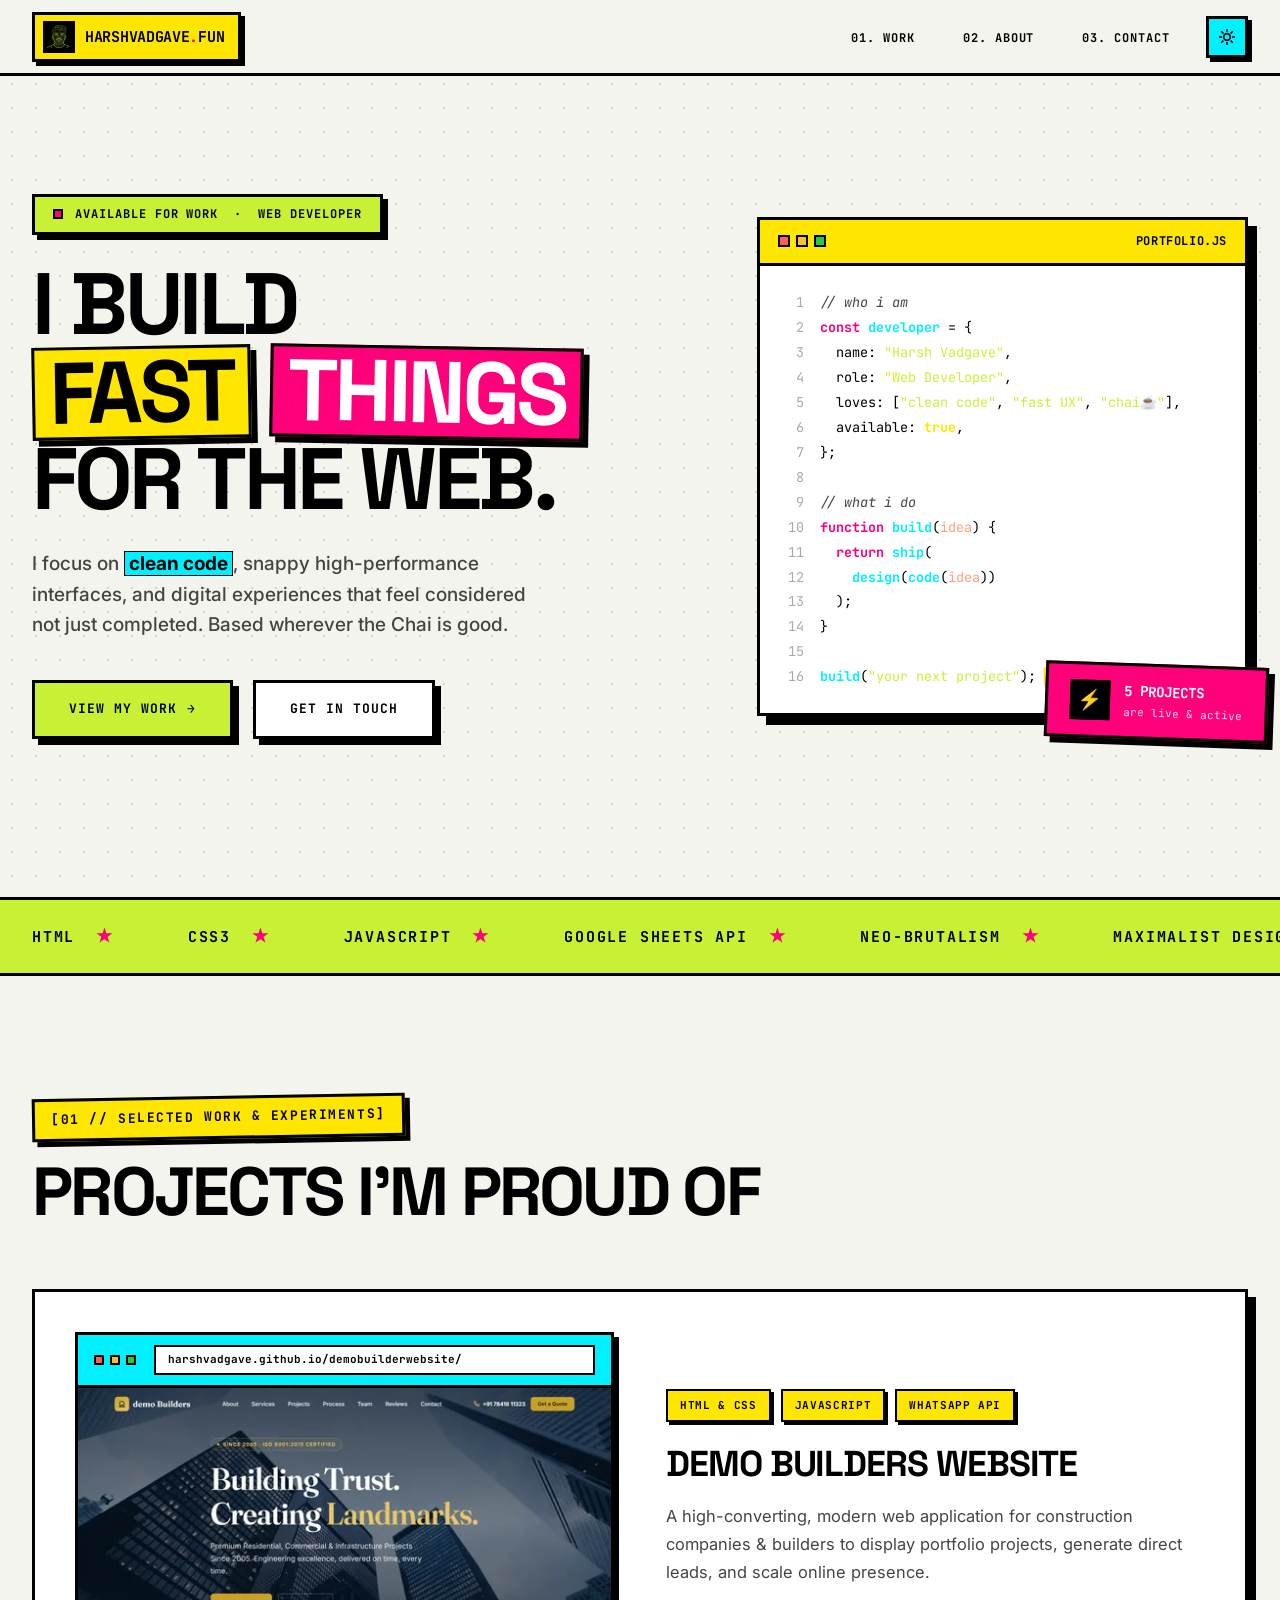
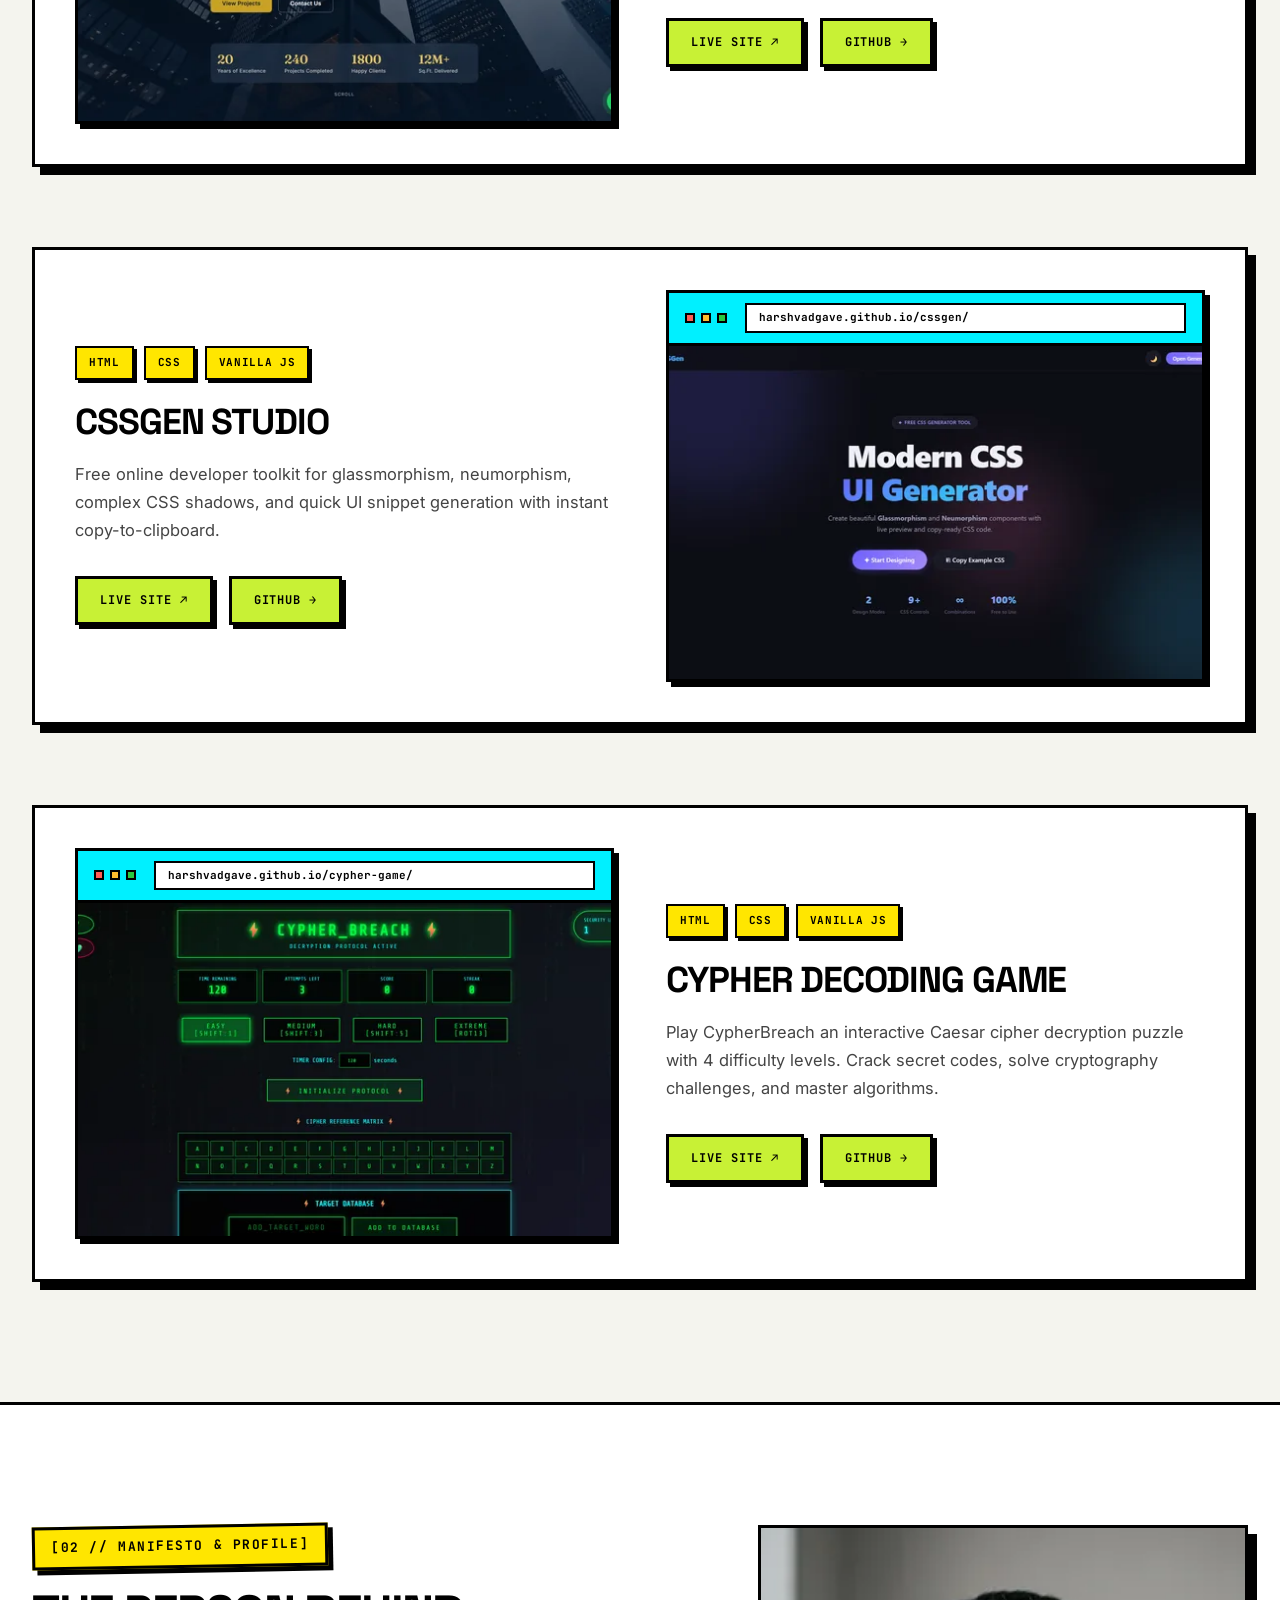
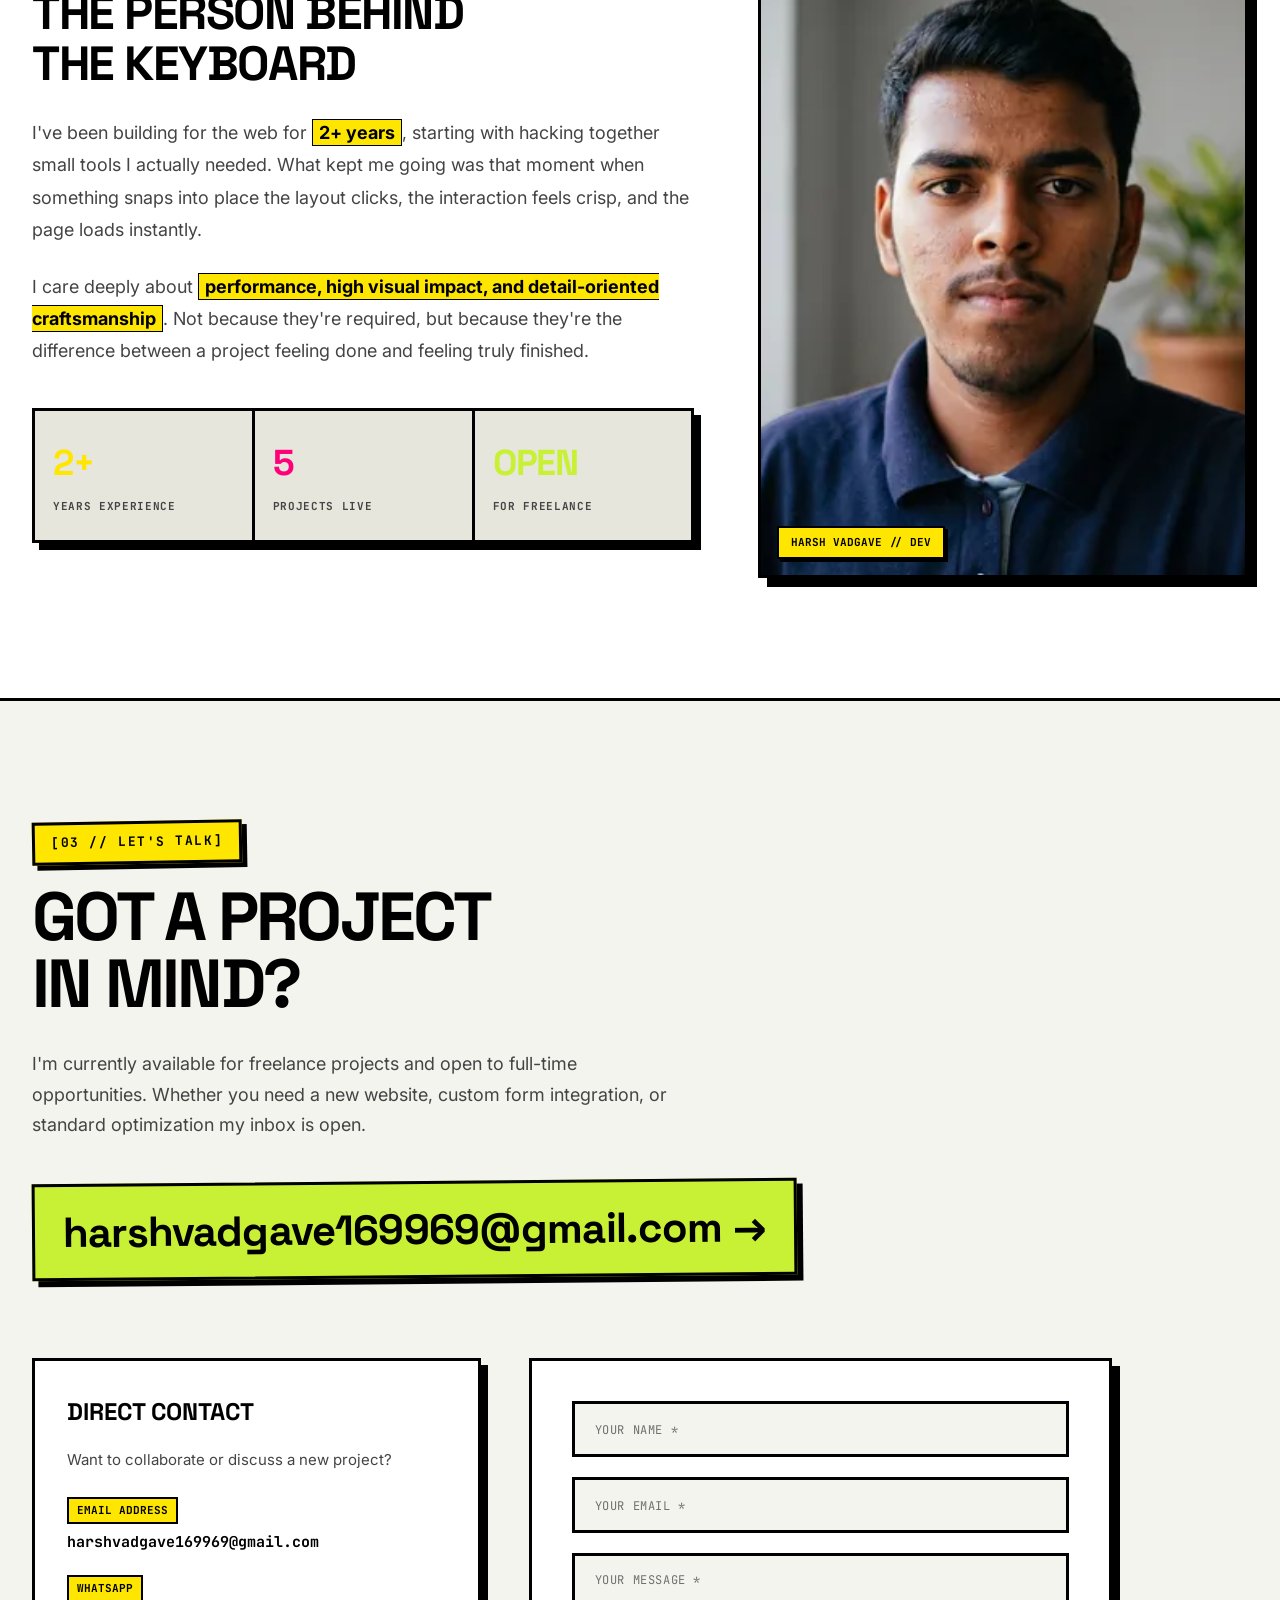
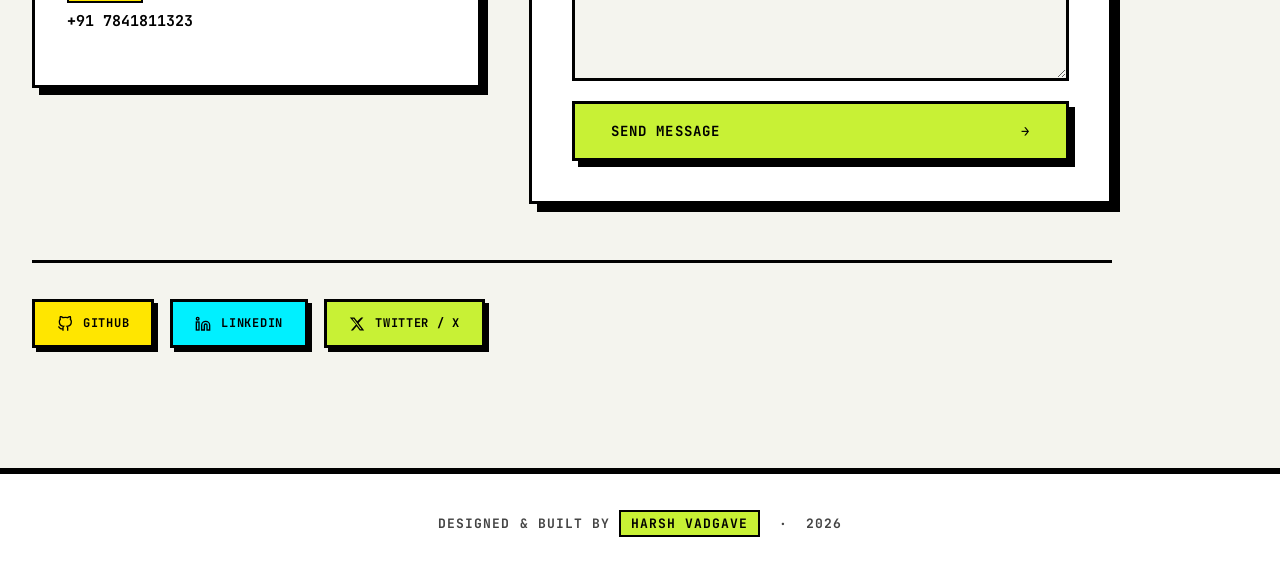
==== commit 4074e129: "Updated portfolio" ====
--- a/index.html
+++ b/index.html
@@ -3,7 +3,7 @@
 <head>
   <meta charset="UTF-8" />
   <meta name="viewport" content="width=device-width, initial-scale=1.0" />
-  <title>Harsh Vadgave — Web Developer & Graphic Designer</title>
+  <title>Harsh Vadgave   Web Developer & Graphic Designer</title>
 
   <meta name="description" content="Harsh Vadgave – Web developer portfolio featuring responsive applications, high-performance web solutions, and neo-brutalist graphic design.">
   <meta name="keywords" content="Harsh Vadgave, frontend developer, neo-brutalist portfolio, HTML CSS JavaScript, web developer">
@@ -58,7 +58,7 @@
         </h1>
 
         <p class="hero-body">
-          I focus on <strong>clean code</strong>, snappy high-performance interfaces, and digital experiences that feel considered — not just completed. Based wherever the Chai is good.
+          I focus on <strong>clean code</strong>, snappy high-performance interfaces, and digital experiences that feel considered   not just completed. Based wherever the Chai is good.
         </p>
 
         <div class="hero-btns">
@@ -238,7 +238,7 @@
             </div>
             <h3>Cypher Decoding Game</h3>
             <p class="project-desc">
-              Play CypherBreach — an interactive Caesar cipher decryption puzzle with 4 difficulty levels. Crack secret codes, solve cryptography challenges, and master algorithms.
+              Play CypherBreach   an interactive Caesar cipher decryption puzzle with 4 difficulty levels. Crack secret codes, solve cryptography challenges, and master algorithms.
             </p>
             <div class="project-links">
               <a href="https://harshvadgave.github.io/cypher-game/" class="project-link" target="_blank" rel="noopener noreferrer">Live Site ↗</a>
@@ -261,7 +261,7 @@
             The person behind<br>the keyboard
           </h2>
           <p>
-            I've been building for the web for <strong>2+ years</strong>, starting with hacking together small tools I actually needed. What kept me going was that moment when something snaps into place — the layout clicks, the interaction feels crisp, and the page loads instantly.
+            I've been building for the web for <strong>2+ years</strong>, starting with hacking together small tools I actually needed. What kept me going was that moment when something snaps into place   the layout clicks, the interaction feels crisp, and the page loads instantly.
           </p>
           <p>
             I care deeply about <strong>performance, high visual impact, and detail-oriented craftsmanship</strong>. Not because they're required, but because they're the difference between a project feeling done and feeling truly finished.
@@ -305,7 +305,7 @@
           <h2>Got a project<br>in mind?</h2>
         </div>
         <p class="contact-body">
-          I'm currently available for freelance projects and open to full-time opportunities. Whether you need a new website, custom form integration, or standard optimization — my inbox is open.
+          I'm currently available for freelance projects and open to full-time opportunities. Whether you need a new website, custom form integration, or standard optimization   my inbox is open.
         </p>
 
         <a href="mailto:harshvadgave169969@gmail.com" class="contact-email" target="_blank" rel="noopener noreferrer">
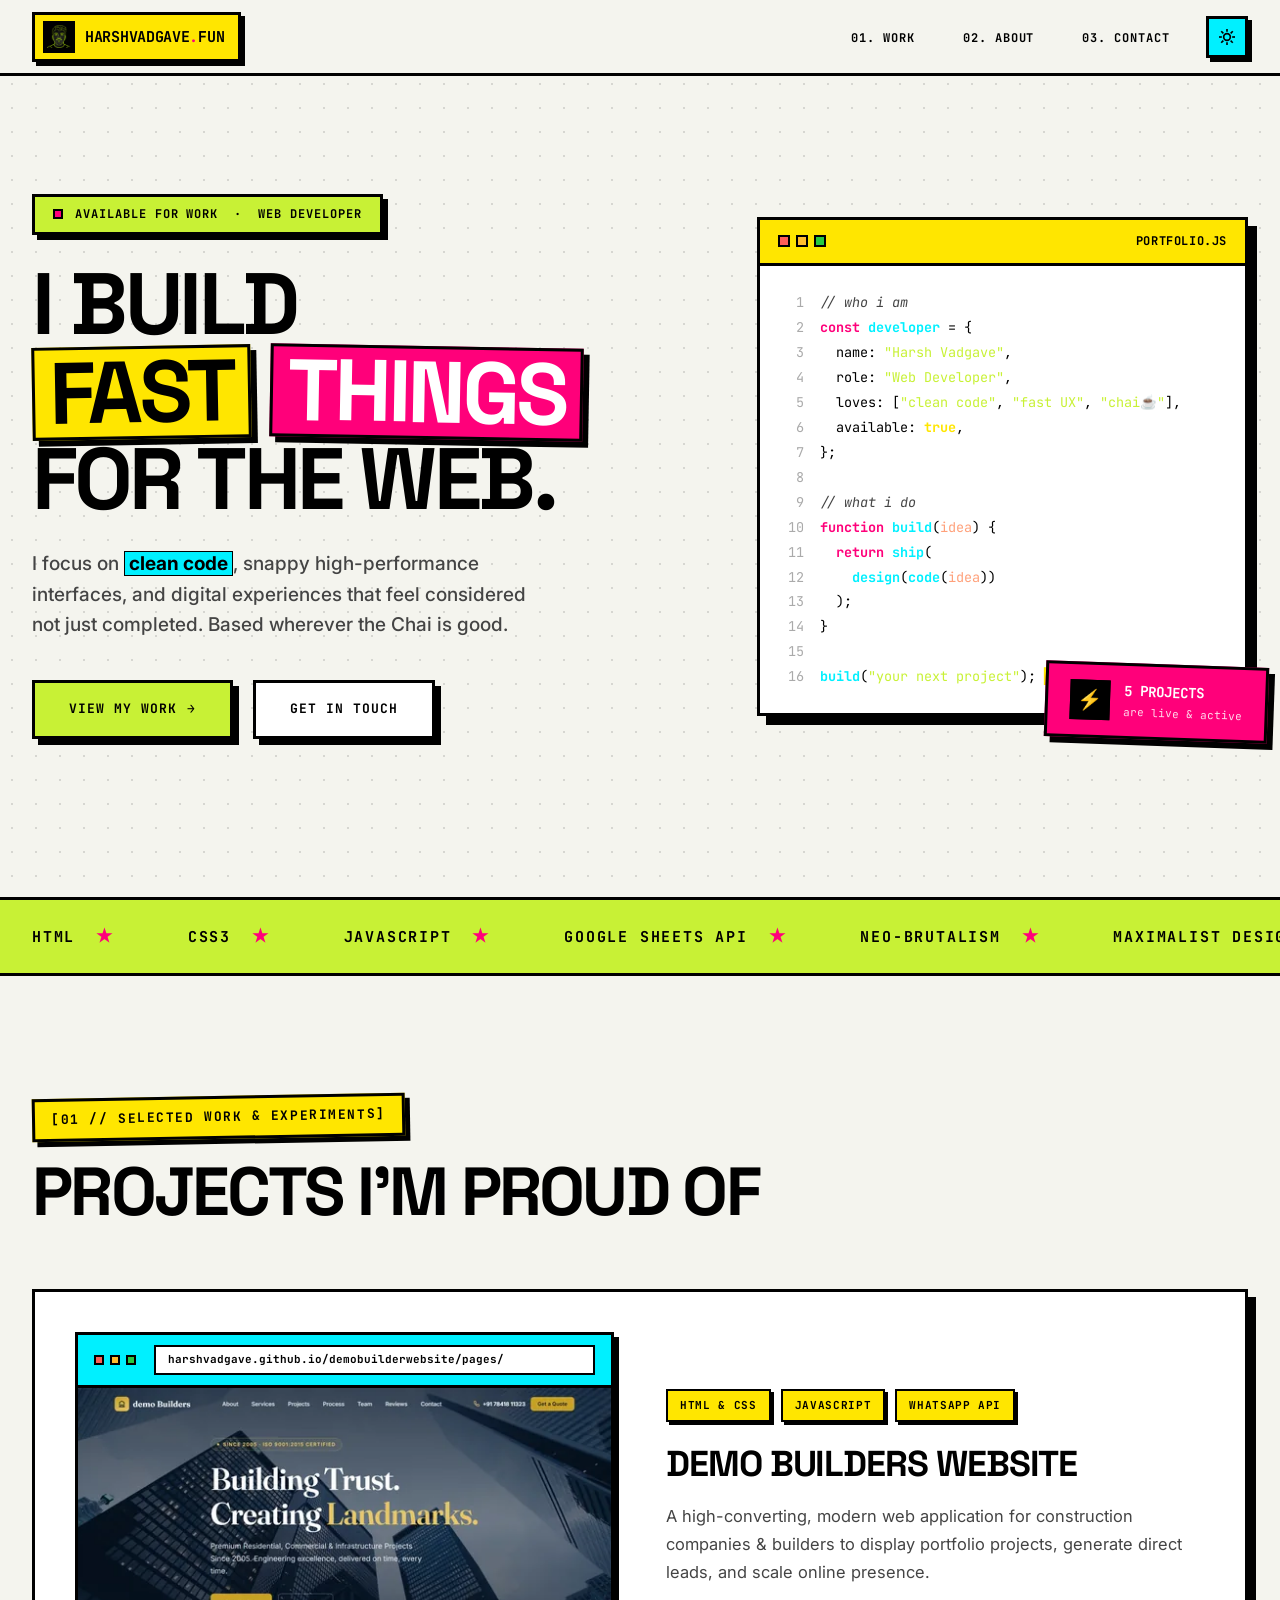
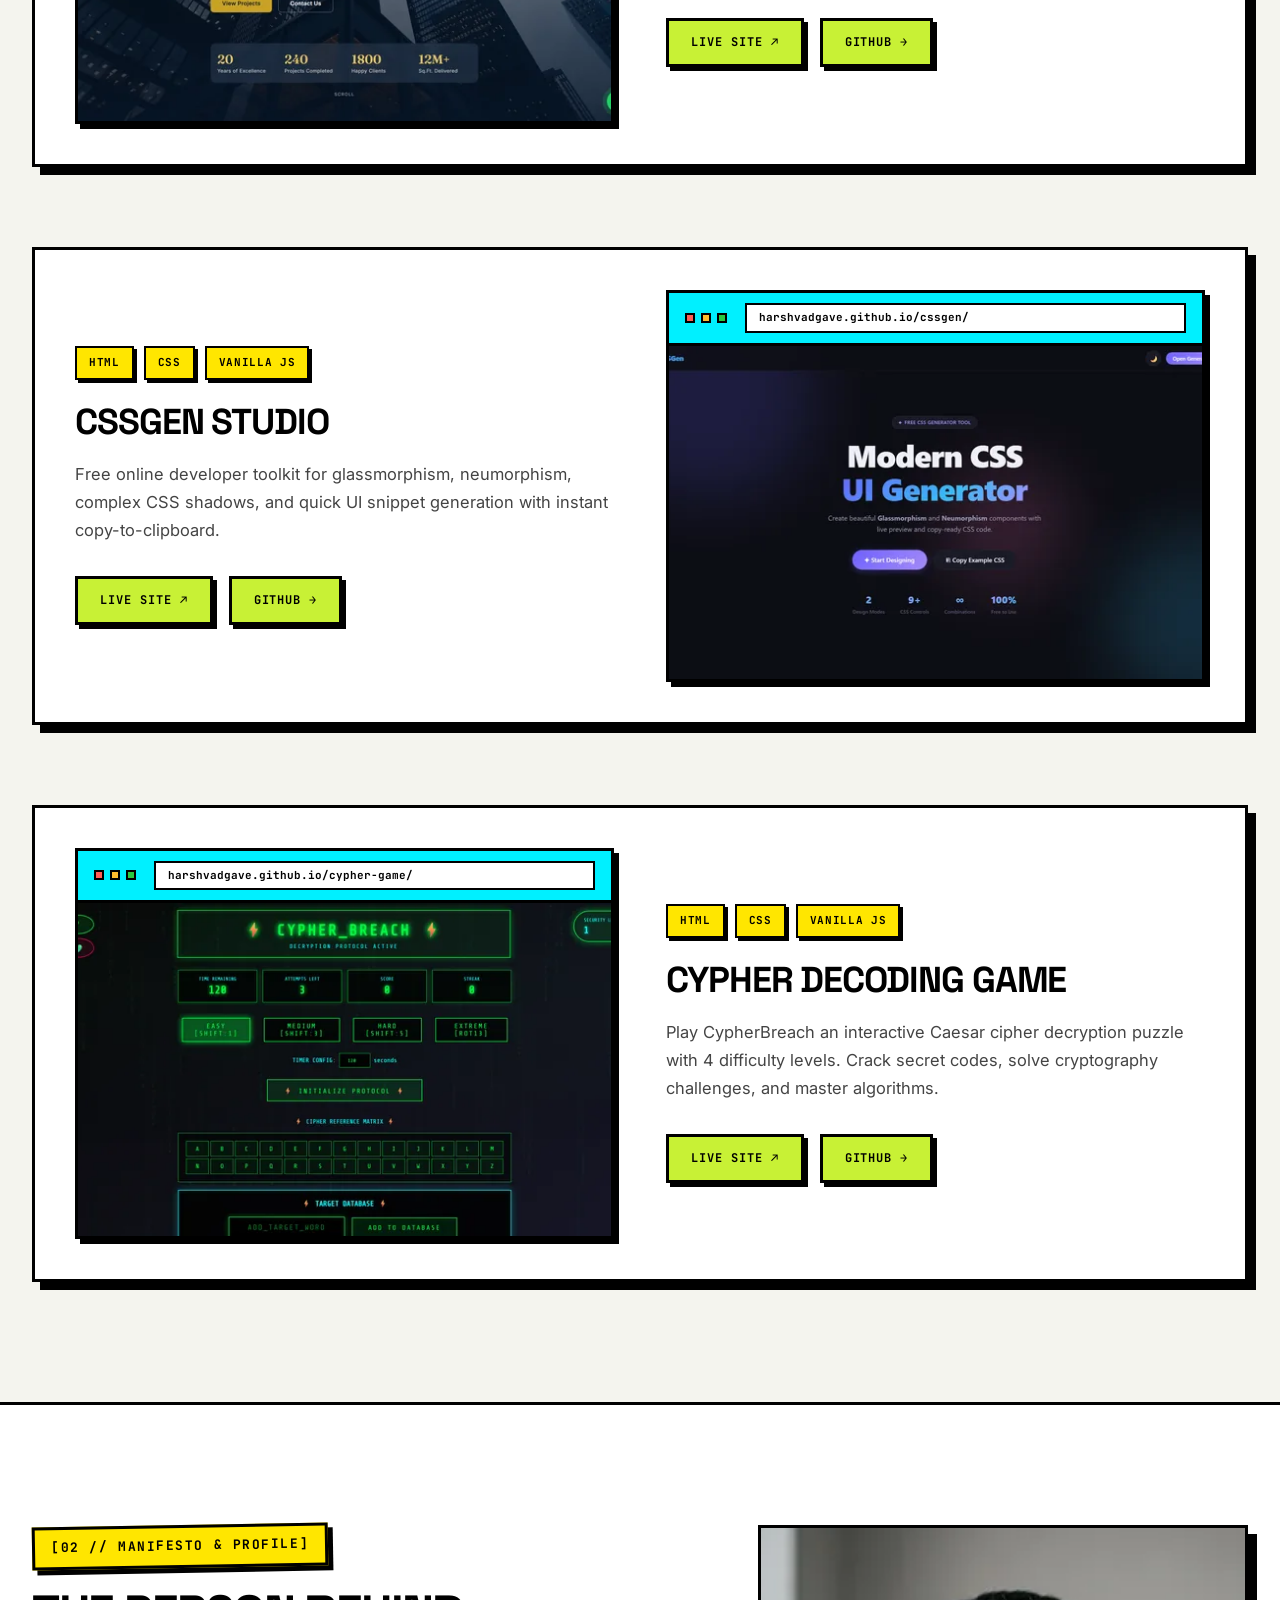
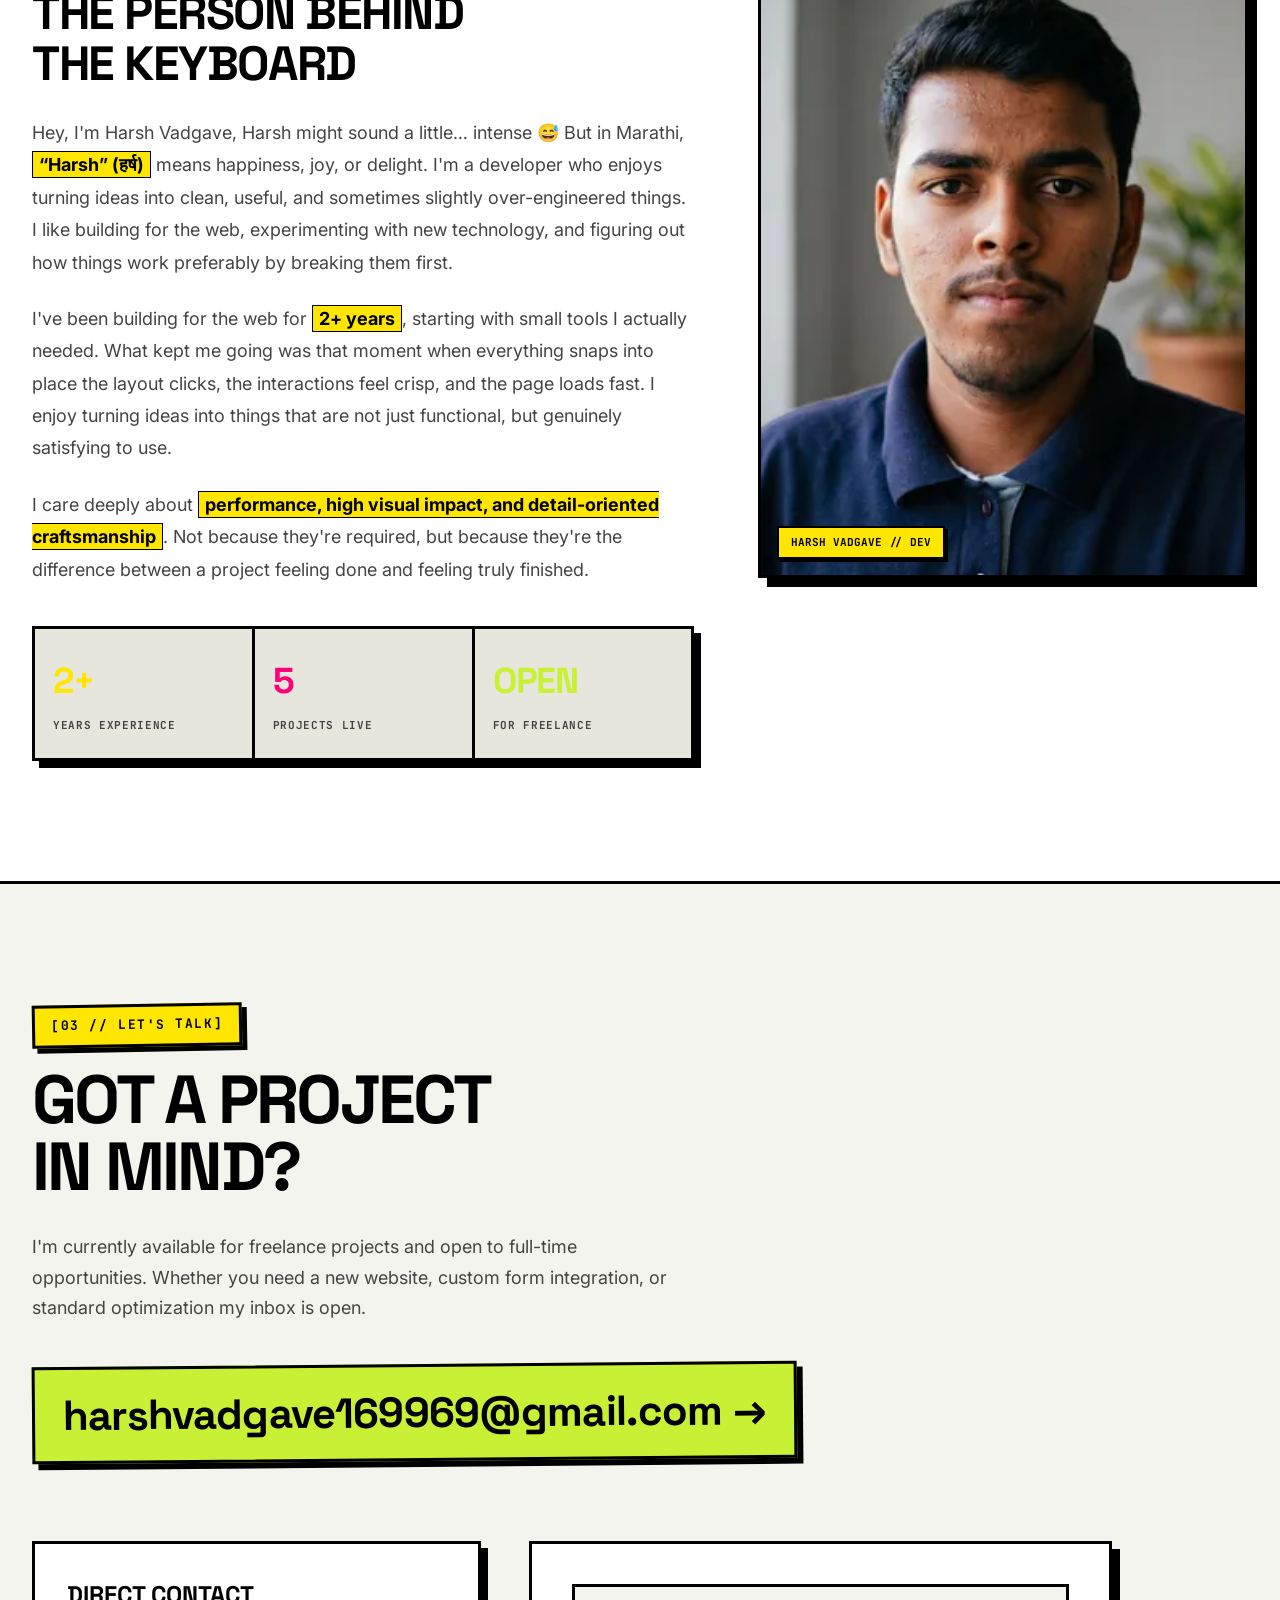
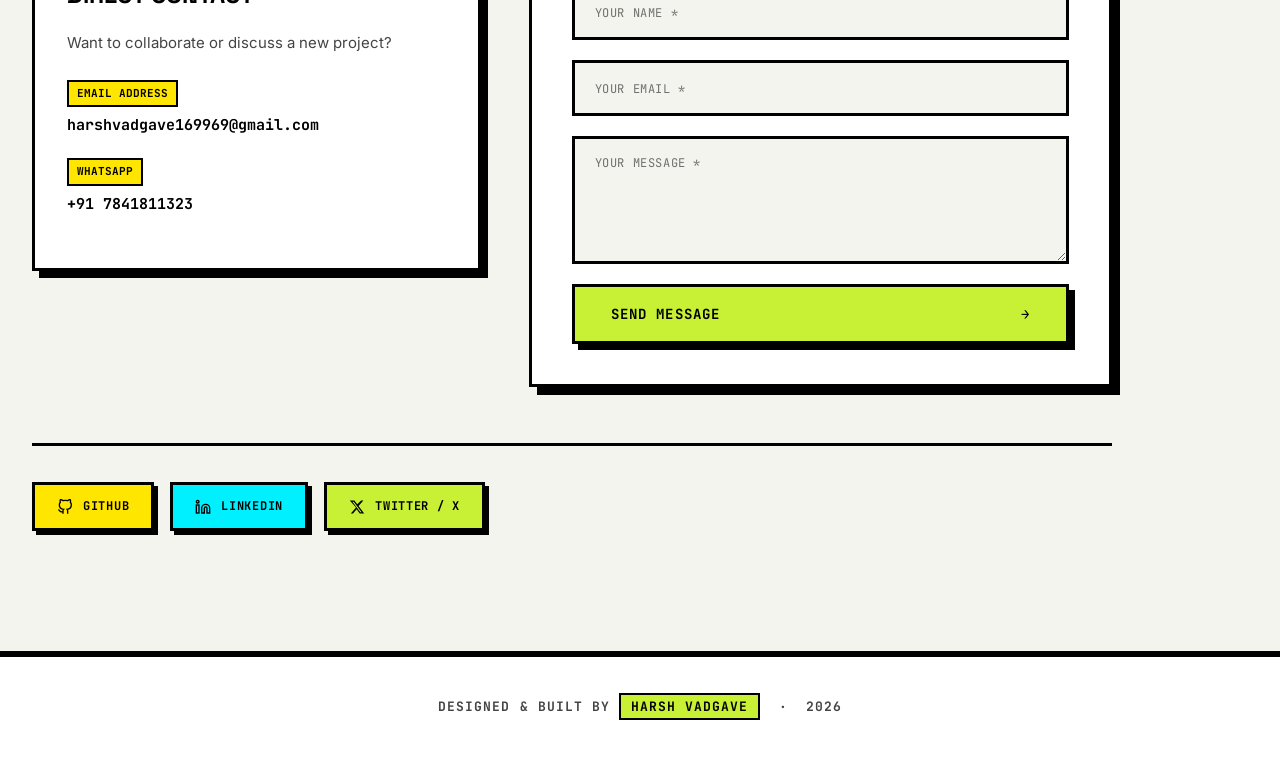
==== commit 28ec59ca: "Updated links workings" ====
--- a/index.html
+++ b/index.html
@@ -22,25 +22,31 @@
   <!-- ─── NAV ─────────────────────────────────────────────── -->
   <nav>
     <div class="nav-inner">
-      <a href="#hero" class="nav-logo" target="_blank" rel="noopener noreferrer">
+      <a href="#hero" class="nav-logo">
         <picture>
           <source type="image/webp" srcset="images/logo-120.webp">
           <img src="images/logo.png" alt="Logo" class="nav-logo-img" width="40" height="40" fetchpriority="high" decoding="async">
         </picture>harshvadgave<span>.</span>fun
       </a>
       <div class="nav-right">
-        <ul class="nav-links">
-          <li><a href="#work" target="_blank" rel="noopener noreferrer">01. Work</a></li>
-          <li><a href="#about" target="_blank" rel="noopener noreferrer">02. About</a></li>
-          <li><a href="#contact" target="_blank" rel="noopener noreferrer">03. Contact</a></li>
+        <ul class="nav-links" id="navLinks">
+          <li><a href="#work">01. Work</a></li>
+          <li><a href="#about">02. About</a></li>
+          <li><a href="#contact">03. Contact</a></li>
         </ul>
         <button id="themeToggle" class="theme-toggle" aria-label="Toggle Light and Dark Mode" title="Toggle Theme">
           <svg class="sun-icon" width="16" height="16" viewBox="0 0 24 24" fill="none" stroke="currentColor" stroke-width="2.5" stroke-linecap="square" stroke-linejoin="miter"><circle cx="12" cy="12" r="5"/><line x1="12" y1="1" x2="12" y2="3"/><line x1="12" y1="21" x2="12" y2="23"/><line x1="4.22" y1="4.22" x2="5.64" y2="5.64"/><line x1="18.36" y1="18.36" x2="19.78" y2="19.78"/><line x1="1" y1="12" x2="3" y2="12"/><line x1="21" y1="12" x2="23" y2="12"/><line x1="4.22" y1="19.78" x2="5.64" y2="18.36"/><line x1="18.36" y1="5.64" x2="19.78" y2="4.22"/></svg>
           <svg class="moon-icon" width="16" height="16" viewBox="0 0 24 24" fill="none" stroke="currentColor" stroke-width="2.5" stroke-linecap="square" stroke-linejoin="miter"><path d="M21 12.79A9 9 0 1 1 11.21 3 7 7 0 0 0 21 12.79z"/></svg>
         </button>
+        <button id="menuToggle" class="menu-toggle" aria-label="Open menu" aria-expanded="false" aria-controls="navLinks">
+          <span class="menu-bar"></span>
+          <span class="menu-bar"></span>
+          <span class="menu-bar"></span>
+        </button>
       </div>
     </div>
   </nav>
+  <div class="nav-overlay" id="navOverlay"></div>
 
   <!-- ─── HERO ─────────────────────────────────────────────── -->
   <section id="hero">
@@ -150,7 +156,7 @@
                 <span class="dot dot-red"></span>
                 <span class="dot dot-yellow"></span>
                 <span class="dot dot-green"></span>
-                <span class="browser-url">harshvadgave.github.io/demobuilderwebsite/</span>
+                <span class="browser-url">harshvadgave.github.io/demobuilderwebsite/pages/</span>
               </div>
               <div class="project-img">
                 <picture>
@@ -260,8 +266,15 @@
           <h2 style="font-family: var(--font-display); font-size: clamp(32px,4vw,48px); font-weight:700; letter-spacing:-0.03em; margin-bottom:28px; line-height:1.05; text-transform:uppercase;">
             The person behind<br>the keyboard
           </h2>
+          <p>Hey, I'm Harsh Vadgave, 
+
+            Harsh might sound a little… intense 😅
+            But in Marathi, <strong>“Harsh” (हर्ष)</strong>  means happiness, joy, or delight.
+            I'm a developer who enjoys turning ideas into clean, useful, and sometimes slightly over-engineered things.
+            I like building for the web, experimenting with new technology, and figuring out how things work preferably by breaking them first.
+          </p>
           <p>
-            I've been building for the web for <strong>2+ years</strong>, starting with hacking together small tools I actually needed. What kept me going was that moment when something snaps into place   the layout clicks, the interaction feels crisp, and the page loads instantly.
+            I've been building for the web for <strong>2+ years</strong>, starting with small tools I actually needed. What kept me going was that moment when everything snaps into place the layout clicks, the interactions feel crisp, and the page loads fast. I enjoy turning ideas into things that are not just functional, but genuinely satisfying to use.
           </p>
           <p>
             I care deeply about <strong>performance, high visual impact, and detail-oriented craftsmanship</strong>. Not because they're required, but because they're the difference between a project feeling done and feeling truly finished.
--- a/style.css
+++ b/style.css
@@ -235,6 +235,62 @@
 [data-theme="light"] .sun-icon { display: block; }
 [data-theme="light"] .moon-icon { display: none; }
 
+/* Hamburger Menu Toggle (mobile) */
+.menu-toggle {
+  display: none;
+  width: 42px;
+  height: 42px;
+  background: var(--accent-yellow);
+  color: #000000;
+  border: 3px solid #000000;
+  box-shadow: 4px 4px 0px #000000;
+  align-items: center;
+  justify-content: center;
+  flex-direction: column;
+  gap: 5px;
+  cursor: pointer;
+  padding: 0;
+  flex-shrink: 0;
+}
+
+.menu-toggle .menu-bar {
+  display: block;
+  width: 20px;
+  height: 3px;
+  background: #000000;
+  transition: transform 0.2s ease, opacity 0.2s ease;
+}
+
+.menu-toggle:active {
+  transform: translate(0, 0);
+  box-shadow: 1px 1px 0px #000000;
+}
+
+.menu-toggle.active .menu-bar:nth-child(1) { transform: translateY(8px) rotate(45deg); }
+.menu-toggle.active .menu-bar:nth-child(2) { opacity: 0; }
+.menu-toggle.active .menu-bar:nth-child(3) { transform: translateY(-8px) rotate(-45deg); }
+
+.nav-overlay {
+  display: none;
+  position: fixed;
+  inset: 0;
+  z-index: 998;
+  background: rgba(0, 0, 0, 0.5);
+  opacity: 0;
+  visibility: hidden;
+  transition: opacity 0.25s ease, visibility 0.25s ease;
+}
+
+.nav-overlay.open {
+  display: block;
+  opacity: 1;
+  visibility: visible;
+}
+
+body.menu-open {
+  overflow: hidden;
+}
+
 /* ─── WRAPPER ───────────────────────────────────────── */
 .container {
   max-width: var(--max-w);
@@ -1114,8 +1170,60 @@
 }
 
 /* ─── RESPONSIVE ─────────────────────────────────────── */
+
+/* Use the JS-corrected --vh unit as a fallback-safe full-height value wherever
+   100vh is used, so mobile browser chrome doesn't clip content. */
+#hero {
+  min-height: 100vh;
+  min-height: calc(var(--vh, 1vh) * 100);
+}
+
+/* ── Large tablets / small laptops ───────────────────── */
+@media (max-width: 1100px) {
+  .hero-inner { gap: 40px; }
+  .about-grid { gap: 40px; }
+  .contact-wrapper { gap: 32px; }
+}
+
+/* ── Tablets (portrait) ──────────────────────────────── */
 @media (max-width: 900px) {
   :root { --nav-h: 68px; }
+
+  /* Hamburger nav kicks in here */
+  .menu-toggle { display: inline-flex; }
+
+  .nav-links {
+    position: fixed;
+    top: var(--nav-h);
+    right: 0;
+    bottom: 0;
+    z-index: 999;
+    width: min(320px, 82vw);
+    height: calc(100vh - var(--nav-h));
+    height: calc((var(--vh, 1vh) * 100) - var(--nav-h));
+    flex-direction: column;
+    gap: 0;
+    margin: 0;
+    padding: 24px;
+    background: var(--nav-bg);
+    border-left: 3px solid #000000;
+    transform: translateX(100%);
+    transition: transform 0.25s ease;
+    overflow-y: auto;
+  }
+
+  .nav-links.open { transform: translateX(0); }
+
+  .nav-links li { width: 100%; }
+
+  .nav-links a {
+    display: block;
+    width: 100%;
+    font-size: 15px;
+    padding: 18px 14px;
+    margin-bottom: 10px;
+    border: 2px solid #000000;
+  }
 
   .hero-inner {
     grid-template-columns: 1fr;
@@ -1134,7 +1242,7 @@
 
   .about-grid { grid-template-columns: 1fr; }
   .about-photo-wrap { position: static; margin-top: 32px; }
-  .about-photo { aspect-ratio: 4/3; }
+  .about-photo { aspect-ratio: 4/3; max-width: 480px; margin: 32px auto 0; }
 
   .contact-wrapper { grid-template-columns: 1fr; gap: 32px; }
 
@@ -1142,15 +1250,121 @@
   .stat-pill { border-right: none; border-bottom: 3px solid #000000; }
   .stat-pill:last-child { border-bottom: none; }
 
-  section { padding: 80px 0; }
-  .nav-links { gap: 8px; }
-  .nav-links a { font-size: 11px; padding: 6px 8px; }
-}
-
+  section { padding: 72px 0; }
+}
+
+/* ── Phones (landscape & large) ──────────────────────── */
+@media (max-width: 768px) {
+  .container { padding: 0 24px; }
+  .nav-inner { padding: 0 20px; }
+
+  .nav-logo { font-size: 13px; padding: 5px 10px 5px 6px; }
+  .nav-logo-img { width: 26px; height: 26px; margin-right: 6px; }
+
+  .hero-h1 { font-size: clamp(38px, 10vw, 60px); }
+  .hero-body { font-size: 16px; max-width: 100%; }
+  .hero-status { font-size: 10.5px; padding: 7px 14px; flex-wrap: wrap; }
+
+  .hero-btns { flex-direction: column; align-items: stretch; gap: 14px; }
+  .btn { justify-content: center; width: 100%; }
+
+  .marquee-item { font-size: 13px; padding: 0 20px; }
+
+  .section-header { margin-bottom: 44px; }
+  .eyebrow { font-size: 11px; padding: 7px 12px; }
+
+  .project-list { gap: 56px; }
+  .project-info h3 { font-size: 26px; }
+  .project-desc { font-size: 15px; margin-bottom: 24px; }
+  .project-links { gap: 10px; }
+  .project-link { padding: 10px 16px; font-size: 11px; }
+
+  .about-text p { font-size: 16px; }
+
+  .contact-body { font-size: 16px; }
+  .contact-email { font-size: clamp(20px, 7vw, 30px); padding: 10px 18px; width: 100%; box-sizing: border-box; }
+  #contactForm { padding: 24px; }
+  .contact-info-card { padding: 24px; }
+}
+
+/* ── Small phones ─────────────────────────────────────── */
 @media (max-width: 480px) {
+  :root { --nav-h: 60px; }
+
   .container { padding: 0 18px; }
-  .nav-inner { padding: 0 18px; }
-  footer { padding: 28px 18px; }
+  .nav-inner { padding: 0 16px; }
+  .nav-right { gap: 10px; }
+
+  .nav-logo { font-size: 0; padding: 6px; }
+  .nav-logo-img { width: 26px; height: 26px; margin-right: 0; }
+
+  .theme-toggle, .menu-toggle { width: 38px; height: 38px; }
+
+  #hero { padding-top: calc(var(--nav-h) + 14px); padding-bottom: 40px; }
+  .hero-inner { padding: 24px 18px; gap: 24px; }
+  .hero-h1 { font-size: clamp(32px, 11vw, 44px); margin-bottom: 20px; }
+  .hero-h1 .accent, .hero-h1 .accent-pink { padding: 1px 10px; box-shadow: 4px 4px 0px #000000; }
+  .hero-status { font-size: 10px; gap: 8px; margin-bottom: 22px; }
+  .hero-body { font-size: 15px; margin-bottom: 28px; }
+  .btn { font-size: 12px; padding: 14px 20px; }
+
+  .marquee-section { padding: 14px 0; }
+  .marquee-item { font-size: 11px; padding: 0 14px; }
+  .marquee-item span { font-size: 14px; margin: 0 6px; }
+
+  section { padding: 56px 0; }
+  .section-header h2 { font-size: clamp(28px, 9vw, 40px); }
+
+  .project-card { padding: 18px; }
+  .browser-url { font-size: 9px; padding: 3px 8px; }
+  .project-tags { gap: 6px; margin-bottom: 18px; }
+  .tag { font-size: 10px; padding: 5px 9px; }
+  .project-info h3 { font-size: 22px; }
+
+  .about-photo-badge { font-size: 10px; padding: 5px 9px; }
+  .stat-pill { padding: 18px 14px; }
+  .stat-pill strong { font-size: 28px; }
+
+  .contact-email { font-size: clamp(18px, 8vw, 26px); }
+  #contactForm { padding: 18px; }
+  #contactForm input, #contactForm textarea { font-size: 13px; padding: 13px 16px; }
+  .contact-info-card { padding: 20px; }
+
+  footer { padding: 28px 18px; font-size: 11px; }
   .social-row { flex-direction: column; gap: 12px; }
   .social-link { width: 100%; justify-content: center; }
+}
+
+/* ── Very small / older phones ───────────────────────── */
+@media (max-width: 360px) {
+  .hero-h1 { font-size: clamp(28px, 11vw, 36px); }
+  .nav-links { width: 100vw; }
+  .code-body { font-size: 11.5px; padding: 16px; }
+}
+
+/* ── Landscape phones (short viewport height) ────────── */
+@media (max-height: 480px) and (orientation: landscape) {
+  #hero { min-height: auto; padding-top: calc(var(--nav-h) + 24px); padding-bottom: 32px; }
+  .nav-links { height: calc(100vh - var(--nav-h)); overflow-y: auto; }
+}
+
+/* ── Large / high-res desktop screens ────────────────── */
+@media (min-width: 1600px) {
+  :root { --max-w: 1440px; }
+  body { font-size: 17px; }
+}
+
+/* ── Touch device refinements ────────────────────────── */
+@media (hover: none) and (pointer: coarse) {
+  .project-card:hover,
+  .btn-primary:hover,
+  .btn-ghost:hover,
+  .social-link:hover,
+  .project-link:hover,
+  .theme-toggle:hover,
+  .contact-email:hover {
+    transform: none;
+    box-shadow: 6px 6px 0px #000000;
+  }
+  a, button, .nav-links a, .theme-toggle, .menu-toggle { -webkit-tap-highlight-color: transparent; }
 }
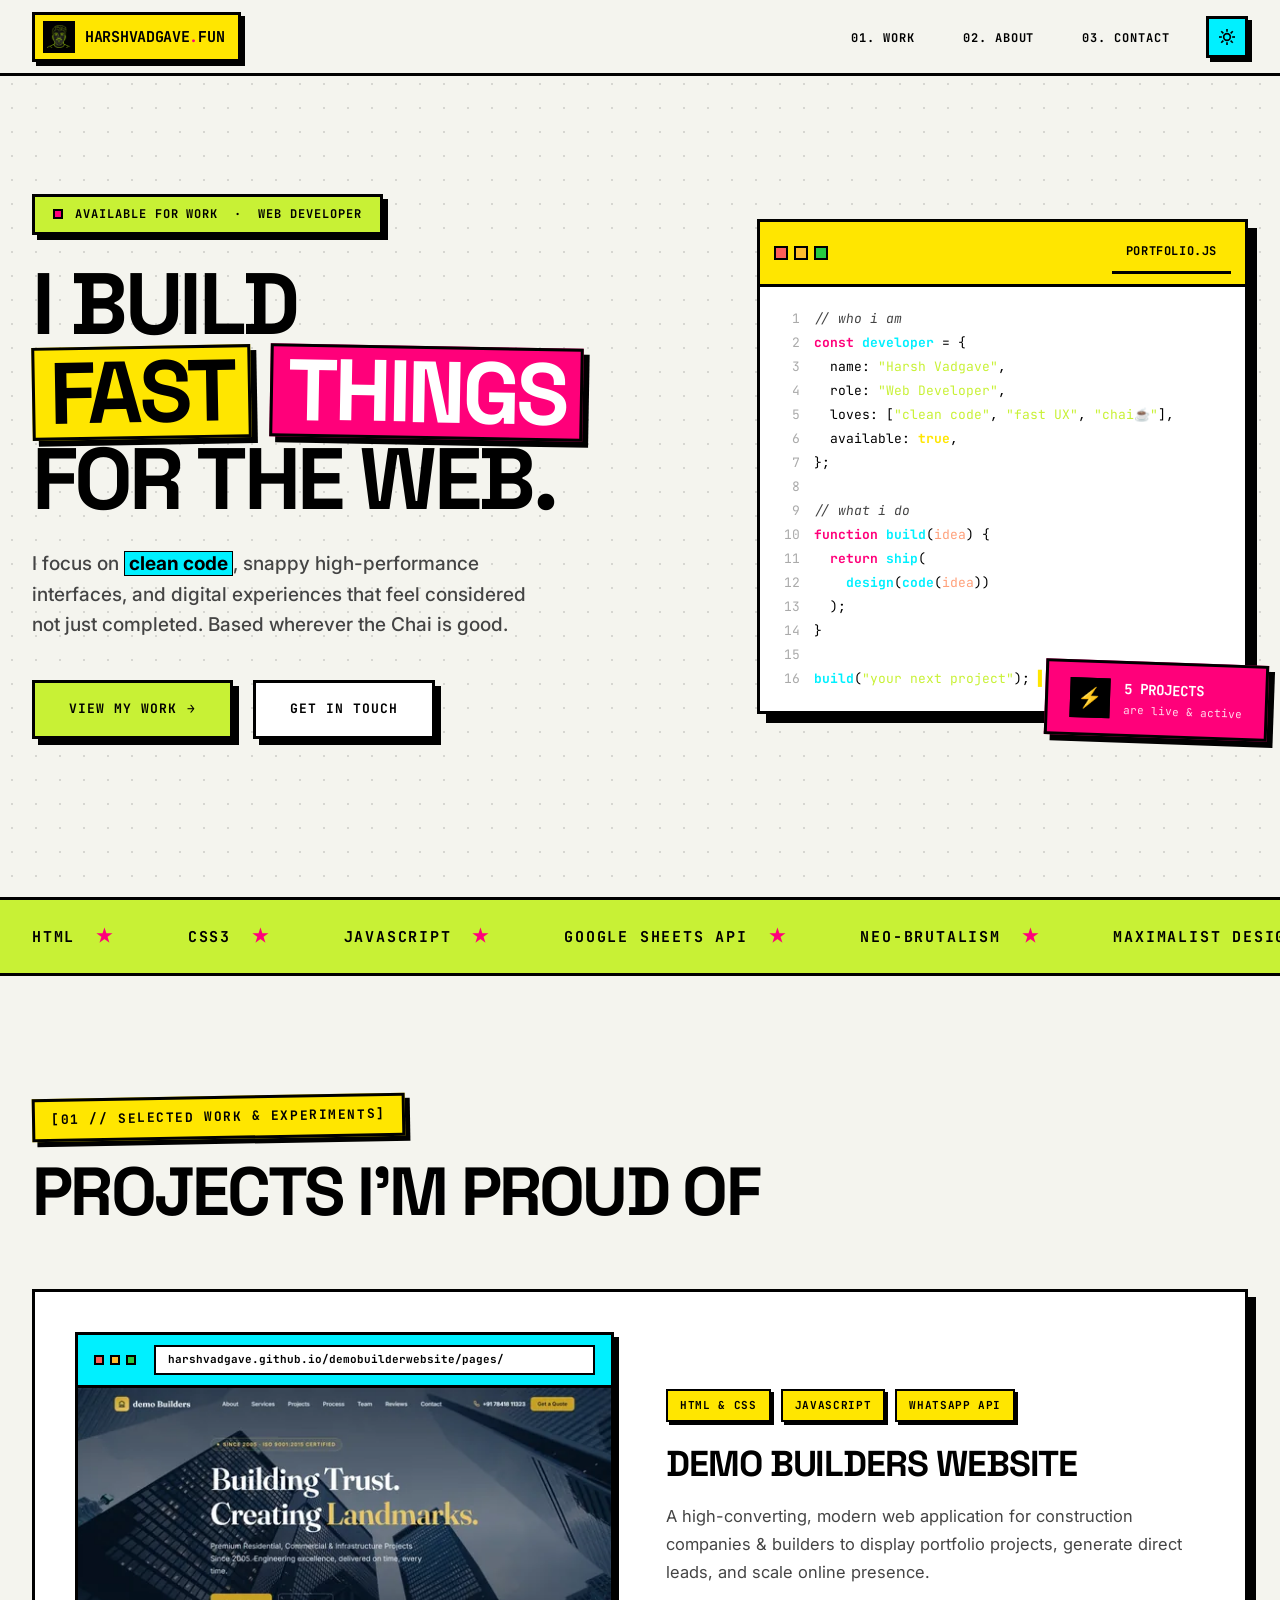
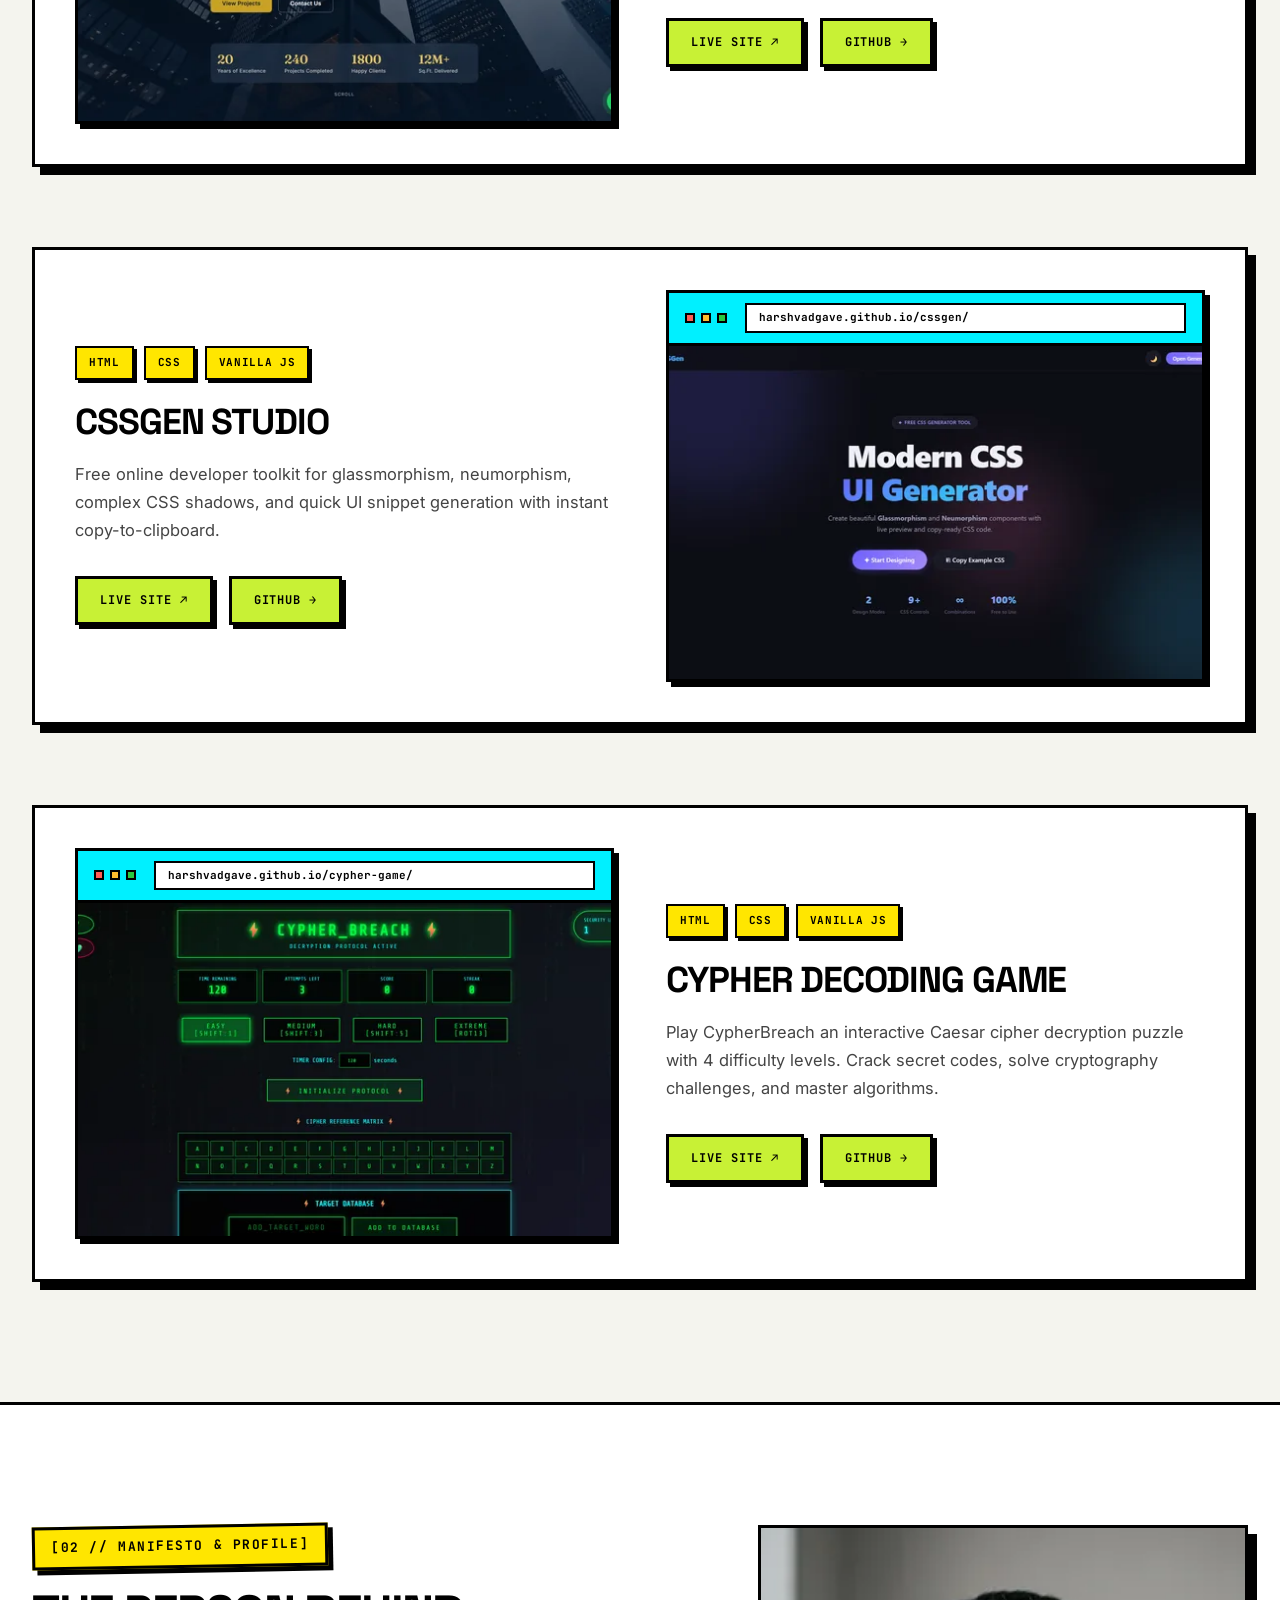
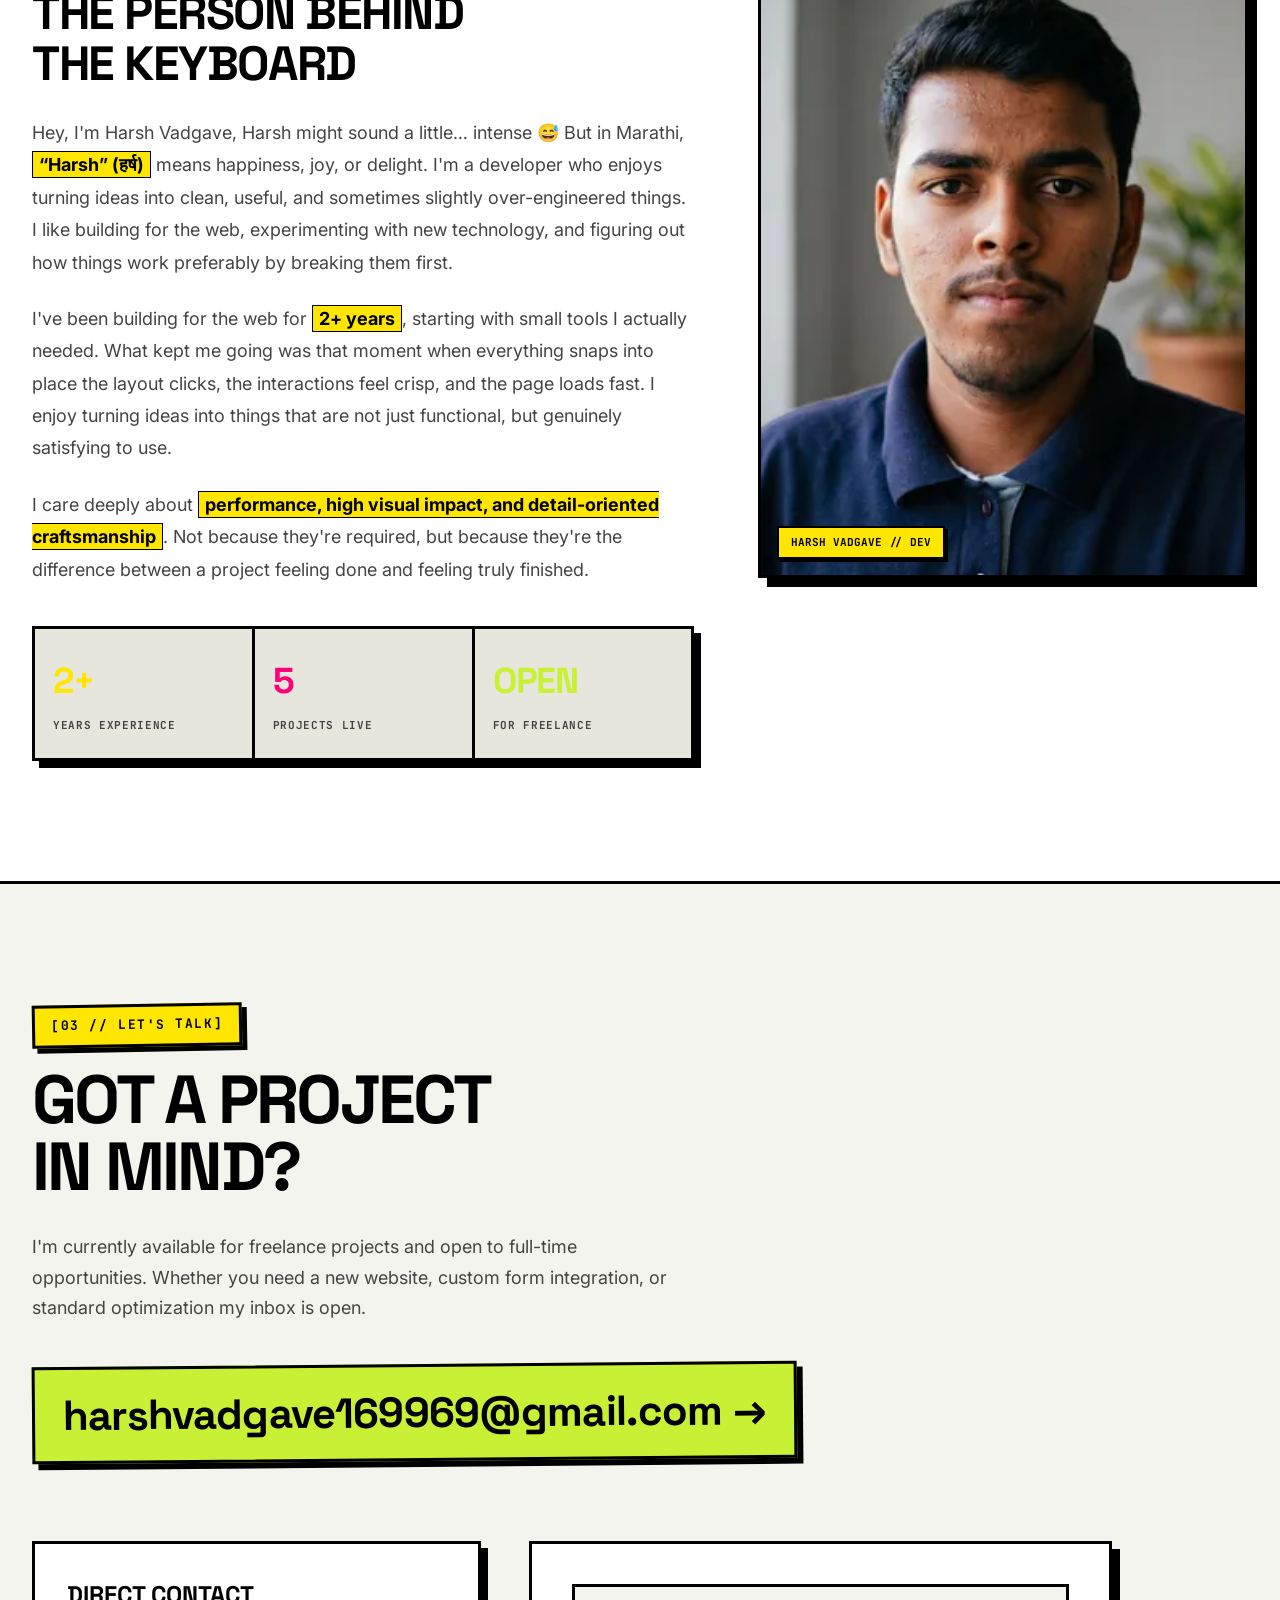
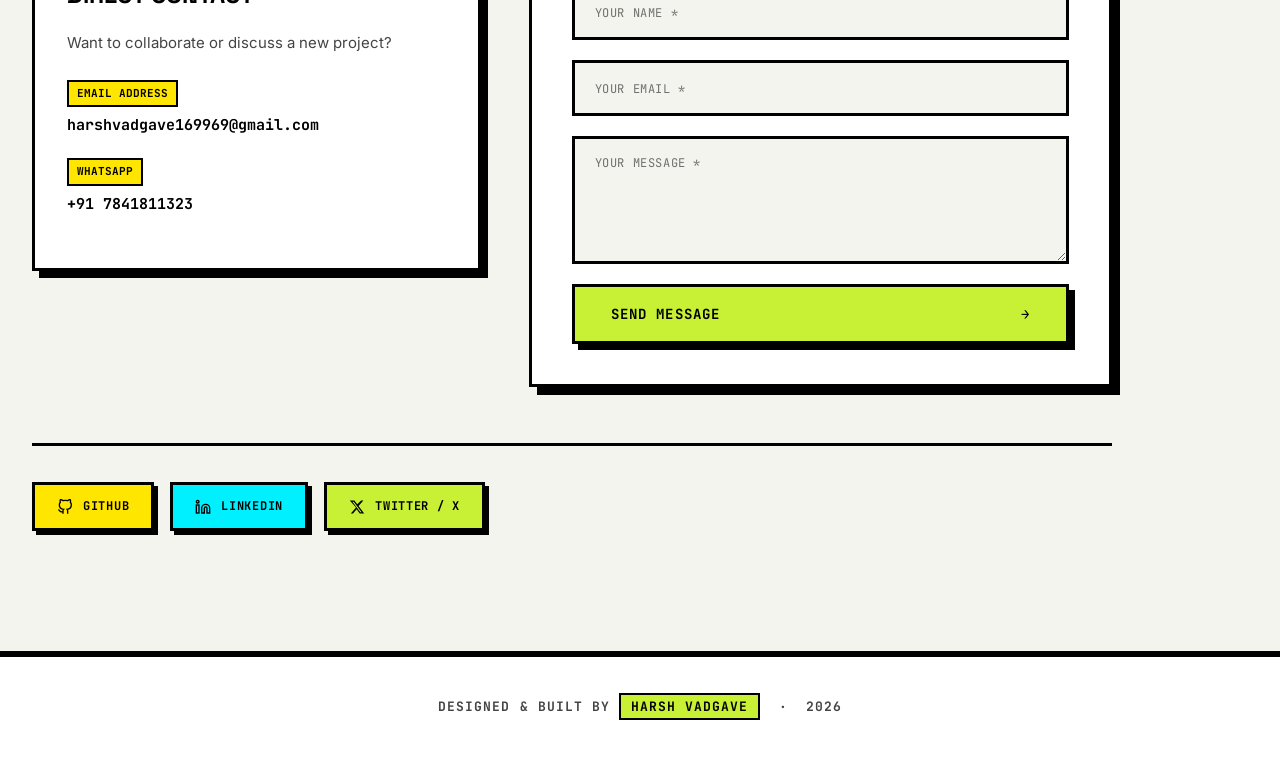
==== commit ba69c0af: "experiment changes" ====
--- a/index.html
+++ b/index.html
@@ -13,9 +13,10 @@
   <link rel="icon" type="image/png" href="images/favicon-32.png" />
   <link rel="preconnect" href="https://fonts.googleapis.com" />
   <link rel="preconnect" href="https://fonts.gstatic.com" crossorigin />
-  <link href="https://fonts.googleapis.com/css2?family=Space+Grotesk:wght@500;700&family=Inter:wght@400;500;600;700&family=JetBrains+Mono:wght@500;700;800&display=swap" rel="stylesheet" />
+  <link href="https://fonts.googleapis.com/css2?family=Space+Grotesk:wght@500;700&family=Inter:wght@400;500;600;700&family=JetBrains+Mono:wght@500;700;800&family=VT323&display=swap" rel="stylesheet" />
 
   <link rel="stylesheet" href="style.css">
+  <link rel="stylesheet" href="desktop.css">
 </head>
 <body>
 
@@ -73,44 +74,9 @@
         </div>
       </div>
 
-      <!-- Hero Visual Studio Window -->
+      <!-- Hero Visual — interactive Windows system built by desktop.js -->
       <div class="hero-visual">
-        <div class="code-window">
-          <div class="code-chrome">
-            <div class="dots">
-              <span class="dot dot-red"></span>
-              <span class="dot dot-yellow"></span>
-              <span class="dot dot-green"></span>
-            </div>
-            <span class="file-name">portfolio.js</span>
-          </div>
-          <div class="code-body">
-            <div class="code-line"><span class="ln">1</span><span class="code-txt"><span class="cm">// who i am</span></span></div>
-            <div class="code-line"><span class="ln">2</span><span class="code-txt"><span class="kw">const </span><span class="fn">developer</span><span class="tx"> = {</span></span></div>
-            <div class="code-line"><span class="ln">3</span><span class="code-txt"><span class="tx">&nbsp;&nbsp;name: </span><span class="str">"Harsh Vadgave"</span><span class="tx">,</span></span></div>
-            <div class="code-line"><span class="ln">4</span><span class="code-txt"><span class="tx">&nbsp;&nbsp;role: </span><span class="str">"Web Developer"</span><span class="tx">,</span></span></div>
-            <div class="code-line"><span class="ln">5</span><span class="code-txt"><span class="tx">&nbsp;&nbsp;loves: [</span><span class="str">"clean code"</span><span class="tx">, </span><span class="str">"fast UX"</span><span class="tx">, </span><span class="str">"chai☕"</span><span class="tx">],</span></span></div>
-            <div class="code-line"><span class="ln">6</span><span class="code-txt"><span class="tx">&nbsp;&nbsp;available: </span><span class="acc">true</span><span class="tx">,</span></span></div>
-            <div class="code-line"><span class="ln">7</span><span class="code-txt"><span class="tx">};</span></span></div>
-            <div class="code-line"><span class="ln">8</span><span class="code-txt"></span></div>
-            <div class="code-line"><span class="ln">9</span><span class="code-txt"><span class="cm">// what i do</span></span></div>
-            <div class="code-line"><span class="ln">10</span><span class="code-txt"><span class="kw">function </span><span class="fn">build</span><span class="tx">(</span><span class="pm">idea</span><span class="tx">) {</span></span></div>
-            <div class="code-line"><span class="ln">11</span><span class="code-txt"><span class="tx">&nbsp;&nbsp;</span><span class="kw">return </span><span class="fn">ship</span><span class="tx">(</span></span></div>
-            <div class="code-line"><span class="ln">12</span><span class="code-txt"><span class="tx">&nbsp;&nbsp;&nbsp;&nbsp;</span><span class="fn">design</span><span class="tx">(</span><span class="fn">code</span><span class="tx">(</span><span class="pm">idea</span><span class="tx">))</span></span></div>
-            <div class="code-line"><span class="ln">13</span><span class="code-txt"><span class="tx">&nbsp;&nbsp;);</span></span></div>
-            <div class="code-line"><span class="ln">14</span><span class="code-txt"><span class="tx">}</span></span></div>
-            <div class="code-line"><span class="ln">15</span><span class="code-txt"></span></div>
-            <div class="code-line"><span class="ln">16</span><span class="code-txt"><span class="fn">build</span><span class="tx">(</span><span class="str">"your next project"</span><span class="tx">); </span><span class="acc">▌</span></span></div>
-          </div>
-        </div>
-
-        <div class="hero-badge">
-          <div class="badge-icon">⚡</div>
-          <div class="badge-text">
-            <strong>5 Projects</strong>
-            <span>are live & active</span>
-          </div>
-        </div>
+        <!-- desktop.js injects #win-container here on DOMContentLoaded -->
       </div>
     </div>
   </section>
@@ -378,6 +344,7 @@
 
   <!-- ─── JS ───────────────────────────────────────────────── -->
   <script src="./script.js"></script>
+  <script src="./desktop.js"></script>
 
 </body>
 </html>
--- a/style.css
+++ b/style.css
@@ -1,1370 +1,1379 @@
-/* ─── NEO-BRUTALIST & MAXIMALIST GRAPHIC DESIGN SYSTEM ────────── */
-
-*, *::before, *::after {
-  box-sizing: border-box;
-  margin: 0;
-  padding: 0;
-  border-radius: 0 !important; /* Strict 0px sharp corners */
-}
-
-/* Neo-Brutalist Color Tokens & Design Variables */
-:root, [data-theme="dark"] {
-  --bg: #0C0C0E;
-  --surface: #151518;
-  --surface2: #1F1F24;
-  --text: #FFFFFF;
-  --muted: #A0A0A5;
-  --border-color: #000000;
-  --shadow-color: #000000;
-
-  /* Expressive Neo-Brutalist Palette */
-  --accent-yellow: #FFE600; /* Electric Yellow */
-  --accent-pink: #FF007A;   /* Hot Pink */
-  --accent-lime: #C8F135;   /* Lime Green */
-  --accent-cyan: #00F0FF;   /* Cyan / Teal */
-  --accent-purple: #7000FF; /* Bright Purple */
-  
-  --card-border: 3px solid #000000;
-  --nav-bg: #0C0C0E;
-  
-  --font-display: 'Space Grotesk', sans-serif;
-  --font-body: 'Inter', sans-serif;
-  --font-mono: 'JetBrains Mono', monospace;
-  
-  --max-w: 1280px;
-  --nav-h: 76px;
-  
-  --grid-pattern: radial-gradient(rgba(255, 255, 255, 0.1) 1px, transparent 1px);
-}
-
-[data-theme="light"] {
-  --bg: #F4F4EE;
-  --surface: #FFFFFF;
-  --surface2: #E6E6DC;
-  --text: #000000;
-  --muted: #444444;
-  --border-color: #000000;
-  --shadow-color: #000000;
-  
-  --accent-yellow: #FFE600;
-  --accent-pink: #FF007A;
-  --accent-lime: #C8F135;
-  --accent-cyan: #00F0FF;
-  --accent-purple: #7000FF;
-  
-  --nav-bg: #F4F4EE;
-  --grid-pattern: radial-gradient(rgba(0, 0, 0, 0.12) 1px, transparent 1px);
-}
-
-html {
-  scroll-behavior: smooth;
-  background-color: var(--bg);
-}
-
-body {
-  background-color: var(--bg);
-  background-image: var(--grid-pattern);
-  background-size: 24px 24px;
-  color: var(--text);
-  font-family: var(--font-body);
-  font-size: 16px;
-  line-height: 1.6;
-  overflow-x: hidden;
-  -webkit-font-smoothing: antialiased;
-}
-
-/* Hard Block Selection */
-::selection {
-  background: var(--accent-pink);
-  color: #FFFFFF;
-}
-
-a {
-  color: inherit;
-  text-decoration: none;
-}
-
-img {
-  display: block;
-  max-width: 100%;
-}
-
-/* Fast Micro-Transitions */
-body, nav, section, .project-card, .code-window, .browser-mock, .stat-pill, #contactForm, input, textarea, footer, .theme-toggle, .eyebrow, .hero-status, .tag, .btn, .sticker-badge, .social-link {
-  transition: background-color 0.2s ease, color 0.2s ease, border-color 0.2s ease, transform 0.15s ease, box-shadow 0.15s ease;
-}
-
-/* ─── SCROLL FADE-IN ────────────────────────────────── */
-.reveal {
-  opacity: 0;
-  transform: translateY(24px);
-  transition: opacity 0.4s ease, transform 0.4s ease;
-}
-
-.reveal.visible {
-  opacity: 1;
-  transform: translateY(0);
-}
-
-@media (prefers-reduced-motion: reduce) {
-  .reveal { opacity: 1; transform: none; transition: none; }
-}
-
-/* ─── NAV ───────────────────────────────────────────── */
-nav {
-  position: fixed;
-  top: 0; left: 0; right: 0;
-  z-index: 1000;
-  height: var(--nav-h);
-  display: flex;
-  align-items: center;
-  background: var(--nav-bg);
-  border-bottom: 3px solid #000000;
-}
-
-.nav-inner {
-  width: 100%;
-  max-width: var(--max-w);
-  margin: 0 auto;
-  padding: 0 32px;
-  display: flex;
-  align-items: center;
-  justify-content: space-between;
-}
-
-.nav-logo {
-  font-family: var(--font-mono);
-  font-weight: 700;
-  font-size: 15px;
-  letter-spacing: -0.02em;
-  text-transform: uppercase;
-  display: inline-flex;
-  align-items: center;
-  background: var(--accent-yellow);
-  color: #000000;
-  padding: 6px 14px 6px 8px;
-  border: 3px solid #000000;
-  box-shadow: 4px 4px 0px #000000;
-}
-
-.nav-logo span {
-  color: var(--accent-pink);
-}
-
-.nav-logo-img {
-  width: 32px;
-  height: 32px;
-  object-fit: contain;
-  background: #000000;
-  border: 2px solid #000000;
-  margin-right: 10px;
-  display: inline-block;
-  vertical-align: middle;
-  padding: 2px;
-}
-
-.nav-logo:hover {
-  transform: translate(-2px, -2px);
-  box-shadow: 6px 6px 0px #000000;
-  background: var(--accent-cyan);
-}
-
-.nav-right {
-  display: flex;
-  align-items: center;
-  gap: 20px;
-}
-
-.nav-links {
-  display: flex;
-  gap: 16px;
-  list-style: none;
-}
-
-.nav-links a {
-  font-family: var(--font-mono);
-  font-size: 12px;
-  font-weight: 700;
-  letter-spacing: 0.08em;
-  text-transform: uppercase;
-  color: var(--text);
-  padding: 8px 14px;
-  border: 2px solid transparent;
-  background: transparent;
-}
-
-.nav-links a:hover,
-.nav-links a.active {
-  background: var(--accent-lime);
-  color: #000000;
-  border: 2px solid #000000;
-  box-shadow: 3px 3px 0px #000000;
-  transform: translate(-2px, -2px);
-}
-
-/* Neo-Brutalist Theme Toggle */
-.theme-toggle {
-  background: var(--accent-cyan);
-  color: #000000;
-  border: 3px solid #000000;
-  box-shadow: 4px 4px 0px #000000;
-  width: 42px;
-  height: 42px;
-  display: inline-flex;
-  align-items: center;
-  justify-content: center;
-  cursor: pointer;
-  padding: 0;
-}
-
-.theme-toggle:hover {
-  transform: translate(-2px, -2px);
-  box-shadow: 6px 6px 0px #000000;
-  background: var(--accent-pink);
-  color: #FFFFFF;
-}
-
-.theme-toggle:active {
-  transform: translate(0, 0);
-  box-shadow: 1px 1px 0px #000000;
-}
-
-.sun-icon { display: none; }
-.moon-icon { display: block; }
-
-[data-theme="light"] .sun-icon { display: block; }
-[data-theme="light"] .moon-icon { display: none; }
-
-/* Hamburger Menu Toggle (mobile) */
-.menu-toggle {
-  display: none;
-  width: 42px;
-  height: 42px;
-  background: var(--accent-yellow);
-  color: #000000;
-  border: 3px solid #000000;
-  box-shadow: 4px 4px 0px #000000;
-  align-items: center;
-  justify-content: center;
-  flex-direction: column;
-  gap: 5px;
-  cursor: pointer;
-  padding: 0;
-  flex-shrink: 0;
-}
-
-.menu-toggle .menu-bar {
-  display: block;
-  width: 20px;
-  height: 3px;
-  background: #000000;
-  transition: transform 0.2s ease, opacity 0.2s ease;
-}
-
-.menu-toggle:active {
-  transform: translate(0, 0);
-  box-shadow: 1px 1px 0px #000000;
-}
-
-.menu-toggle.active .menu-bar:nth-child(1) { transform: translateY(8px) rotate(45deg); }
-.menu-toggle.active .menu-bar:nth-child(2) { opacity: 0; }
-.menu-toggle.active .menu-bar:nth-child(3) { transform: translateY(-8px) rotate(-45deg); }
-
-.nav-overlay {
-  display: none;
-  position: fixed;
-  inset: 0;
-  z-index: 998;
-  background: rgba(0, 0, 0, 0.5);
-  opacity: 0;
-  visibility: hidden;
-  transition: opacity 0.25s ease, visibility 0.25s ease;
-}
-
-.nav-overlay.open {
-  display: block;
-  opacity: 1;
-  visibility: visible;
-}
-
-body.menu-open {
-  overflow: hidden;
-}
-
-/* ─── WRAPPER ───────────────────────────────────────── */
-.container {
-  max-width: var(--max-w);
-  margin: 0 auto;
-  padding: 0 32px;
-}
-
-/* ─── STICKER BADGES & EYEBROWS ─────────────────────── */
-.eyebrow {
-  font-family: var(--font-mono);
-  font-size: 13px;
-  font-weight: 700;
-  letter-spacing: 0.12em;
-  text-transform: uppercase;
-  color: #000000;
-  display: inline-flex;
-  align-items: center;
-  gap: 8px;
-  margin-bottom: 20px;
-  padding: 8px 16px;
-  background: var(--accent-yellow);
-  border: 3px solid #000000;
-  box-shadow: 5px 5px 0px #000000;
-  transform: rotate(-1deg);
-}
-
-.sticker-badge {
-  font-family: var(--font-mono);
-  font-size: 11px;
-  font-weight: 700;
-  text-transform: uppercase;
-  letter-spacing: 0.08em;
-  padding: 6px 12px;
-  border: 2px solid #000000;
-  box-shadow: 3px 3px 0px #000000;
-  display: inline-block;
-  user-select: none;
-}
-
-.sticker-pink { background: var(--accent-pink); color: #FFFFFF; }
-.sticker-yellow { background: var(--accent-yellow); color: #000000; }
-.sticker-lime { background: var(--accent-lime); color: #000000; }
-.sticker-cyan { background: var(--accent-cyan); color: #000000; }
-.sticker-purple { background: var(--accent-purple); color: #FFFFFF; }
-
-/* ─── HERO SECTION ──────────────────────────────────── */
-#hero {
-  min-height: 100vh;
-  display: flex;
-  align-items: center;
-  padding-top: calc(var(--nav-h) + 20px);
-  padding-bottom: 60px;
-  position: relative;
-  overflow: hidden;
-  border-bottom: 3px solid #000000;
-}
-
-.hero-inner {
-  position: relative;
-  z-index: 1;
-  width: 100%;
-  max-width: var(--max-w);
-  margin: 0 auto;
-  padding: 40px 32px;
-  display: grid;
-  grid-template-columns: 1.15fr 0.85fr;
-  gap: 60px;
-  align-items: center;
-}
-
-.hero-text {
-  max-width: 620px;
-}
-
-.hero-status {
-  display: inline-flex;
-  align-items: center;
-  gap: 12px;
-  font-family: var(--font-mono);
-  font-size: 12px;
-  font-weight: 700;
-  letter-spacing: 0.08em;
-  text-transform: uppercase;
-  color: #000000;
-  margin-bottom: 28px;
-  border: 3px solid #000000;
-  padding: 8px 18px;
-  background: var(--accent-lime);
-  box-shadow: 5px 5px 0px #000000;
-}
-
-.hero-status .dot {
-  width: 10px; height: 10px;
-  background: var(--accent-pink);
-  border: 2px solid #000000;
-  animation: pulse 1.5s ease infinite;
-}
-
-@keyframes pulse {
-  0%, 100% { transform: scale(1); }
-  50% { transform: scale(1.3); }
-}
-
-.hero-h1 {
-  font-family: var(--font-display);
-  font-size: clamp(52px, 6.8vw, 92px);
-  font-weight: 700;
-  line-height: 0.95;
-  letter-spacing: -0.04em;
-  margin-bottom: 28px;
-  text-transform: uppercase;
-}
-
-.hero-h1 .accent {
-  color: #000000;
-  background: var(--accent-yellow);
-  padding: 2px 14px;
-  border: 3px solid #000000;
-  display: inline-block;
-  box-shadow: 6px 6px 0px #000000;
-  transform: rotate(-1deg);
-}
-
-.hero-h1 .accent-pink {
-  color: #FFFFFF;
-  background: var(--accent-pink);
-  padding: 2px 14px;
-  border: 3px solid #000000;
-  display: inline-block;
-  box-shadow: 6px 6px 0px #000000;
-  transform: rotate(1deg);
-}
-
-.hero-body {
-  font-size: 19px;
-  color: var(--muted);
-  line-height: 1.6;
-  max-width: 520px;
-  margin-bottom: 40px;
-  font-weight: 500;
-}
-
-.hero-body strong {
-  color: var(--text);
-  background: var(--accent-cyan);
-  color: #000000;
-  padding: 0 4px;
-  border: 1px solid #000000;
-}
-
-.hero-btns {
-  display: flex;
-  gap: 20px;
-  flex-wrap: wrap;
-}
-
-.btn {
-  font-family: var(--font-mono);
-  font-size: 13px;
-  font-weight: 700;
-  letter-spacing: 0.08em;
-  text-transform: uppercase;
-  padding: 16px 34px;
-  cursor: pointer;
-  display: inline-flex;
-  align-items: center;
-  gap: 12px;
-  border: 3px solid #000000;
-  box-shadow: 6px 6px 0px #000000;
-}
-
-.btn-primary {
-  background: var(--accent-lime);
-  color: #000000;
-}
-
-.btn-primary:hover {
-  transform: translate(-3px, -3px);
-  box-shadow: 9px 9px 0px #000000;
-  background: var(--accent-pink);
-  color: #FFFFFF;
-}
-
-.btn-primary:active {
-  transform: translate(0, 0);
-  box-shadow: 2px 2px 0px #000000;
-}
-
-.btn-ghost {
-  background: var(--surface);
-  color: var(--text);
-}
-
-.btn-ghost:hover {
-  transform: translate(-3px, -3px);
-  box-shadow: 9px 9px 0px #000000;
-  background: var(--accent-cyan);
-  color: #000000;
-}
-
-.btn-ghost:active {
-  transform: translate(0, 0);
-  box-shadow: 2px 2px 0px #000000;
-}
-
-/* Hero Graphic Canvas / Window */
-.hero-visual {
-  position: relative;
-}
-
-.code-window {
-  background: var(--surface);
-  border: 3px solid #000000;
-  box-shadow: 9px 9px 0px #000000;
-  position: relative;
-}
-
-.code-chrome {
-  display: flex;
-  align-items: center;
-  justify-content: space-between;
-  padding: 12px 18px;
-  border-bottom: 3px solid #000000;
-  background: var(--accent-yellow);
-  color: #000000;
-}
-
-.code-chrome .dots {
-  display: flex;
-  gap: 6px;
-}
-
-.code-chrome .dot {
-  width: 12px; height: 12px;
-  border: 2px solid #000000;
-}
-
-.dot-red { background: #FF5F57; }
-.dot-yellow { background: #FFBD2E; }
-.dot-green { background: #28CA41; }
-
-.code-chrome .file-name {
-  font-family: var(--font-mono);
-  font-size: 12px;
-  font-weight: 700;
-  letter-spacing: 0.05em;
-  color: #000000;
-  text-transform: uppercase;
-}
-
-.code-body {
-  padding: 24px 24px;
-  font-family: var(--font-mono);
-  font-size: 13.5px;
-  line-height: 1.85;
-  overflow-x: auto;
-}
-
-.code-line {
-  display: flex;
-  align-items: baseline;
-  gap: 16px;
-}
-
-.ln {
-  color: var(--muted);
-  opacity: 0.45;
-  min-width: 20px;
-  width: 20px;
-  text-align: right;
-  user-select: none;
-  font-family: var(--font-mono);
-  flex-shrink: 0;
-}
-
-.code-txt {
-  font-family: var(--font-mono);
-  white-space: pre;
-}
-
-.kw { color: var(--accent-pink); font-weight: 700; }
-.fn { color: var(--accent-cyan); font-weight: 700; }
-.str { color: var(--accent-lime); }
-.cm { color: var(--muted); font-style: italic; }
-.acc { color: var(--accent-yellow); font-weight: 700; }
-.tx { color: var(--text); }
-.pm { color: #FFA07A; }
-
-.hero-badge {
-  position: absolute;
-  bottom: -24px;
-  right: -20px;
-  background: var(--accent-pink);
-  color: #FFFFFF;
-  border: 3px solid #000000;
-  box-shadow: 6px 6px 0px #000000;
-  padding: 14px 22px;
-  display: flex;
-  align-items: center;
-  gap: 14px;
-  transform: rotate(2deg);
-}
-
-.hero-badge:hover {
-  transform: rotate(0deg) translate(-2px, -2px);
-  box-shadow: 8px 8px 0px #000000;
-}
-
-.badge-icon {
-  width: 40px; height: 40px;
-  background: #000000;
-  color: var(--accent-lime);
-  border: 2px solid #000000;
-  display: flex; align-items: center; justify-content: center;
-  font-size: 20px;
-}
-
-.badge-text { font-family: var(--font-mono); font-size: 11px; }
-.badge-text strong { display: block; color: #FFFFFF; font-size: 14px; margin-bottom: 2px; text-transform: uppercase; }
-.badge-text span { color: rgba(255,255,255,0.85); }
-
-/* ─── MARQUEE ───────────────────────────────────────── */
-.marquee-section {
-  border-bottom: 3px solid #000000;
-  padding: 22px 0;
-  overflow: hidden;
-  background: var(--accent-lime);
-  color: #000000;
-}
-
-.marquee-track {
-  display: flex;
-  gap: 0;
-  white-space: nowrap;
-  animation: marquee 25s linear infinite;
-}
-
-.marquee-item {
-  font-family: var(--font-mono);
-  font-size: 15px;
-  font-weight: 700;
-  color: #000000;
-  padding: 0 32px;
-  letter-spacing: 0.12em;
-  text-transform: uppercase;
-}
-
-.marquee-item span { color: var(--accent-pink); margin: 0 10px; font-size: 18px; }
-
-@keyframes marquee {
-  0% { transform: translateX(0); }
-  100% { transform: translateX(-50%); }
-}
-
-@media (prefers-reduced-motion: reduce) {
-  .marquee-track { animation: none; }
-}
-
-/* ─── SECTIONS SHARED ───────────────────────────────── */
-section {
-  padding: 120px 0;
-  border-bottom: 3px solid #000000;
-  position: relative;
-}
-
-.section-header {
-  margin-bottom: 64px;
-}
-
-.section-header h2 {
-  font-family: var(--font-display);
-  font-size: clamp(38px, 5.5vw, 68px);
-  font-weight: 700;
-  letter-spacing: -0.04em;
-  line-height: 0.98;
-  text-transform: uppercase;
-}
-
-/* ─── PROJECTS / WORK ───────────────────────────────── */
-#work { background: var(--bg); }
-
-.project-list {
-  display: flex;
-  flex-direction: column;
-  gap: 80px;
-}
-
-.project-card {
-  display: grid;
-  grid-template-columns: 1fr 1fr;
-  gap: 52px;
-  align-items: center;
-  background: var(--surface);
-  border: 3px solid #000000;
-  box-shadow: 8px 8px 0px #000000;
-  padding: 40px;
-  position: relative;
-}
-
-.project-card:hover {
-  transform: translate(-4px, -4px) rotate(-0.5deg);
-  box-shadow: 12px 12px 0px #000000;
-}
-
-.project-card:nth-child(even) .project-visual { order: 2; }
-.project-card:nth-child(even) .project-info  { order: 1; }
-
-.browser-mock {
-  background: var(--bg);
-  border: 3px solid #000000;
-  overflow: hidden;
-  box-shadow: 5px 5px 0px #000000;
-}
-
-.browser-bar {
-  display: flex;
-  align-items: center;
-  gap: 6px;
-  padding: 10px 16px;
-  border-bottom: 3px solid #000000;
-  background: var(--accent-cyan);
-  color: #000000;
-}
-
-.browser-bar .dot { width: 10px; height: 10px; border: 2px solid #000000; }
-
-.browser-url {
-  flex: 1;
-  margin-left: 12px;
-  background: #FFFFFF;
-  color: #000000;
-  border: 2px solid #000000;
-  padding: 4px 12px;
-  font-family: var(--font-mono);
-  font-size: 11px;
-  font-weight: 700;
-}
-
-.project-img {
-  width: 100%;
-  aspect-ratio: 16/10;
-  background: var(--surface2);
-  position: relative;
-  overflow: hidden;
-}
-
-.project-img picture,
-.project-img img {
-  width: 100%;
-  height: 100%;
-  display: block;
-  object-fit: cover;
-}
-
-.project-tags {
-  display: flex;
-  flex-wrap: wrap;
-  gap: 10px;
-  margin-bottom: 24px;
-}
-
-.tag {
-  font-family: var(--font-mono);
-  font-size: 11px;
-  font-weight: 700;
-  letter-spacing: 0.06em;
-  text-transform: uppercase;
-  color: #000000;
-  border: 2px solid #000000;
-  padding: 6px 12px;
-  background: var(--accent-yellow);
-  box-shadow: 3px 3px 0px #000000;
-}
-
-.project-info h3 {
-  font-family: var(--font-display);
-  font-size: 36px;
-  font-weight: 700;
-  letter-spacing: -0.03em;
-  margin-bottom: 18px;
-  text-transform: uppercase;
-  line-height: 1.05;
-}
-
-.project-desc {
-  color: var(--muted);
-  font-size: 16.5px;
-  line-height: 1.7;
-  margin-bottom: 32px;
-}
-
-.project-links {
-  display: flex;
-  gap: 16px;
-  flex-wrap: wrap;
-}
-
-.project-link {
-  font-family: var(--font-mono);
-  font-size: 12px;
-  font-weight: 700;
-  letter-spacing: 0.08em;
-  text-transform: uppercase;
-  color: #000000;
-  background: var(--accent-lime);
-  border: 3px solid #000000;
-  box-shadow: 4px 4px 0px #000000;
-  padding: 12px 22px;
-  display: inline-flex;
-  align-items: center;
-  gap: 8px;
-}
-
-.project-link:hover {
-  transform: translate(-3px, -3px);
-  box-shadow: 7px 7px 0px #000000;
-  background: var(--accent-pink);
-  color: #FFFFFF;
-}
-
-.project-link:active {
-  transform: translate(0, 0);
-  box-shadow: 1px 1px 0px #000000;
-}
-
-/* ─── ABOUT SECTION ─────────────────────────────────── */
-#about { background: var(--surface); }
-
-.about-grid {
-  display: grid;
-  grid-template-columns: 1.15fr 0.85fr;
-  gap: 64px;
-  align-items: start;
-}
-
-.about-text p {
-  color: var(--muted);
-  font-size: 18px;
-  line-height: 1.8;
-  margin-bottom: 24px;
-}
-
-.about-text p:last-of-type { margin-bottom: 40px; }
-.about-text p strong { color: var(--text); font-weight: 700; background: var(--accent-yellow); color: #000000; padding: 2px 6px; border: 1px solid #000000; }
-
-.stats-row {
-  display: flex;
-  gap: 0;
-  border: 3px solid #000000;
-  background: var(--bg);
-  box-shadow: 7px 7px 0px #000000;
-}
-
-.stat-pill {
-  flex: 1;
-  padding: 24px 18px;
-  border-right: 3px solid #000000;
-  font-family: var(--font-mono);
-  font-size: 11px;
-  font-weight: 700;
-  color: var(--muted);
-  text-transform: uppercase;
-  letter-spacing: 0.06em;
-  background: var(--surface2);
-}
-
-.stat-pill:last-child { border-right: none; }
-
-.stat-pill strong {
-  display: block;
-  font-family: var(--font-display);
-  font-size: 36px;
-  font-weight: 700;
-  color: var(--accent-yellow);
-  letter-spacing: -0.03em;
-  margin-bottom: 6px;
-}
-
-.stat-pill:nth-child(2) strong { color: var(--accent-pink); }
-.stat-pill:nth-child(3) strong { color: var(--accent-lime); }
-
-.about-photo-wrap {
-  position: sticky;
-  top: calc(var(--nav-h) + 32px);
-}
-
-.about-photo {
-  width: 100%;
-  aspect-ratio: 3/4;
-  background: var(--bg);
-  overflow: hidden;
-  border: 3px solid #000000;
-  box-shadow: 9px 9px 0px #000000;
-  position: relative;
-}
-
-.about-photo picture,
-.about-photo img {
-  width: 100%;
-  height: 100%;
-  display: block;
-  object-fit: cover;
-}
-
-.about-photo-badge {
-  position: absolute;
-  bottom: 16px;
-  left: 16px;
-  background: var(--accent-yellow);
-  color: #000000;
-  border: 2px solid #000000;
-  padding: 6px 12px;
-  font-family: var(--font-mono);
-  font-size: 11px;
-  font-weight: 700;
-  box-shadow: 3px 3px 0px #000000;
-}
-
-/* ─── CONTACT SECTION ───────────────────────────────── */
-#contact { background: var(--bg); }
-
-.contact-inner {
-  max-width: 1080px;
-}
-
-.contact-inner .section-header { margin-bottom: 32px; }
-
-.contact-body {
-  color: var(--muted);
-  font-size: 18px;
-  line-height: 1.7;
-  margin-bottom: 40px;
-  max-width: 640px;
-}
-
-.contact-email {
-  display: inline-flex;
-  align-items: center;
-  gap: 14px;
-  font-family: var(--font-display);
-  font-size: clamp(24px, 4vw, 42px);
-  font-weight: 700;
-  color: #000000;
-  background: var(--accent-lime);
-  padding: 12px 28px;
-  border: 3px solid #000000;
-  box-shadow: 6px 6px 0px #000000;
-  letter-spacing: -0.02em;
-  margin-bottom: 48px;
-  transform: rotate(-0.5deg);
-}
-
-.contact-email:hover {
-  transform: translate(-3px, -3px) rotate(0deg);
-  box-shadow: 9px 9px 0px #000000;
-  background: var(--accent-pink);
-  color: #FFFFFF;
-}
-
-.contact-wrapper {
-  display: grid;
-  grid-template-columns: 1fr 1.3fr;
-  gap: 48px;
-  align-items: start;
-  margin-top: 32px;
-}
-
-.contact-info-card {
-  background: var(--surface);
-  border: 3px solid #000000;
-  box-shadow: 7px 7px 0px #000000;
-  padding: 32px;
-}
-
-.contact-info-card h3 {
-  font-family: var(--font-display);
-  font-size: 24px;
-  font-weight: 700;
-  margin-bottom: 16px;
-  text-transform: uppercase;
-}
-
-.contact-info-card p {
-  color: var(--muted);
-  font-size: 15px;
-  margin-bottom: 24px;
-}
-
-.contact-detail-item {
-  margin-bottom: 20px;
-}
-
-.contact-detail-item label {
-  display: inline-block;
-  font-family: var(--font-mono);
-  font-size: 11px;
-  font-weight: 700;
-  text-transform: uppercase;
-  background: var(--accent-yellow);
-  color: #000000;
-  padding: 3px 8px;
-  border: 2px solid #000000;
-  margin-bottom: 6px;
-}
-
-.contact-detail-item a {
-  display: block;
-  font-family: var(--font-mono);
-  font-size: 15px;
-  font-weight: 700;
-  color: var(--text);
-}
-
-.contact-detail-item a:hover {
-  color: var(--accent-cyan);
-  text-decoration: underline;
-}
-
-#contactForm {
-  display: flex;
-  flex-direction: column;
-  gap: 20px;
-  background: var(--surface);
-  border: 3px solid #000000;
-  box-shadow: 8px 8px 0px #000000;
-  padding: 40px;
-}
-
-#contactForm input,
-#contactForm textarea {
-  background: var(--bg);
-  border: 3px solid #000000;
-  color: var(--text);
-  font-family: var(--font-mono);
-  font-size: 14px;
-  padding: 16px 20px;
-  outline: none;
-  resize: vertical;
-  width: 100%;
-}
-
-#contactForm input:focus,
-#contactForm textarea:focus {
-  background: var(--surface);
-  border-color: #000000;
-  box-shadow: 4px 4px 0px var(--accent-pink);
-}
-
-#contactForm input::placeholder,
-#contactForm textarea::placeholder {
-  color: var(--muted);
-  opacity: 0.75;
-  text-transform: uppercase;
-  font-size: 12px;
-  letter-spacing: 0.05em;
-}
-
-#contactForm button {
-  background: var(--accent-lime);
-  color: #000000;
-  border: 3px solid #000000;
-  box-shadow: 6px 6px 0px #000000;
-  font-family: var(--font-mono);
-  font-size: 14px;
-  font-weight: 700;
-  letter-spacing: 0.08em;
-  text-transform: uppercase;
-  padding: 18px 36px;
-  cursor: pointer;
-  display: flex;
-  justify-content: space-between;
-  align-items: center;
-}
-
-#contactForm button:hover {
-  transform: translate(-3px, -3px);
-  box-shadow: 9px 9px 0px #000000;
-  background: var(--accent-pink);
-  color: #FFFFFF;
-}
-
-#contactForm button:active {
-  transform: translate(0, 0);
-  box-shadow: 1px 1px 0px #000000;
-}
-
-#contactForm button:disabled {
-  opacity: 0.6;
-  cursor: not-allowed;
-  background: var(--surface2);
-  color: var(--muted);
-  box-shadow: none;
-  transform: none;
-}
-
-.form-status {
-  display: none;
-  font-family: var(--font-mono);
-  font-size: 13px;
-  font-weight: 700;
-  padding: 16px 20px;
-  margin-top: 10px;
-  line-height: 1.5;
-  border: 3px solid #000000;
-  box-shadow: 5px 5px 0px #000000;
-}
-
-.form-status.success {
-  display: block;
-  background: var(--accent-lime);
-  color: #000000;
-}
-
-.form-status.error {
-  display: block;
-  background: var(--accent-pink);
-  color: #FFFFFF;
-}
-
-.social-row {
-  display: flex;
-  gap: 16px;
-  flex-wrap: wrap;
-  margin-top: 56px;
-  border-top: 3px solid #000000;
-  padding-top: 36px;
-}
-
-.social-link {
-  font-family: var(--font-mono);
-  font-size: 12px;
-  font-weight: 700;
-  letter-spacing: 0.06em;
-  text-transform: uppercase;
-  color: #000000;
-  background: var(--accent-yellow);
-  border: 3px solid #000000;
-  box-shadow: 4px 4px 0px #000000;
-  display: inline-flex;
-  align-items: center;
-  gap: 10px;
-  padding: 12px 22px;
-}
-
-.social-link:hover {
-  transform: translate(-3px, -3px);
-  box-shadow: 7px 7px 0px #000000;
-  background: var(--accent-cyan);
-  color: #000000;
-}
-
-.social-link:nth-child(2) { background: var(--accent-cyan); }
-.social-link:nth-child(2):hover { background: var(--accent-pink); color: #FFFFFF; }
-
-.social-link:nth-child(3) { background: var(--accent-lime); }
-.social-link:nth-child(3):hover { background: var(--accent-yellow); color: #000000; }
-
-/* ─── FOOTER ─────────────────────────────────────────── */
-footer {
-  border-top: 3px solid #000000;
-  padding: 40px;
-  text-align: center;
-  font-family: var(--font-mono);
-  font-size: 13px;
-  font-weight: 700;
-  letter-spacing: 0.08em;
-  text-transform: uppercase;
-  color: var(--muted);
-  background: var(--surface);
-}
-
-footer span {
-  color: #000000;
-  background: var(--accent-lime);
-  padding: 3px 10px;
-  border: 2px solid #000000;
-}
-
-/* ─── RESPONSIVE ─────────────────────────────────────── */
-
-/* Use the JS-corrected --vh unit as a fallback-safe full-height value wherever
-   100vh is used, so mobile browser chrome doesn't clip content. */
-#hero {
-  min-height: 100vh;
-  min-height: calc(var(--vh, 1vh) * 100);
-}
-
-/* ── Large tablets / small laptops ───────────────────── */
-@media (max-width: 1100px) {
-  .hero-inner { gap: 40px; }
-  .about-grid { gap: 40px; }
-  .contact-wrapper { gap: 32px; }
-}
-
-/* ── Tablets (portrait) ──────────────────────────────── */
-@media (max-width: 900px) {
-  :root { --nav-h: 68px; }
-
-  /* Hamburger nav kicks in here */
-  .menu-toggle { display: inline-flex; }
-
-  .nav-links {
-    position: fixed;
-    top: var(--nav-h);
-    right: 0;
-    bottom: 0;
-    z-index: 999;
-    width: min(320px, 82vw);
-    height: calc(100vh - var(--nav-h));
-    height: calc((var(--vh, 1vh) * 100) - var(--nav-h));
-    flex-direction: column;
-    gap: 0;
-    margin: 0;
-    padding: 24px;
-    background: var(--nav-bg);
-    border-left: 3px solid #000000;
-    transform: translateX(100%);
-    transition: transform 0.25s ease;
-    overflow-y: auto;
-  }
-
-  .nav-links.open { transform: translateX(0); }
-
-  .nav-links li { width: 100%; }
-
-  .nav-links a {
-    display: block;
-    width: 100%;
-    font-size: 15px;
-    padding: 18px 14px;
-    margin-bottom: 10px;
-    border: 2px solid #000000;
-  }
-
-  .hero-inner {
-    grid-template-columns: 1fr;
-    padding-top: 30px;
-    padding-bottom: 50px;
-  }
-  .hero-visual { display: none; }
-
-  .project-card {
-    grid-template-columns: 1fr;
-    gap: 32px;
-    padding: 28px;
-  }
-  .project-card:nth-child(even) .project-visual { order: unset; }
-  .project-card:nth-child(even) .project-info  { order: unset; }
-
-  .about-grid { grid-template-columns: 1fr; }
-  .about-photo-wrap { position: static; margin-top: 32px; }
-  .about-photo { aspect-ratio: 4/3; max-width: 480px; margin: 32px auto 0; }
-
-  .contact-wrapper { grid-template-columns: 1fr; gap: 32px; }
-
-  .stats-row { flex-direction: column; }
-  .stat-pill { border-right: none; border-bottom: 3px solid #000000; }
-  .stat-pill:last-child { border-bottom: none; }
-
-  section { padding: 72px 0; }
-}
-
-/* ── Phones (landscape & large) ──────────────────────── */
-@media (max-width: 768px) {
-  .container { padding: 0 24px; }
-  .nav-inner { padding: 0 20px; }
-
-  .nav-logo { font-size: 13px; padding: 5px 10px 5px 6px; }
-  .nav-logo-img { width: 26px; height: 26px; margin-right: 6px; }
-
-  .hero-h1 { font-size: clamp(38px, 10vw, 60px); }
-  .hero-body { font-size: 16px; max-width: 100%; }
-  .hero-status { font-size: 10.5px; padding: 7px 14px; flex-wrap: wrap; }
-
-  .hero-btns { flex-direction: column; align-items: stretch; gap: 14px; }
-  .btn { justify-content: center; width: 100%; }
-
-  .marquee-item { font-size: 13px; padding: 0 20px; }
-
-  .section-header { margin-bottom: 44px; }
-  .eyebrow { font-size: 11px; padding: 7px 12px; }
-
-  .project-list { gap: 56px; }
-  .project-info h3 { font-size: 26px; }
-  .project-desc { font-size: 15px; margin-bottom: 24px; }
-  .project-links { gap: 10px; }
-  .project-link { padding: 10px 16px; font-size: 11px; }
-
-  .about-text p { font-size: 16px; }
-
-  .contact-body { font-size: 16px; }
-  .contact-email { font-size: clamp(20px, 7vw, 30px); padding: 10px 18px; width: 100%; box-sizing: border-box; }
-  #contactForm { padding: 24px; }
-  .contact-info-card { padding: 24px; }
-}
-
-/* ── Small phones ─────────────────────────────────────── */
-@media (max-width: 480px) {
-  :root { --nav-h: 60px; }
-
-  .container { padding: 0 18px; }
-  .nav-inner { padding: 0 16px; }
-  .nav-right { gap: 10px; }
-
-  .nav-logo { font-size: 0; padding: 6px; }
-  .nav-logo-img { width: 26px; height: 26px; margin-right: 0; }
-
-  .theme-toggle, .menu-toggle { width: 38px; height: 38px; }
-
-  #hero { padding-top: calc(var(--nav-h) + 14px); padding-bottom: 40px; }
-  .hero-inner { padding: 24px 18px; gap: 24px; }
-  .hero-h1 { font-size: clamp(32px, 11vw, 44px); margin-bottom: 20px; }
-  .hero-h1 .accent, .hero-h1 .accent-pink { padding: 1px 10px; box-shadow: 4px 4px 0px #000000; }
-  .hero-status { font-size: 10px; gap: 8px; margin-bottom: 22px; }
-  .hero-body { font-size: 15px; margin-bottom: 28px; }
-  .btn { font-size: 12px; padding: 14px 20px; }
-
-  .marquee-section { padding: 14px 0; }
-  .marquee-item { font-size: 11px; padding: 0 14px; }
-  .marquee-item span { font-size: 14px; margin: 0 6px; }
-
-  section { padding: 56px 0; }
-  .section-header h2 { font-size: clamp(28px, 9vw, 40px); }
-
-  .project-card { padding: 18px; }
-  .browser-url { font-size: 9px; padding: 3px 8px; }
-  .project-tags { gap: 6px; margin-bottom: 18px; }
-  .tag { font-size: 10px; padding: 5px 9px; }
-  .project-info h3 { font-size: 22px; }
-
-  .about-photo-badge { font-size: 10px; padding: 5px 9px; }
-  .stat-pill { padding: 18px 14px; }
-  .stat-pill strong { font-size: 28px; }
-
-  .contact-email { font-size: clamp(18px, 8vw, 26px); }
-  #contactForm { padding: 18px; }
-  #contactForm input, #contactForm textarea { font-size: 13px; padding: 13px 16px; }
-  .contact-info-card { padding: 20px; }
-
-  footer { padding: 28px 18px; font-size: 11px; }
-  .social-row { flex-direction: column; gap: 12px; }
-  .social-link { width: 100%; justify-content: center; }
-}
-
-/* ── Very small / older phones ───────────────────────── */
-@media (max-width: 360px) {
-  .hero-h1 { font-size: clamp(28px, 11vw, 36px); }
-  .nav-links { width: 100vw; }
-  .code-body { font-size: 11.5px; padding: 16px; }
-}
-
-/* ── Landscape phones (short viewport height) ────────── */
-@media (max-height: 480px) and (orientation: landscape) {
-  #hero { min-height: auto; padding-top: calc(var(--nav-h) + 24px); padding-bottom: 32px; }
-  .nav-links { height: calc(100vh - var(--nav-h)); overflow-y: auto; }
-}
-
-/* ── Large / high-res desktop screens ────────────────── */
-@media (min-width: 1600px) {
-  :root { --max-w: 1440px; }
-  body { font-size: 17px; }
-}
-
-/* ── Touch device refinements ────────────────────────── */
-@media (hover: none) and (pointer: coarse) {
-  .project-card:hover,
-  .btn-primary:hover,
-  .btn-ghost:hover,
-  .social-link:hover,
-  .project-link:hover,
-  .theme-toggle:hover,
-  .contact-email:hover {
-    transform: none;
-    box-shadow: 6px 6px 0px #000000;
-  }
-  a, button, .nav-links a, .theme-toggle, .menu-toggle { -webkit-tap-highlight-color: transparent; }
-}+/* ─── NEO-BRUTALIST & MAXIMALIST GRAPHIC DESIGN SYSTEM ────────── */
+
+*, *::before, *::after {
+  box-sizing: border-box;
+  margin: 0;
+  padding: 0;
+  border-radius: 0 !important; /* Strict 0px sharp corners */
+}
+
+/* Neo-Brutalist Color Tokens & Design Variables */
+:root, [data-theme="dark"] {
+  --bg: #0C0C0E;
+  --surface: #151518;
+  --surface2: #1F1F24;
+  --text: #FFFFFF;
+  --muted: #A0A0A5;
+  --border-color: #000000;
+  --shadow-color: #000000;
+
+  /* Expressive Neo-Brutalist Palette */
+  --accent-yellow: #FFE600; /* Electric Yellow */
+  --accent-pink: #FF007A;   /* Hot Pink */
+  --accent-lime: #C8F135;   /* Lime Green */
+  --accent-cyan: #00F0FF;   /* Cyan / Teal */
+  --accent-purple: #7000FF; /* Bright Purple */
+  
+  --card-border: 3px solid #000000;
+  --nav-bg: #0C0C0E;
+  
+  --font-display: 'Space Grotesk', sans-serif;
+  --font-body: 'Inter', sans-serif;
+  --font-mono: 'JetBrains Mono', monospace;
+  
+  --max-w: 1280px;
+  --nav-h: 76px;
+  
+  --grid-pattern: radial-gradient(rgba(255, 255, 255, 0.1) 1px, transparent 1px);
+}
+
+[data-theme="light"] {
+  --bg: #F4F4EE;
+  --surface: #FFFFFF;
+  --surface2: #E6E6DC;
+  --text: #000000;
+  --muted: #444444;
+  --border-color: #000000;
+  --shadow-color: #000000;
+  
+  --accent-yellow: #FFE600;
+  --accent-pink: #FF007A;
+  --accent-lime: #C8F135;
+  --accent-cyan: #00F0FF;
+  --accent-purple: #7000FF;
+  
+  --nav-bg: #F4F4EE;
+  --grid-pattern: radial-gradient(rgba(0, 0, 0, 0.12) 1px, transparent 1px);
+}
+
+html {
+  scroll-behavior: smooth;
+  background-color: var(--bg);
+}
+
+body {
+  background-color: var(--bg);
+  background-image: var(--grid-pattern);
+  background-size: 24px 24px;
+  color: var(--text);
+  font-family: var(--font-body);
+  font-size: 16px;
+  line-height: 1.6;
+  overflow-x: hidden;
+  -webkit-font-smoothing: antialiased;
+}
+
+/* Hard Block Selection */
+::selection {
+  background: var(--accent-pink);
+  color: #FFFFFF;
+}
+
+a {
+  color: inherit;
+  text-decoration: none;
+}
+
+img {
+  display: block;
+  max-width: 100%;
+}
+
+/* Fast Micro-Transitions */
+body, nav, section, .project-card, .code-window, .browser-mock, .stat-pill, #contactForm, input, textarea, footer, .theme-toggle, .eyebrow, .hero-status, .tag, .btn, .sticker-badge, .social-link {
+  transition: background-color 0.2s ease, color 0.2s ease, border-color 0.2s ease, transform 0.15s ease, box-shadow 0.15s ease;
+}
+
+/* ─── SCROLL FADE-IN ────────────────────────────────── */
+.reveal {
+  opacity: 0;
+  transform: translateY(24px);
+  transition: opacity 0.4s ease, transform 0.4s ease;
+}
+
+.reveal.visible {
+  opacity: 1;
+  transform: translateY(0);
+}
+
+@media (prefers-reduced-motion: reduce) {
+  .reveal { opacity: 1; transform: none; transition: none; }
+}
+
+/* ─── NAV ───────────────────────────────────────────── */
+nav {
+  position: fixed;
+  top: 0; left: 0; right: 0;
+  z-index: 1000;
+  height: var(--nav-h);
+  display: flex;
+  align-items: center;
+  background: var(--nav-bg);
+  border-bottom: 3px solid #000000;
+}
+
+.nav-inner {
+  width: 100%;
+  max-width: var(--max-w);
+  margin: 0 auto;
+  padding: 0 32px;
+  display: flex;
+  align-items: center;
+  justify-content: space-between;
+}
+
+.nav-logo {
+  font-family: var(--font-mono);
+  font-weight: 700;
+  font-size: 15px;
+  letter-spacing: -0.02em;
+  text-transform: uppercase;
+  display: inline-flex;
+  align-items: center;
+  background: var(--accent-yellow);
+  color: #000000;
+  padding: 6px 14px 6px 8px;
+  border: 3px solid #000000;
+  box-shadow: 4px 4px 0px #000000;
+}
+
+.nav-logo span {
+  color: var(--accent-pink);
+}
+
+.nav-logo-img {
+  width: 32px;
+  height: 32px;
+  object-fit: contain;
+  background: #000000;
+  border: 2px solid #000000;
+  margin-right: 10px;
+  display: inline-block;
+  vertical-align: middle;
+  padding: 2px;
+}
+
+.nav-logo:hover {
+  transform: translate(-2px, -2px);
+  box-shadow: 6px 6px 0px #000000;
+  background: var(--accent-cyan);
+}
+
+.nav-right {
+  display: flex;
+  align-items: center;
+  gap: 20px;
+}
+
+.nav-links {
+  display: flex;
+  gap: 16px;
+  list-style: none;
+}
+
+.nav-links a {
+  font-family: var(--font-mono);
+  font-size: 12px;
+  font-weight: 700;
+  letter-spacing: 0.08em;
+  text-transform: uppercase;
+  color: var(--text);
+  padding: 8px 14px;
+  border: 2px solid transparent;
+  background: transparent;
+}
+
+.nav-links a:hover,
+.nav-links a.active {
+  background: var(--accent-lime);
+  color: #000000;
+  border: 2px solid #000000;
+  box-shadow: 3px 3px 0px #000000;
+  transform: translate(-2px, -2px);
+}
+
+/* Neo-Brutalist Theme Toggle */
+.theme-toggle {
+  background: var(--accent-cyan);
+  color: #000000;
+  border: 3px solid #000000;
+  box-shadow: 4px 4px 0px #000000;
+  width: 42px;
+  height: 42px;
+  display: inline-flex;
+  align-items: center;
+  justify-content: center;
+  cursor: pointer;
+  padding: 0;
+}
+
+.theme-toggle:hover {
+  transform: translate(-2px, -2px);
+  box-shadow: 6px 6px 0px #000000;
+  background: var(--accent-pink);
+  color: #FFFFFF;
+}
+
+.theme-toggle:active {
+  transform: translate(0, 0);
+  box-shadow: 1px 1px 0px #000000;
+}
+
+.sun-icon { display: none; }
+.moon-icon { display: block; }
+
+[data-theme="light"] .sun-icon { display: block; }
+[data-theme="light"] .moon-icon { display: none; }
+
+/* Hamburger Menu Toggle (mobile) */
+.menu-toggle {
+  display: none;
+  width: 42px;
+  height: 42px;
+  background: var(--accent-yellow);
+  color: #000000;
+  border: 3px solid #000000;
+  box-shadow: 4px 4px 0px #000000;
+  align-items: center;
+  justify-content: center;
+  flex-direction: column;
+  gap: 5px;
+  cursor: pointer;
+  padding: 0;
+  flex-shrink: 0;
+}
+
+.menu-toggle .menu-bar {
+  display: block;
+  width: 20px;
+  height: 3px;
+  background: #000000;
+  transition: transform 0.2s ease, opacity 0.2s ease;
+}
+
+.menu-toggle:active {
+  transform: translate(0, 0);
+  box-shadow: 1px 1px 0px #000000;
+}
+
+.menu-toggle.active .menu-bar:nth-child(1) { transform: translateY(8px) rotate(45deg); }
+.menu-toggle.active .menu-bar:nth-child(2) { opacity: 0; }
+.menu-toggle.active .menu-bar:nth-child(3) { transform: translateY(-8px) rotate(-45deg); }
+
+.nav-overlay {
+  display: none;
+  position: fixed;
+  inset: 0;
+  z-index: 998;
+  background: rgba(0, 0, 0, 0.5);
+  opacity: 0;
+  visibility: hidden;
+  transition: opacity 0.25s ease, visibility 0.25s ease;
+}
+
+.nav-overlay.open {
+  display: block;
+  opacity: 1;
+  visibility: visible;
+}
+
+body.menu-open {
+  overflow: hidden;
+}
+
+/* ─── WRAPPER ───────────────────────────────────────── */
+.container {
+  max-width: var(--max-w);
+  margin: 0 auto;
+  padding: 0 32px;
+}
+
+/* ─── STICKER BADGES & EYEBROWS ─────────────────────── */
+.eyebrow {
+  font-family: var(--font-mono);
+  font-size: 13px;
+  font-weight: 700;
+  letter-spacing: 0.12em;
+  text-transform: uppercase;
+  color: #000000;
+  display: inline-flex;
+  align-items: center;
+  gap: 8px;
+  margin-bottom: 20px;
+  padding: 8px 16px;
+  background: var(--accent-yellow);
+  border: 3px solid #000000;
+  box-shadow: 5px 5px 0px #000000;
+  transform: rotate(-1deg);
+}
+
+.sticker-badge {
+  font-family: var(--font-mono);
+  font-size: 11px;
+  font-weight: 700;
+  text-transform: uppercase;
+  letter-spacing: 0.08em;
+  padding: 6px 12px;
+  border: 2px solid #000000;
+  box-shadow: 3px 3px 0px #000000;
+  display: inline-block;
+  user-select: none;
+}
+
+.sticker-pink { background: var(--accent-pink); color: #FFFFFF; }
+.sticker-yellow { background: var(--accent-yellow); color: #000000; }
+.sticker-lime { background: var(--accent-lime); color: #000000; }
+.sticker-cyan { background: var(--accent-cyan); color: #000000; }
+.sticker-purple { background: var(--accent-purple); color: #FFFFFF; }
+
+/* ─── HERO SECTION ──────────────────────────────────── */
+#hero {
+  min-height: 100vh;
+  display: flex;
+  align-items: center;
+  padding-top: calc(var(--nav-h) + 20px);
+  padding-bottom: 60px;
+  position: relative;
+  overflow: hidden;
+  border-bottom: 3px solid #000000;
+}
+
+.hero-inner {
+  position: relative;
+  z-index: 1;
+  width: 100%;
+  max-width: var(--max-w);
+  margin: 0 auto;
+  padding: 40px 32px;
+  display: grid;
+  grid-template-columns: 1.15fr 0.85fr;
+  gap: 60px;
+  align-items: center;
+}
+
+.hero-text {
+  max-width: 620px;
+}
+
+.hero-status {
+  display: inline-flex;
+  align-items: center;
+  gap: 12px;
+  font-family: var(--font-mono);
+  font-size: 12px;
+  font-weight: 700;
+  letter-spacing: 0.08em;
+  text-transform: uppercase;
+  color: #000000;
+  margin-bottom: 28px;
+  border: 3px solid #000000;
+  padding: 8px 18px;
+  background: var(--accent-lime);
+  box-shadow: 5px 5px 0px #000000;
+}
+
+.hero-status .dot {
+  width: 10px; height: 10px;
+  background: var(--accent-pink);
+  border: 2px solid #000000;
+  animation: pulse 1.5s ease infinite;
+}
+
+@keyframes pulse {
+  0%, 100% { transform: scale(1); }
+  50% { transform: scale(1.3); }
+}
+
+.hero-h1 {
+  font-family: var(--font-display);
+  font-size: clamp(52px, 6.8vw, 92px);
+  font-weight: 700;
+  line-height: 0.95;
+  letter-spacing: -0.04em;
+  margin-bottom: 28px;
+  text-transform: uppercase;
+}
+
+.hero-h1 .accent {
+  color: #000000;
+  background: var(--accent-yellow);
+  padding: 2px 14px;
+  border: 3px solid #000000;
+  display: inline-block;
+  box-shadow: 6px 6px 0px #000000;
+  transform: rotate(-1deg);
+}
+
+.hero-h1 .accent-pink {
+  color: #FFFFFF;
+  background: var(--accent-pink);
+  padding: 2px 14px;
+  border: 3px solid #000000;
+  display: inline-block;
+  box-shadow: 6px 6px 0px #000000;
+  transform: rotate(1deg);
+}
+
+.hero-body {
+  font-size: 19px;
+  color: var(--muted);
+  line-height: 1.6;
+  max-width: 520px;
+  margin-bottom: 40px;
+  font-weight: 500;
+}
+
+.hero-body strong {
+  color: var(--text);
+  background: var(--accent-cyan);
+  color: #000000;
+  padding: 0 4px;
+  border: 1px solid #000000;
+}
+
+.hero-btns {
+  display: flex;
+  gap: 20px;
+  flex-wrap: wrap;
+}
+
+.btn {
+  font-family: var(--font-mono);
+  font-size: 13px;
+  font-weight: 700;
+  letter-spacing: 0.08em;
+  text-transform: uppercase;
+  padding: 16px 34px;
+  cursor: pointer;
+  display: inline-flex;
+  align-items: center;
+  gap: 12px;
+  border: 3px solid #000000;
+  box-shadow: 6px 6px 0px #000000;
+}
+
+.btn-primary {
+  background: var(--accent-lime);
+  color: #000000;
+}
+
+.btn-primary:hover {
+  transform: translate(-3px, -3px);
+  box-shadow: 9px 9px 0px #000000;
+  background: var(--accent-pink);
+  color: #FFFFFF;
+}
+
+.btn-primary:active {
+  transform: translate(0, 0);
+  box-shadow: 2px 2px 0px #000000;
+}
+
+.btn-ghost {
+  background: var(--surface);
+  color: var(--text);
+}
+
+.btn-ghost:hover {
+  transform: translate(-3px, -3px);
+  box-shadow: 9px 9px 0px #000000;
+  background: var(--accent-cyan);
+  color: #000000;
+}
+
+.btn-ghost:active {
+  transform: translate(0, 0);
+  box-shadow: 2px 2px 0px #000000;
+}
+
+/* Hero Graphic Canvas / Window */
+.hero-visual {
+  position: relative;
+}
+
+.code-window {
+  background: var(--surface);
+  border: 3px solid #000000;
+  box-shadow: 9px 9px 0px #000000;
+  position: relative;
+}
+
+.code-chrome {
+  display: flex;
+  align-items: center;
+  justify-content: space-between;
+  padding: 12px 18px;
+  border-bottom: 3px solid #000000;
+  background: var(--accent-yellow);
+  color: #000000;
+}
+
+.code-chrome .dots {
+  display: flex;
+  gap: 6px;
+}
+
+.code-chrome .dot {
+  width: 12px; height: 12px;
+  border: 2px solid #000000;
+}
+
+.dot-red { background: #FF5F57; }
+.dot-yellow { background: #FFBD2E; }
+.dot-green { background: #28CA41; }
+
+.code-chrome .file-name {
+  font-family: var(--font-mono);
+  font-size: 12px;
+  font-weight: 700;
+  letter-spacing: 0.05em;
+  color: #000000;
+  text-transform: uppercase;
+}
+
+.code-body {
+  padding: 24px 24px;
+  font-family: var(--font-mono);
+  font-size: 13.5px;
+  line-height: 1.85;
+  overflow-x: auto;
+}
+
+.code-line {
+  display: flex;
+  align-items: baseline;
+  gap: 16px;
+}
+
+.ln {
+  color: var(--muted);
+  opacity: 0.45;
+  min-width: 20px;
+  width: 20px;
+  text-align: right;
+  user-select: none;
+  font-family: var(--font-mono);
+  flex-shrink: 0;
+}
+
+.code-txt {
+  font-family: var(--font-mono);
+  white-space: pre;
+}
+
+.kw { color: var(--accent-pink); font-weight: 700; }
+.fn { color: var(--accent-cyan); font-weight: 700; }
+.str { color: var(--accent-lime); }
+.cm { color: var(--muted); font-style: italic; }
+.acc { color: var(--accent-yellow); font-weight: 700; }
+.tx { color: var(--text); }
+.pm { color: #FFA07A; }
+
+.hero-badge {
+  position: absolute;
+  bottom: -24px;
+  right: -20px;
+  background: var(--accent-pink);
+  color: #FFFFFF;
+  border: 3px solid #000000;
+  box-shadow: 6px 6px 0px #000000;
+  padding: 14px 22px;
+  display: flex;
+  align-items: center;
+  gap: 14px;
+  transform: rotate(2deg);
+}
+
+.hero-badge:hover {
+  transform: rotate(0deg) translate(-2px, -2px);
+  box-shadow: 8px 8px 0px #000000;
+}
+
+.badge-icon {
+  width: 40px; height: 40px;
+  background: #000000;
+  color: var(--accent-lime);
+  border: 2px solid #000000;
+  display: flex; align-items: center; justify-content: center;
+  font-size: 20px;
+}
+
+.badge-text { font-family: var(--font-mono); font-size: 11px; }
+.badge-text strong { display: block; color: #FFFFFF; font-size: 14px; margin-bottom: 2px; text-transform: uppercase; }
+.badge-text span { color: rgba(255,255,255,0.85); }
+
+/* ─── MARQUEE ───────────────────────────────────────── */
+.marquee-section {
+  border-bottom: 3px solid #000000;
+  padding: 22px 0;
+  overflow: hidden;
+  background: var(--accent-lime);
+  color: #000000;
+}
+
+.marquee-track {
+  display: flex;
+  gap: 0;
+  white-space: nowrap;
+  animation: marquee 25s linear infinite;
+}
+
+.marquee-item {
+  font-family: var(--font-mono);
+  font-size: 15px;
+  font-weight: 700;
+  color: #000000;
+  padding: 0 32px;
+  letter-spacing: 0.12em;
+  text-transform: uppercase;
+}
+
+.marquee-item span { color: var(--accent-pink); margin: 0 10px; font-size: 18px; }
+
+@keyframes marquee {
+  0% { transform: translateX(0); }
+  100% { transform: translateX(-50%); }
+}
+
+@media (prefers-reduced-motion: reduce) {
+  .marquee-track { animation: none; }
+}
+
+/* ─── SECTIONS SHARED ───────────────────────────────── */
+section {
+  padding: 120px 0;
+  border-bottom: 3px solid #000000;
+  position: relative;
+}
+
+.section-header {
+  margin-bottom: 64px;
+}
+
+.section-header h2 {
+  font-family: var(--font-display);
+  font-size: clamp(38px, 5.5vw, 68px);
+  font-weight: 700;
+  letter-spacing: -0.04em;
+  line-height: 0.98;
+  text-transform: uppercase;
+}
+
+/* ─── PROJECTS / WORK ───────────────────────────────── */
+#work { background: var(--bg); }
+
+.project-list {
+  display: flex;
+  flex-direction: column;
+  gap: 80px;
+}
+
+.project-card {
+  display: grid;
+  grid-template-columns: 1fr 1fr;
+  gap: 52px;
+  align-items: center;
+  background: var(--surface);
+  border: 3px solid #000000;
+  box-shadow: 8px 8px 0px #000000;
+  padding: 40px;
+  position: relative;
+}
+
+.project-card:hover {
+  transform: translate(-4px, -4px) rotate(-0.5deg);
+  box-shadow: 12px 12px 0px #000000;
+}
+
+.project-card:nth-child(even) .project-visual { order: 2; }
+.project-card:nth-child(even) .project-info  { order: 1; }
+
+.browser-mock {
+  background: var(--bg);
+  border: 3px solid #000000;
+  overflow: hidden;
+  box-shadow: 5px 5px 0px #000000;
+}
+
+.browser-bar {
+  display: flex;
+  align-items: center;
+  gap: 6px;
+  padding: 10px 16px;
+  border-bottom: 3px solid #000000;
+  background: var(--accent-cyan);
+  color: #000000;
+}
+
+.browser-bar .dot { width: 10px; height: 10px; border: 2px solid #000000; }
+
+.browser-url {
+  flex: 1;
+  margin-left: 12px;
+  background: #FFFFFF;
+  color: #000000;
+  border: 2px solid #000000;
+  padding: 4px 12px;
+  font-family: var(--font-mono);
+  font-size: 11px;
+  font-weight: 700;
+}
+
+.project-img {
+  width: 100%;
+  aspect-ratio: 16/10;
+  background: var(--surface2);
+  position: relative;
+  overflow: hidden;
+}
+
+.project-img picture,
+.project-img img {
+  width: 100%;
+  height: 100%;
+  display: block;
+  object-fit: cover;
+}
+
+.project-tags {
+  display: flex;
+  flex-wrap: wrap;
+  gap: 10px;
+  margin-bottom: 24px;
+}
+
+.tag {
+  font-family: var(--font-mono);
+  font-size: 11px;
+  font-weight: 700;
+  letter-spacing: 0.06em;
+  text-transform: uppercase;
+  color: #000000;
+  border: 2px solid #000000;
+  padding: 6px 12px;
+  background: var(--accent-yellow);
+  box-shadow: 3px 3px 0px #000000;
+}
+
+.project-info h3 {
+  font-family: var(--font-display);
+  font-size: 36px;
+  font-weight: 700;
+  letter-spacing: -0.03em;
+  margin-bottom: 18px;
+  text-transform: uppercase;
+  line-height: 1.05;
+}
+
+.project-desc {
+  color: var(--muted);
+  font-size: 16.5px;
+  line-height: 1.7;
+  margin-bottom: 32px;
+}
+
+.project-links {
+  display: flex;
+  gap: 16px;
+  flex-wrap: wrap;
+}
+
+.project-link {
+  font-family: var(--font-mono);
+  font-size: 12px;
+  font-weight: 700;
+  letter-spacing: 0.08em;
+  text-transform: uppercase;
+  color: #000000;
+  background: var(--accent-lime);
+  border: 3px solid #000000;
+  box-shadow: 4px 4px 0px #000000;
+  padding: 12px 22px;
+  display: inline-flex;
+  align-items: center;
+  gap: 8px;
+}
+
+.project-link:hover {
+  transform: translate(-3px, -3px);
+  box-shadow: 7px 7px 0px #000000;
+  background: var(--accent-pink);
+  color: #FFFFFF;
+}
+
+.project-link:active {
+  transform: translate(0, 0);
+  box-shadow: 1px 1px 0px #000000;
+}
+
+/* ─── ABOUT SECTION ─────────────────────────────────── */
+#about { background: var(--surface); }
+
+.about-grid {
+  display: grid;
+  grid-template-columns: 1.15fr 0.85fr;
+  gap: 64px;
+  align-items: start;
+}
+
+.about-text p {
+  color: var(--muted);
+  font-size: 18px;
+  line-height: 1.8;
+  margin-bottom: 24px;
+}
+
+.about-text p:last-of-type { margin-bottom: 40px; }
+.about-text p strong { color: var(--text); font-weight: 700; background: var(--accent-yellow); color: #000000; padding: 2px 6px; border: 1px solid #000000; }
+
+.stats-row {
+  display: flex;
+  gap: 0;
+  border: 3px solid #000000;
+  background: var(--bg);
+  box-shadow: 7px 7px 0px #000000;
+}
+
+.stat-pill {
+  flex: 1;
+  padding: 24px 18px;
+  border-right: 3px solid #000000;
+  font-family: var(--font-mono);
+  font-size: 11px;
+  font-weight: 700;
+  color: var(--muted);
+  text-transform: uppercase;
+  letter-spacing: 0.06em;
+  background: var(--surface2);
+}
+
+.stat-pill:last-child { border-right: none; }
+
+.stat-pill strong {
+  display: block;
+  font-family: var(--font-display);
+  font-size: 36px;
+  font-weight: 700;
+  color: var(--accent-yellow);
+  letter-spacing: -0.03em;
+  margin-bottom: 6px;
+}
+
+.stat-pill:nth-child(2) strong { color: var(--accent-pink); }
+.stat-pill:nth-child(3) strong { color: var(--accent-lime); }
+
+.about-photo-wrap {
+  position: sticky;
+  top: calc(var(--nav-h) + 32px);
+}
+
+.about-photo {
+  width: 100%;
+  aspect-ratio: 3/4;
+  background: var(--bg);
+  overflow: hidden;
+  border: 3px solid #000000;
+  box-shadow: 9px 9px 0px #000000;
+  position: relative;
+}
+
+.about-photo picture,
+.about-photo img {
+  width: 100%;
+  height: 100%;
+  display: block;
+  object-fit: cover;
+}
+
+.about-photo-badge {
+  position: absolute;
+  bottom: 16px;
+  left: 16px;
+  background: var(--accent-yellow);
+  color: #000000;
+  border: 2px solid #000000;
+  padding: 6px 12px;
+  font-family: var(--font-mono);
+  font-size: 11px;
+  font-weight: 700;
+  box-shadow: 3px 3px 0px #000000;
+}
+
+/* ─── CONTACT SECTION ───────────────────────────────── */
+#contact { background: var(--bg); }
+
+.contact-inner {
+  max-width: 1080px;
+}
+
+.contact-inner .section-header { margin-bottom: 32px; }
+
+.contact-body {
+  color: var(--muted);
+  font-size: 18px;
+  line-height: 1.7;
+  margin-bottom: 40px;
+  max-width: 640px;
+}
+
+.contact-email {
+  display: inline-flex;
+  align-items: center;
+  gap: 14px;
+  font-family: var(--font-display);
+  font-size: clamp(24px, 4vw, 42px);
+  font-weight: 700;
+  color: #000000;
+  background: var(--accent-lime);
+  padding: 12px 28px;
+  border: 3px solid #000000;
+  box-shadow: 6px 6px 0px #000000;
+  letter-spacing: -0.02em;
+  margin-bottom: 48px;
+  transform: rotate(-0.5deg);
+}
+
+.contact-email:hover {
+  transform: translate(-3px, -3px) rotate(0deg);
+  box-shadow: 9px 9px 0px #000000;
+  background: var(--accent-pink);
+  color: #FFFFFF;
+}
+
+.contact-wrapper {
+  display: grid;
+  grid-template-columns: 1fr 1.3fr;
+  gap: 48px;
+  align-items: start;
+  margin-top: 32px;
+}
+
+.contact-info-card {
+  background: var(--surface);
+  border: 3px solid #000000;
+  box-shadow: 7px 7px 0px #000000;
+  padding: 32px;
+}
+
+.contact-info-card h3 {
+  font-family: var(--font-display);
+  font-size: 24px;
+  font-weight: 700;
+  margin-bottom: 16px;
+  text-transform: uppercase;
+}
+
+.contact-info-card p {
+  color: var(--muted);
+  font-size: 15px;
+  margin-bottom: 24px;
+}
+
+.contact-detail-item {
+  margin-bottom: 20px;
+}
+
+.contact-detail-item label {
+  display: inline-block;
+  font-family: var(--font-mono);
+  font-size: 11px;
+  font-weight: 700;
+  text-transform: uppercase;
+  background: var(--accent-yellow);
+  color: #000000;
+  padding: 3px 8px;
+  border: 2px solid #000000;
+  margin-bottom: 6px;
+}
+
+.contact-detail-item a {
+  display: block;
+  font-family: var(--font-mono);
+  font-size: 15px;
+  font-weight: 700;
+  color: var(--text);
+}
+
+.contact-detail-item a:hover {
+  color: var(--accent-cyan);
+  text-decoration: underline;
+}
+
+#contactForm {
+  display: flex;
+  flex-direction: column;
+  gap: 20px;
+  background: var(--surface);
+  border: 3px solid #000000;
+  box-shadow: 8px 8px 0px #000000;
+  padding: 40px;
+}
+
+#contactForm input,
+#contactForm textarea {
+  background: var(--bg);
+  border: 3px solid #000000;
+  color: var(--text);
+  font-family: var(--font-mono);
+  font-size: 14px;
+  padding: 16px 20px;
+  outline: none;
+  resize: vertical;
+  width: 100%;
+}
+
+#contactForm input:focus,
+#contactForm textarea:focus {
+  background: var(--surface);
+  border-color: #000000;
+  box-shadow: 4px 4px 0px var(--accent-pink);
+}
+
+#contactForm input::placeholder,
+#contactForm textarea::placeholder {
+  color: var(--muted);
+  opacity: 0.75;
+  text-transform: uppercase;
+  font-size: 12px;
+  letter-spacing: 0.05em;
+}
+
+#contactForm button {
+  background: var(--accent-lime);
+  color: #000000;
+  border: 3px solid #000000;
+  box-shadow: 6px 6px 0px #000000;
+  font-family: var(--font-mono);
+  font-size: 14px;
+  font-weight: 700;
+  letter-spacing: 0.08em;
+  text-transform: uppercase;
+  padding: 18px 36px;
+  cursor: pointer;
+  display: flex;
+  justify-content: space-between;
+  align-items: center;
+}
+
+#contactForm button:hover {
+  transform: translate(-3px, -3px);
+  box-shadow: 9px 9px 0px #000000;
+  background: var(--accent-pink);
+  color: #FFFFFF;
+}
+
+#contactForm button:active {
+  transform: translate(0, 0);
+  box-shadow: 1px 1px 0px #000000;
+}
+
+#contactForm button:disabled {
+  opacity: 0.6;
+  cursor: not-allowed;
+  background: var(--surface2);
+  color: var(--muted);
+  box-shadow: none;
+  transform: none;
+}
+
+.form-status {
+  display: none;
+  font-family: var(--font-mono);
+  font-size: 13px;
+  font-weight: 700;
+  padding: 16px 20px;
+  margin-top: 10px;
+  line-height: 1.5;
+  border: 3px solid #000000;
+  box-shadow: 5px 5px 0px #000000;
+}
+
+.form-status.success {
+  display: block;
+  background: var(--accent-lime);
+  color: #000000;
+}
+
+.form-status.error {
+  display: block;
+  background: var(--accent-pink);
+  color: #FFFFFF;
+}
+
+.social-row {
+  display: flex;
+  gap: 16px;
+  flex-wrap: wrap;
+  margin-top: 56px;
+  border-top: 3px solid #000000;
+  padding-top: 36px;
+}
+
+.social-link {
+  font-family: var(--font-mono);
+  font-size: 12px;
+  font-weight: 700;
+  letter-spacing: 0.06em;
+  text-transform: uppercase;
+  color: #000000;
+  background: var(--accent-yellow);
+  border: 3px solid #000000;
+  box-shadow: 4px 4px 0px #000000;
+  display: inline-flex;
+  align-items: center;
+  gap: 10px;
+  padding: 12px 22px;
+}
+
+.social-link:hover {
+  transform: translate(-3px, -3px);
+  box-shadow: 7px 7px 0px #000000;
+  background: var(--accent-cyan);
+  color: #000000;
+}
+
+.social-link:nth-child(2) { background: var(--accent-cyan); }
+.social-link:nth-child(2):hover { background: var(--accent-pink); color: #FFFFFF; }
+
+.social-link:nth-child(3) { background: var(--accent-lime); }
+.social-link:nth-child(3):hover { background: var(--accent-yellow); color: #000000; }
+
+/* ─── FOOTER ─────────────────────────────────────────── */
+footer {
+  border-top: 3px solid #000000;
+  padding: 40px;
+  text-align: center;
+  font-family: var(--font-mono);
+  font-size: 13px;
+  font-weight: 700;
+  letter-spacing: 0.08em;
+  text-transform: uppercase;
+  color: var(--muted);
+  background: var(--surface);
+}
+
+footer span {
+  color: #000000;
+  background: var(--accent-lime);
+  padding: 3px 10px;
+  border: 2px solid #000000;
+}
+
+/* ─── RESPONSIVE ─────────────────────────────────────── */
+
+/* Use the JS-corrected --vh unit as a fallback-safe full-height value wherever
+   100vh is used, so mobile browser chrome doesn't clip content. */
+#hero {
+  min-height: 100vh;
+  min-height: calc(var(--vh, 1vh) * 100);
+}
+
+/* ── Large tablets / small laptops ───────────────────── */
+@media (max-width: 1100px) {
+  .hero-inner { gap: 40px; }
+  .about-grid { gap: 40px; }
+  .contact-wrapper { gap: 32px; }
+}
+
+/* ── Tablets (portrait) ──────────────────────────────── */
+@media (max-width: 900px) {
+  :root { --nav-h: 68px; }
+
+  /* Hamburger nav kicks in here */
+  .menu-toggle { display: inline-flex; }
+
+  .nav-links {
+    position: fixed;
+    top: var(--nav-h);
+    right: 0;
+    bottom: 0;
+    z-index: 999;
+    width: min(320px, 82vw);
+    height: calc(100vh - var(--nav-h));
+    height: calc((var(--vh, 1vh) * 100) - var(--nav-h));
+    flex-direction: column;
+    gap: 0;
+    margin: 0;
+    padding: 24px;
+    background: var(--nav-bg);
+    border-left: 3px solid #000000;
+    transform: translateX(100%);
+    transition: transform 0.25s ease;
+    overflow-y: auto;
+  }
+
+  .nav-links.open { transform: translateX(0); }
+
+  .nav-links li { width: 100%; }
+
+  .nav-links a {
+    display: block;
+    width: 100%;
+    font-size: 15px;
+    padding: 18px 14px;
+    margin-bottom: 10px;
+    border: 2px solid #000000;
+  }
+
+  .hero-inner {
+    grid-template-columns: 1fr;
+    padding-top: 30px;
+    padding-bottom: 50px;
+  }
+  .hero-visual { display: none; }
+
+  .project-card {
+    grid-template-columns: 1fr;
+    gap: 32px;
+    padding: 28px;
+  }
+  .project-card:nth-child(even) .project-visual { order: unset; }
+  .project-card:nth-child(even) .project-info  { order: unset; }
+
+  .about-grid { grid-template-columns: 1fr; }
+  .about-photo-wrap { position: static; margin-top: 32px; }
+  .about-photo { aspect-ratio: 4/3; max-width: 480px; margin: 32px auto 0; }
+
+  .contact-wrapper { grid-template-columns: 1fr; gap: 32px; }
+
+  .stats-row { flex-direction: column; }
+  .stat-pill { border-right: none; border-bottom: 3px solid #000000; }
+  .stat-pill:last-child { border-bottom: none; }
+
+  section { padding: 72px 0; }
+}
+
+/* ── Phones (landscape & large) ──────────────────────── */
+@media (max-width: 768px) {
+  .container { padding: 0 24px; }
+  .nav-inner { padding: 0 20px; }
+
+  .nav-logo { font-size: 13px; padding: 5px 10px 5px 6px; }
+  .nav-logo-img { width: 26px; height: 26px; margin-right: 6px; }
+
+  .hero-h1 { font-size: clamp(38px, 10vw, 60px); }
+  .hero-body { font-size: 16px; max-width: 100%; }
+  .hero-status { font-size: 10.5px; padding: 7px 14px; flex-wrap: wrap; }
+
+  .hero-btns { flex-direction: column; align-items: stretch; gap: 14px; }
+  .btn { justify-content: center; width: 100%; }
+
+  .marquee-item { font-size: 13px; padding: 0 20px; }
+
+  .section-header { margin-bottom: 44px; }
+  .eyebrow { font-size: 11px; padding: 7px 12px; }
+
+  .project-list { gap: 56px; }
+  .project-info h3 { font-size: 26px; }
+  .project-desc { font-size: 15px; margin-bottom: 24px; }
+  .project-links { gap: 10px; }
+  .project-link { padding: 10px 16px; font-size: 11px; }
+
+  .about-text p { font-size: 16px; }
+
+  .contact-body { font-size: 16px; }
+  .contact-email { font-size: clamp(20px, 7vw, 30px); padding: 10px 18px; width: 100%; box-sizing: border-box; }
+  #contactForm { padding: 24px; }
+  .contact-info-card { padding: 24px; }
+}
+
+/* ── Small phones ─────────────────────────────────────── */
+@media (max-width: 480px) {
+  :root { --nav-h: 60px; }
+
+  .container { padding: 0 18px; }
+  .nav-inner { padding: 0 16px; }
+  .nav-right { gap: 10px; }
+
+  .nav-logo { font-size: 0; padding: 6px; }
+  .nav-logo-img { width: 26px; height: 26px; margin-right: 0; }
+
+  .theme-toggle, .menu-toggle { width: 38px; height: 38px; }
+
+  #hero { padding-top: calc(var(--nav-h) + 14px); padding-bottom: 40px; }
+  .hero-inner { padding: 24px 18px; gap: 24px; }
+  .hero-h1 { font-size: clamp(32px, 11vw, 44px); margin-bottom: 20px; }
+  .hero-h1 .accent, .hero-h1 .accent-pink { padding: 1px 10px; box-shadow: 4px 4px 0px #000000; }
+  .hero-status { font-size: 10px; gap: 8px; margin-bottom: 22px; }
+  .hero-body { font-size: 15px; margin-bottom: 28px; }
+  .btn { font-size: 12px; padding: 14px 20px; }
+
+  .marquee-section { padding: 14px 0; }
+  .marquee-item { font-size: 11px; padding: 0 14px; }
+  .marquee-item span { font-size: 14px; margin: 0 6px; }
+
+  section { padding: 56px 0; }
+  .section-header h2 { font-size: clamp(28px, 9vw, 40px); }
+
+  .project-card { padding: 18px; }
+  .browser-url { font-size: 9px; padding: 3px 8px; }
+  .project-tags { gap: 6px; margin-bottom: 18px; }
+  .tag { font-size: 10px; padding: 5px 9px; }
+  .project-info h3 { font-size: 22px; }
+
+  .about-photo-badge { font-size: 10px; padding: 5px 9px; }
+  .stat-pill { padding: 18px 14px; }
+  .stat-pill strong { font-size: 28px; }
+
+  .contact-email { font-size: clamp(18px, 8vw, 26px); }
+  #contactForm { padding: 18px; }
+  #contactForm input, #contactForm textarea { font-size: 13px; padding: 13px 16px; }
+  .contact-info-card { padding: 20px; }
+
+  footer { padding: 28px 18px; font-size: 11px; }
+  .social-row { flex-direction: column; gap: 12px; }
+  .social-link { width: 100%; justify-content: center; }
+}
+
+/* ── Very small / older phones ───────────────────────── */
+@media (max-width: 360px) {
+  .hero-h1 { font-size: clamp(28px, 11vw, 36px); }
+  .nav-links { width: 100vw; }
+  .code-body { font-size: 11.5px; padding: 16px; }
+}
+
+/* ── Landscape phones (short viewport height) ────────── */
+@media (max-height: 480px) and (orientation: landscape) {
+  #hero { min-height: auto; padding-top: calc(var(--nav-h) + 24px); padding-bottom: 32px; }
+  .nav-links { height: calc(100vh - var(--nav-h)); overflow-y: auto; }
+}
+
+/* ── Large / high-res desktop screens ────────────────── */
+@media (min-width: 1600px) {
+  :root { --max-w: 1440px; }
+  body { font-size: 17px; }
+}
+
+/* ── Touch device refinements ────────────────────────── */
+@media (hover: none) and (pointer: coarse) {
+  .project-card:hover,
+  .btn-primary:hover,
+  .btn-ghost:hover,
+  .social-link:hover,
+  .project-link:hover,
+  .theme-toggle:hover,
+  .contact-email:hover {
+    transform: none;
+    box-shadow: 6px 6px 0px #000000;
+  }
+  a, button, .nav-links a, .theme-toggle, .menu-toggle { -webkit-tap-highlight-color: transparent; }
+}
+
+/* ─── DESKTOP SYSTEM INTEGRATION ────────────────────────────── */
+/* Keeps hero layout stable when the window card is injected     */
+.hero-visual {
+  min-height: 380px; /* prevents layout jump before JS runs */
+  position: relative;
+}
+
+/* hero-badge visibility is handled by desktop.css state classes */
--- a/desktop.css
+++ b/desktop.css
@@ -0,0 +1,1045 @@
+/* ═══════════════════════════════════════════════════════════════
+   PORTFOLIO WINDOWS SYSTEM — desktop.css
+   Companion to desktop.js — all styles for the interactive
+   Windows-style window, retro desktop, notepad, context menu,
+   code playground, and recycle bin.
+
+   Conventions inherited from style.css:
+   - border-radius: 0 (global reset already applied)
+   - Neo-brutalist: thick black borders, hard offset shadows
+   - CSS custom properties from :root for theme tokens
+   ═══════════════════════════════════════════════════════════════ */
+
+/* ── Google Font: VT323 (retro bitmap) ──────────────────────── */
+@import url('https://fonts.googleapis.com/css2?family=VT323&family=Press+Start+2P&display=swap');
+
+/* ─── Win-container: the box that holds window OR desktop ────── */
+#win-container {
+  position: relative;
+  width: 100%;
+}
+
+/* ─── STATE VISIBILITY RULES ─────────────────────────────────── */
+/* Normal: show window, hide desktop */
+#win-container.hw-state-normal  #portfolio-window  { display: block; }
+#win-container.hw-state-normal  #retro-desktop     { display: none; }
+#win-container.hw-state-normal  .hero-badge        { display: flex; }
+
+/* Maximized: window handled by fixed overlay; container shows placeholder */
+#win-container.hw-state-maximized #portfolio-window { display: block; opacity: 0.3; pointer-events: none; }
+#win-container.hw-state-maximized #retro-desktop    { display: none; }
+#win-container.hw-state-maximized .hero-badge       { display: flex; }
+
+/* Minimized: hide window, show desktop; badge hidden */
+#win-container.hw-state-minimized #portfolio-window { display: none; }
+#win-container.hw-state-minimized #retro-desktop    { display: flex; }
+#win-container.hw-state-minimized .hero-badge       { display: none !important; }
+
+/* Closed: hide window, show desktop; badge hidden */
+#win-container.hw-state-closed #portfolio-window   { display: none; }
+#win-container.hw-state-closed #retro-desktop      { display: flex; }
+#win-container.hw-state-closed .hero-badge         { display: none !important; }
+
+/* ─── PORTFOLIO WINDOW (Normal state) ────────────────────────── */
+#portfolio-window {
+  background: var(--surface, #151518);
+  border: 3px solid #000;
+  box-shadow: 9px 9px 0 #000;
+  position: relative;
+  /* Animation target */
+  transform-origin: center center;
+}
+
+/* Window open/close animations */
+@keyframes hw-open-expand {
+  from { transform: scale(0.6); opacity: 0; }
+  to   { transform: scale(1);   opacity: 1; }
+}
+@keyframes hw-close-shrink {
+  from { transform: scale(1);   opacity: 1; }
+  to   { transform: scale(0.6); opacity: 0; }
+}
+@keyframes hw-minimize-shrink {
+  from { transform: scale(1) translateY(0);    opacity: 1; }
+  to   { transform: scale(0.3) translateY(60px); opacity: 0; }
+}
+@keyframes hw-restore-expand {
+  from { transform: scale(0.3) translateY(60px); opacity: 0; }
+  to   { transform: scale(1) translateY(0);    opacity: 1; }
+}
+
+#portfolio-window.hw-anim-open    { animation: hw-open-expand    0.22s cubic-bezier(0.34, 1.56, 0.64, 1) both; }
+#portfolio-window.hw-anim-close   { animation: hw-close-shrink   0.2s  ease-in  both; }
+#portfolio-window.hw-anim-minimize { animation: hw-minimize-shrink 0.22s ease-in  both; }
+#portfolio-window.hw-anim-restore  { animation: hw-restore-expand  0.22s cubic-bezier(0.34, 1.56, 0.64, 1) both; }
+
+/* Reduce motion: disable all animations */
+@media (prefers-reduced-motion: reduce) {
+  #portfolio-window.hw-anim-open,
+  #portfolio-window.hw-anim-close,
+  #portfolio-window.hw-anim-minimize,
+  #portfolio-window.hw-anim-restore { animation: none !important; }
+}
+
+/* ─── TITLE BAR ──────────────────────────────────────────────── */
+.hw-title-bar {
+  display: flex;
+  align-items: center;
+  justify-content: space-between;
+  padding: 10px 14px;
+  border-bottom: 3px solid #000;
+  background: var(--accent-yellow, #FFE600);
+  color: #000;
+  user-select: none;
+}
+
+.hw-title-bar .hw-dots {
+  display: flex;
+  align-items: center;
+  gap: 6px;
+}
+
+.hw-title-bar .hw-file-name {
+  font-family: var(--font-mono, 'JetBrains Mono', monospace);
+  font-size: 12px;
+  font-weight: 700;
+  letter-spacing: 0.05em;
+  text-transform: uppercase;
+  color: #000;
+}
+
+/* ─── WINDOW CONTROL BUTTONS ────────────────────────────────── */
+/* Real <button> elements, keyboard focusable, with ARIA labels  */
+.hw-btn {
+  width: 14px;
+  height: 14px;
+  border: 2px solid #000;
+  cursor: pointer;
+  display: flex;
+  align-items: center;
+  justify-content: center;
+  padding: 0;
+  position: relative;
+  transition: transform 0.15s ease, box-shadow 0.15s ease;
+  flex-shrink: 0;
+  /* Override global transition selector */
+  background-clip: padding-box;
+}
+
+.hw-btn-red    { background: #FF5F57; }
+.hw-btn-yellow { background: #FFBD2E; }
+.hw-btn-green  { background: #28CA41; }
+
+/* Scale on hover */
+.hw-btn:hover {
+  transform: scale(1.18);
+  box-shadow: 0 0 0 1px rgba(0,0,0,0.3);
+}
+
+/* Focus ring — visible for keyboard users */
+.hw-btn:focus-visible {
+  outline: 3px solid var(--accent-cyan, #00F0FF);
+  outline-offset: 2px;
+}
+
+/* Icon inside button — hidden by default, shown on hover */
+.hw-btn .hw-icon {
+  display: none;
+  pointer-events: none;
+}
+
+.hw-btn:hover .hw-icon,
+.hw-btn:focus-visible .hw-icon {
+  display: flex;
+  align-items: center;
+  justify-content: center;
+}
+
+.hw-btn .hw-icon svg {
+  width: 8px;
+  height: 8px;
+  display: block;
+}
+
+/* ─── CODE BODY (Normal window content) ─────────────────────── */
+.hw-code-body {
+  padding: 20px 20px;
+  font-family: var(--font-mono, 'JetBrains Mono', monospace);
+  font-size: 13px;
+  line-height: 1.85;
+  overflow-x: auto;
+}
+
+.hw-code-line {
+  display: flex;
+  align-items: baseline;
+  gap: 14px;
+}
+
+.hw-ln {
+  color: var(--muted, #A0A0A5);
+  opacity: 0.45;
+  min-width: 20px;
+  width: 20px;
+  text-align: right;
+  user-select: none;
+  font-family: var(--font-mono, 'JetBrains Mono', monospace);
+  flex-shrink: 0;
+}
+
+/* ─── MAXIMIZED OVERLAY ──────────────────────────────────────── */
+/* Full-screen code playground — fixed, above all other content  */
+#hw-maximized-overlay {
+  position: fixed;
+  inset: 0;
+  z-index: 9000;
+  background: var(--bg, #0C0C0E);
+  display: none;          /* shown by JS when maximized */
+  flex-direction: column;
+  /* ARIA: role="dialog" aria-modal="true" set by JS */
+}
+
+#hw-maximized-overlay.hw-overlay-visible {
+  display: flex;
+}
+
+/* Overlay title bar */
+.hw-overlay-titlebar {
+  display: flex;
+  align-items: center;
+  justify-content: space-between;
+  padding: 10px 16px;
+  background: var(--accent-yellow, #FFE600);
+  border-bottom: 3px solid #000;
+  flex-shrink: 0;
+}
+
+.hw-overlay-titlebar .hw-dots { display: flex; gap: 6px; }
+
+.hw-overlay-title {
+  font-family: var(--font-mono, 'JetBrains Mono', monospace);
+  font-size: 12px;
+  font-weight: 700;
+  text-transform: uppercase;
+  letter-spacing: 0.06em;
+  color: #000;
+}
+
+.hw-overlay-actions {
+  display: flex;
+  align-items: center;
+  gap: 10px;
+}
+
+/* Reset code button */
+.hw-reset-btn {
+  font-family: var(--font-mono, 'JetBrains Mono', monospace);
+  font-size: 11px;
+  font-weight: 700;
+  text-transform: uppercase;
+  letter-spacing: 0.06em;
+  color: #000;
+  background: var(--accent-cyan, #00F0FF);
+  border: 2px solid #000;
+  box-shadow: 3px 3px 0 #000;
+  padding: 5px 12px;
+  cursor: pointer;
+}
+
+.hw-reset-btn:hover {
+  background: var(--accent-pink, #FF007A);
+  color: #fff;
+  transform: translate(-1px, -1px);
+  box-shadow: 4px 4px 0 #000;
+}
+
+.hw-reset-btn:focus-visible {
+  outline: 3px solid #000;
+  outline-offset: 2px;
+}
+
+/* ─── SPLIT EDITOR / PREVIEW ─────────────────────────────────── */
+.hw-split {
+  display: flex;
+  flex: 1;
+  overflow: hidden;
+  min-height: 0;
+}
+
+/* Editor pane */
+.hw-editor-pane {
+  display: flex;
+  flex-direction: column;
+  background: #1a1a1e;
+  border-right: 3px solid #000;
+  overflow: hidden;
+  min-width: 80px;
+  flex: 1;
+}
+
+.hw-editor-header {
+  padding: 6px 14px;
+  background: var(--surface2, #1F1F24);
+  border-bottom: 2px solid #333;
+  font-family: var(--font-mono, 'JetBrains Mono', monospace);
+  font-size: 11px;
+  font-weight: 700;
+  color: var(--muted, #A0A0A5);
+  text-transform: uppercase;
+  letter-spacing: 0.06em;
+  flex-shrink: 0;
+}
+
+/* Line-numbers + textarea wrapper */
+.hw-editor-inner {
+  display: flex;
+  flex: 1;
+  overflow: auto;
+  position: relative;
+}
+
+.hw-line-numbers {
+  padding: 14px 8px 14px 12px;
+  font-family: var(--font-mono, 'JetBrains Mono', monospace);
+  font-size: 13px;
+  line-height: 1.6;
+  color: #444;
+  background: #151518;
+  border-right: 1px solid #2a2a2e;
+  user-select: none;
+  text-align: right;
+  white-space: pre;
+  min-width: 40px;
+  flex-shrink: 0;
+  pointer-events: none;
+}
+
+.hw-code-textarea {
+  flex: 1;
+  padding: 14px 14px;
+  font-family: var(--font-mono, 'JetBrains Mono', monospace);
+  font-size: 13px;
+  line-height: 1.6;
+  color: #e8e8e8;
+  background: transparent;
+  border: none;
+  outline: none;
+  resize: none;
+  tab-size: 2;
+  -moz-tab-size: 2;
+  white-space: pre;
+  overflow-wrap: normal;
+  overflow-x: auto;
+  caret-color: var(--accent-yellow, #FFE600);
+  min-width: 0;
+  width: 100%;
+}
+
+.hw-code-textarea::selection {
+  background: rgba(255, 230, 0, 0.3);
+}
+
+.hw-code-textarea:focus {
+  outline: none;
+}
+
+/* ─── DRAGGABLE DIVIDER ──────────────────────────────────────── */
+.hw-divider {
+  width: 6px;
+  background: #000;
+  cursor: col-resize;
+  flex-shrink: 0;
+  position: relative;
+  transition: background 0.1s;
+}
+
+.hw-divider:hover,
+.hw-divider.hw-dragging {
+  background: var(--accent-yellow, #FFE600);
+}
+
+.hw-divider::after {
+  content: '⋮';
+  position: absolute;
+  top: 50%;
+  left: 50%;
+  transform: translate(-50%, -50%);
+  color: #333;
+  font-size: 14px;
+  pointer-events: none;
+}
+
+.hw-divider:hover::after,
+.hw-divider.hw-dragging::after { color: #000; }
+
+/* ─── PREVIEW PANE ───────────────────────────────────────────── */
+.hw-preview-pane {
+  display: flex;
+  flex-direction: column;
+  background: #fff;
+  overflow: hidden;
+  min-width: 80px;
+  flex: 1;
+}
+
+.hw-preview-header {
+  padding: 6px 14px;
+  background: var(--accent-lime, #C8F135);
+  border-bottom: 2px solid #000;
+  font-family: var(--font-mono, 'JetBrains Mono', monospace);
+  font-size: 11px;
+  font-weight: 700;
+  color: #000;
+  text-transform: uppercase;
+  letter-spacing: 0.06em;
+  flex-shrink: 0;
+}
+
+.hw-preview-frame {
+  flex: 1;
+  border: none;
+  width: 100%;
+  height: 100%;
+  display: block;
+}
+
+/* ─── MOBILE: stack editor/preview vertically at ≤768px ───── */
+@media (max-width: 768px) {
+  .hw-split {
+    flex-direction: column;
+  }
+  .hw-editor-pane {
+    border-right: none;
+    border-bottom: 3px solid #000;
+    flex: none;
+    height: 45vh;
+  }
+  .hw-divider {
+    width: 100%;
+    height: 6px;
+    cursor: row-resize;
+  }
+  .hw-divider::after { content: '···'; }
+  .hw-preview-pane {
+    flex: none;
+    height: 45vh;
+  }
+}
+
+/* ─── RETRO WIN95 DESKTOP ────────────────────────────────────── */
+#retro-desktop {
+  width: 100%;
+  /* Match the code-window height so no layout shift */
+  min-height: 380px;
+  background: #008080; /* Classic Win95 teal */
+  border: 3px solid #000;
+  box-shadow: 9px 9px 0 #000;
+  display: none; /* shown by state machine */
+  flex-direction: column;
+  position: relative;
+  overflow: hidden;
+  font-family: 'VT323', 'Courier New', monospace;
+  /* Subtle Win95 desktop texture */
+  background-image: repeating-linear-gradient(
+    45deg,
+    rgba(0,0,0,0.04) 0px, rgba(0,0,0,0.04) 1px,
+    transparent 1px, transparent 4px
+  );
+}
+
+/* ── Desktop icon area ────────────────────────────────────────── */
+#dt-icon-area {
+  flex: 1;
+  position: relative;
+  padding: 8px;
+  overflow: hidden;
+}
+
+/* ── Desktop icons ────────────────────────────────────────────── */
+.dt-icon {
+  position: absolute;
+  width: 64px;
+  display: flex;
+  flex-direction: column;
+  align-items: center;
+  gap: 4px;
+  cursor: pointer;
+  user-select: none;
+  -webkit-user-select: none;
+  padding: 4px;
+  /* touch action to allow dragging */
+  touch-action: none;
+}
+
+.dt-icon.selected {
+  background: rgba(0, 0, 128, 0.4);
+  outline: 1px dotted #fff;
+  outline-offset: 1px;
+}
+
+.dt-icon-img {
+  width: 32px;
+  height: 32px;
+  display: flex;
+  align-items: center;
+  justify-content: center;
+  font-size: 26px;
+  line-height: 1;
+  image-rendering: pixelated;
+}
+
+.dt-icon-label {
+  font-family: 'VT323', monospace;
+  font-size: 14px;
+  color: #fff;
+  text-shadow: 1px 1px 0 #000, -1px 1px 0 #000, 1px -1px 0 #000, -1px -1px 0 #000;
+  text-align: center;
+  word-break: break-word;
+  max-width: 60px;
+  line-height: 1.2;
+  pointer-events: none;
+}
+
+/* Inline rename input */
+.dt-icon-rename-input {
+  font-family: 'VT323', monospace;
+  font-size: 14px;
+  background: #000080;
+  color: #fff;
+  border: 1px solid #fff;
+  text-align: center;
+  width: 60px;
+  padding: 1px 2px;
+  outline: none;
+}
+
+/* ── Win95 Taskbar ────────────────────────────────────────────── */
+#dt-taskbar {
+  height: 28px;
+  background: #c0c0c0;
+  /* Classic Win95 beveled border */
+  border-top: 2px solid #fff;
+  box-shadow: inset 0 1px 0 #dfdfdf;
+  display: flex;
+  align-items: center;
+  gap: 4px;
+  padding: 2px 4px;
+  flex-shrink: 0;
+  position: relative;
+  z-index: 10;
+}
+
+/* Start button */
+#dt-start-btn {
+  height: 22px;
+  padding: 0 8px;
+  background: #c0c0c0;
+  border: 2px solid;
+  border-color: #fff #808080 #808080 #fff;
+  font-family: 'VT323', monospace;
+  font-size: 14px;
+  font-weight: bold;
+  color: #000;
+  cursor: pointer;
+  display: flex;
+  align-items: center;
+  gap: 4px;
+  white-space: nowrap;
+  flex-shrink: 0;
+}
+
+#dt-start-btn:active,
+#dt-start-btn.active {
+  border-color: #808080 #fff #fff #808080;
+}
+
+/* Taskbar portfolio.js button */
+.dt-taskbar-btn {
+  height: 22px;
+  padding: 0 8px;
+  background: #c0c0c0;
+  border: 2px solid;
+  border-color: #fff #808080 #808080 #fff;
+  font-family: 'VT323', monospace;
+  font-size: 13px;
+  color: #000;
+  cursor: pointer;
+  display: flex;
+  align-items: center;
+  gap: 4px;
+  max-width: 120px;
+  overflow: hidden;
+  white-space: nowrap;
+  flex-shrink: 0;
+}
+
+.dt-taskbar-btn.active {
+  /* Highlighted = minimized state (window is "in the taskbar") */
+  background: #dfdfdf;
+  border-color: #808080 #fff #fff #808080;
+  font-weight: bold;
+}
+
+.dt-taskbar-btn:focus-visible {
+  outline: 1px dotted #000;
+  outline-offset: -3px;
+}
+
+/* Taskbar separator */
+.dt-taskbar-sep {
+  width: 2px;
+  height: 18px;
+  border-left: 1px solid #808080;
+  border-right: 1px solid #fff;
+  flex-shrink: 0;
+  margin: 0 2px;
+}
+
+/* Taskbar clock */
+#dt-clock {
+  margin-left: auto;
+  font-family: 'VT323', monospace;
+  font-size: 14px;
+  color: #000;
+  background: #c0c0c0;
+  border: 2px solid;
+  border-color: #808080 #fff #fff #808080;
+  padding: 1px 6px;
+  height: 22px;
+  display: flex;
+  align-items: center;
+  flex-shrink: 0;
+}
+
+/* Start menu popup (simple) */
+#dt-start-menu {
+  position: absolute;
+  bottom: 28px;
+  left: 0;
+  width: 160px;
+  background: #c0c0c0;
+  border: 2px solid;
+  border-color: #fff #808080 #808080 #fff;
+  box-shadow: 3px 3px 0 #000;
+  z-index: 200;
+  display: none;
+}
+
+#dt-start-menu.open { display: block; }
+
+.dt-start-menu-item {
+  padding: 6px 12px;
+  font-family: 'VT323', monospace;
+  font-size: 15px;
+  color: #000;
+  cursor: pointer;
+  display: flex;
+  align-items: center;
+  gap: 8px;
+}
+
+.dt-start-menu-item:hover,
+.dt-start-menu-item:focus {
+  background: #000080;
+  color: #fff;
+  outline: none;
+}
+
+/* ─── NOTEPAD WINDOWS ────────────────────────────────────────── */
+/* Draggable, stacked windows inside the retro desktop          */
+.dt-notepad {
+  position: absolute;
+  min-width: 220px;
+  min-height: 140px;
+  background: #c0c0c0;
+  border: 2px solid;
+  border-color: #fff #808080 #808080 #fff;
+  box-shadow: 3px 3px 0 #000;
+  display: flex;
+  flex-direction: column;
+  /* z-index managed dynamically */
+}
+
+/* Notepad title bar */
+.dt-notepad-titlebar {
+  height: 22px;
+  background: #000080; /* Active: navy; inactive could be grey */
+  display: flex;
+  align-items: center;
+  padding: 0 4px;
+  gap: 4px;
+  cursor: move;
+  flex-shrink: 0;
+  user-select: none;
+}
+
+.dt-notepad-title {
+  flex: 1;
+  font-family: 'VT323', monospace;
+  font-size: 14px;
+  color: #fff;
+  white-space: nowrap;
+  overflow: hidden;
+  text-overflow: ellipsis;
+}
+
+.dt-notepad-close {
+  width: 16px;
+  height: 14px;
+  background: #c0c0c0;
+  border: 2px solid;
+  border-color: #fff #808080 #808080 #fff;
+  font-family: 'VT323', monospace;
+  font-size: 13px;
+  color: #000;
+  cursor: pointer;
+  display: flex;
+  align-items: center;
+  justify-content: center;
+  padding: 0;
+  flex-shrink: 0;
+  line-height: 1;
+}
+
+.dt-notepad-close:hover { background: #ff5555; color: #fff; }
+.dt-notepad-close:focus-visible { outline: 1px dotted #000080; }
+
+/* Notepad toolbar (File-like) */
+.dt-notepad-toolbar {
+  display: flex;
+  align-items: center;
+  gap: 2px;
+  padding: 2px 4px;
+  border-bottom: 1px solid #808080;
+  background: #c0c0c0;
+  flex-shrink: 0;
+}
+
+.dt-notepad-toolbar-btn {
+  font-family: 'VT323', monospace;
+  font-size: 13px;
+  color: #000;
+  background: #c0c0c0;
+  border: 2px solid;
+  border-color: #fff #808080 #808080 #fff;
+  padding: 1px 8px;
+  cursor: pointer;
+  height: 20px;
+  display: flex;
+  align-items: center;
+}
+
+.dt-notepad-toolbar-btn:active {
+  border-color: #808080 #fff #fff #808080;
+}
+
+.dt-notepad-toolbar-btn:focus-visible {
+  outline: 1px dotted #000;
+  outline-offset: -3px;
+}
+
+/* Unsaved indicator pill */
+.dt-unsaved-badge {
+  font-family: 'VT323', monospace;
+  font-size: 13px;
+  color: #cc0000;
+  margin-left: 4px;
+  display: none;
+}
+
+.dt-unsaved-badge.visible { display: inline; }
+
+/* Notepad textarea */
+.dt-notepad-textarea {
+  flex: 1;
+  resize: none;
+  border: none;
+  border-top: 2px inset #808080;
+  font-family: 'Courier New', monospace;
+  font-size: 13px;
+  line-height: 1.5;
+  padding: 6px 8px;
+  background: #fff;
+  color: #000;
+  outline: none;
+  min-height: 80px;
+}
+
+.dt-notepad-textarea:focus {
+  background: #fffff8;
+}
+
+/* Inactive notepad title bar */
+.dt-notepad.inactive .dt-notepad-titlebar {
+  background: #808080;
+}
+
+/* ─── RECYCLE BIN WINDOW ─────────────────────────────────────── */
+/* Same structure as notepad but with a list */
+.dt-bin-list {
+  flex: 1;
+  background: #fff;
+  border-top: 2px inset #808080;
+  overflow-y: auto;
+  min-height: 60px;
+  padding: 4px;
+}
+
+.dt-bin-item {
+  display: flex;
+  align-items: center;
+  gap: 8px;
+  padding: 3px 6px;
+  font-family: 'VT323', monospace;
+  font-size: 14px;
+  color: #000;
+  cursor: pointer;
+}
+
+.dt-bin-item:hover,
+.dt-bin-item.selected { background: #000080; color: #fff; }
+
+.dt-bin-item-icon { flex-shrink: 0; }
+.dt-bin-item-name { flex: 1; overflow: hidden; text-overflow: ellipsis; white-space: nowrap; }
+.dt-bin-item-date { flex-shrink: 0; font-size: 12px; color: #808080; }
+.dt-bin-item:hover .dt-bin-item-date,
+.dt-bin-item.selected .dt-bin-item-date { color: #ccc; }
+
+.dt-bin-toolbar {
+  display: flex;
+  gap: 4px;
+  padding: 4px;
+  background: #c0c0c0;
+  border-top: 1px solid #808080;
+  flex-wrap: wrap;
+  flex-shrink: 0;
+}
+
+.dt-bin-empty-msg {
+  font-family: 'VT323', monospace;
+  font-size: 16px;
+  color: #808080;
+  text-align: center;
+  padding: 16px;
+}
+
+/* ─── CONTEXT MENU ───────────────────────────────────────────── */
+#hw-context-menu {
+  position: absolute; /* absolute within #retro-desktop */
+  background: #c0c0c0;
+  border: 2px solid;
+  border-color: #fff #808080 #808080 #fff;
+  box-shadow: 3px 3px 0 #000;
+  z-index: 500;
+  min-width: 160px;
+  display: none;
+  font-family: 'VT323', monospace;
+}
+
+#hw-context-menu.open { display: block; }
+
+.hw-ctx-item {
+  padding: 4px 20px 4px 10px;
+  font-size: 15px;
+  color: #000;
+  cursor: pointer;
+  display: flex;
+  align-items: center;
+  justify-content: space-between;
+  gap: 8px;
+  position: relative;
+  white-space: nowrap;
+}
+
+.hw-ctx-item:hover,
+.hw-ctx-item:focus,
+.hw-ctx-item[aria-expanded="true"] {
+  background: #000080;
+  color: #fff;
+  outline: none;
+}
+
+.hw-ctx-item.disabled {
+  color: #808080;
+  cursor: default;
+  pointer-events: none;
+}
+
+.hw-ctx-sep {
+  height: 1px;
+  margin: 3px 0;
+  background: #808080;
+  border-bottom: 1px solid #fff;
+}
+
+/* Submenu arrow */
+.hw-ctx-arrow {
+  font-size: 12px;
+  margin-left: auto;
+}
+
+/* Submenu (nested) */
+.hw-ctx-submenu {
+  position: absolute;
+  left: 100%;
+  top: 0;
+  background: #c0c0c0;
+  border: 2px solid;
+  border-color: #fff #808080 #808080 #fff;
+  box-shadow: 3px 3px 0 #000;
+  min-width: 160px;
+  display: none;
+  z-index: 501;
+  font-family: 'VT323', monospace;
+}
+
+.hw-ctx-item:hover .hw-ctx-submenu,
+.hw-ctx-item:focus-within .hw-ctx-submenu,
+.hw-ctx-item[aria-expanded="true"] .hw-ctx-submenu { display: block; }
+
+.hw-ctx-submenu-item {
+  padding: 4px 20px 4px 10px;
+  font-size: 15px;
+  color: #000;
+  cursor: pointer;
+  white-space: nowrap;
+  display: block;
+}
+
+.hw-ctx-submenu-item:hover,
+.hw-ctx-submenu-item:focus { background: #000080; color: #fff; outline: none; }
+
+/* ─── FOLDER EXPLORER WINDOW ─────────────────────────────────── */
+.dt-folder-list {
+  flex: 1;
+  background: #fff;
+  border-top: 2px inset #808080;
+  overflow-y: auto;
+  padding: 4px;
+  display: flex;
+  flex-wrap: wrap;
+  align-content: flex-start;
+  gap: 8px;
+}
+
+.dt-folder-item {
+  width: 56px;
+  display: flex;
+  flex-direction: column;
+  align-items: center;
+  gap: 2px;
+  cursor: pointer;
+  padding: 4px;
+  font-family: 'VT323', monospace;
+  font-size: 12px;
+  color: #000;
+  text-align: center;
+}
+
+.dt-folder-item:hover,
+.dt-folder-item.selected { background: #000080; color: #fff; }
+
+/* ─── DIALOG / MODAL (Win95 style) ──────────────────────────── */
+.dt-dialog-overlay {
+  position: absolute;
+  inset: 0;
+  background: rgba(0,0,0,0.4);
+  display: flex;
+  align-items: center;
+  justify-content: center;
+  z-index: 600;
+}
+
+.dt-dialog {
+  background: #c0c0c0;
+  border: 2px solid;
+  border-color: #fff #808080 #808080 #fff;
+  box-shadow: 4px 4px 0 #000;
+  min-width: 200px;
+  max-width: 280px;
+  font-family: 'VT323', monospace;
+}
+
+.dt-dialog-titlebar {
+  height: 22px;
+  background: #000080;
+  display: flex;
+  align-items: center;
+  padding: 0 8px;
+  font-size: 14px;
+  color: #fff;
+}
+
+.dt-dialog-body {
+  padding: 16px;
+  font-size: 15px;
+  color: #000;
+  line-height: 1.4;
+}
+
+.dt-dialog-btns {
+  display: flex;
+  justify-content: flex-end;
+  gap: 8px;
+  padding: 8px 12px 12px;
+}
+
+.dt-dialog-btn {
+  font-family: 'VT323', monospace;
+  font-size: 14px;
+  background: #c0c0c0;
+  border: 2px solid;
+  border-color: #fff #808080 #808080 #fff;
+  padding: 2px 16px;
+  cursor: pointer;
+  min-width: 60px;
+  text-align: center;
+}
+
+.dt-dialog-btn:active { border-color: #808080 #fff #fff #808080; }
+.dt-dialog-btn:focus-visible { outline: 1px dotted #000; outline-offset: -3px; }
+
+/* ─── PORTFOLIO WINDOW shortcut icon (closed state) ─────────── */
+/* A shortcut icon rendered ON the desktop to reopen the window  */
+/* (Handled by dt-icon class above — just styled like others)    */
+
+/* ─── LIGHT THEME ADJUSTMENTS ───────────────────────────────── */
+[data-theme="light"] #portfolio-window {
+  background: var(--surface, #fff);
+}
+
+[data-theme="light"] .hw-editor-pane {
+  background: #1a1a1e; /* keep dark — it's a code editor */
+}
+
+/* ─── FOCUS RING for overlay buttons ────────────────────────── */
+#hw-maximized-overlay button:focus-visible {
+  outline: 3px solid var(--accent-cyan, #00F0FF);
+  outline-offset: 2px;
+}
+
+/* ─── SCROLLBAR styling for editor ──────────────────────────── */
+.hw-editor-inner::-webkit-scrollbar { width: 8px; height: 8px; }
+.hw-editor-inner::-webkit-scrollbar-track { background: #111; }
+.hw-editor-inner::-webkit-scrollbar-thumb { background: #333; }
+.hw-editor-inner::-webkit-scrollbar-thumb:hover { background: #555; }
+
+.dt-bin-list::-webkit-scrollbar { width: 8px; }
+.dt-bin-list::-webkit-scrollbar-track { background: #e0e0e0; }
+.dt-bin-list::-webkit-scrollbar-thumb { background: #808080; }
+
+/* ─── Touch: larger tap targets on mobile ────────────────────── */
+@media (hover: none) and (pointer: coarse) {
+  .dt-icon { width: 72px; padding: 6px; }
+  .dt-icon-img { width: 36px; height: 36px; font-size: 30px; }
+  .dt-icon-label { font-size: 16px; }
+  #dt-taskbar { height: 36px; }
+  .dt-taskbar-btn, #dt-start-btn { height: 30px; font-size: 16px; }
+  #dt-clock { height: 30px; font-size: 16px; }
+  .hw-btn { width: 18px; height: 18px; }
+}
+
+/* ─── Reduced motion: no desktop animations ──────────────────── */
+@media (prefers-reduced-motion: reduce) {
+  .dt-icon, .dt-notepad, .dt-taskbar-btn { transition: none !important; }
+}
